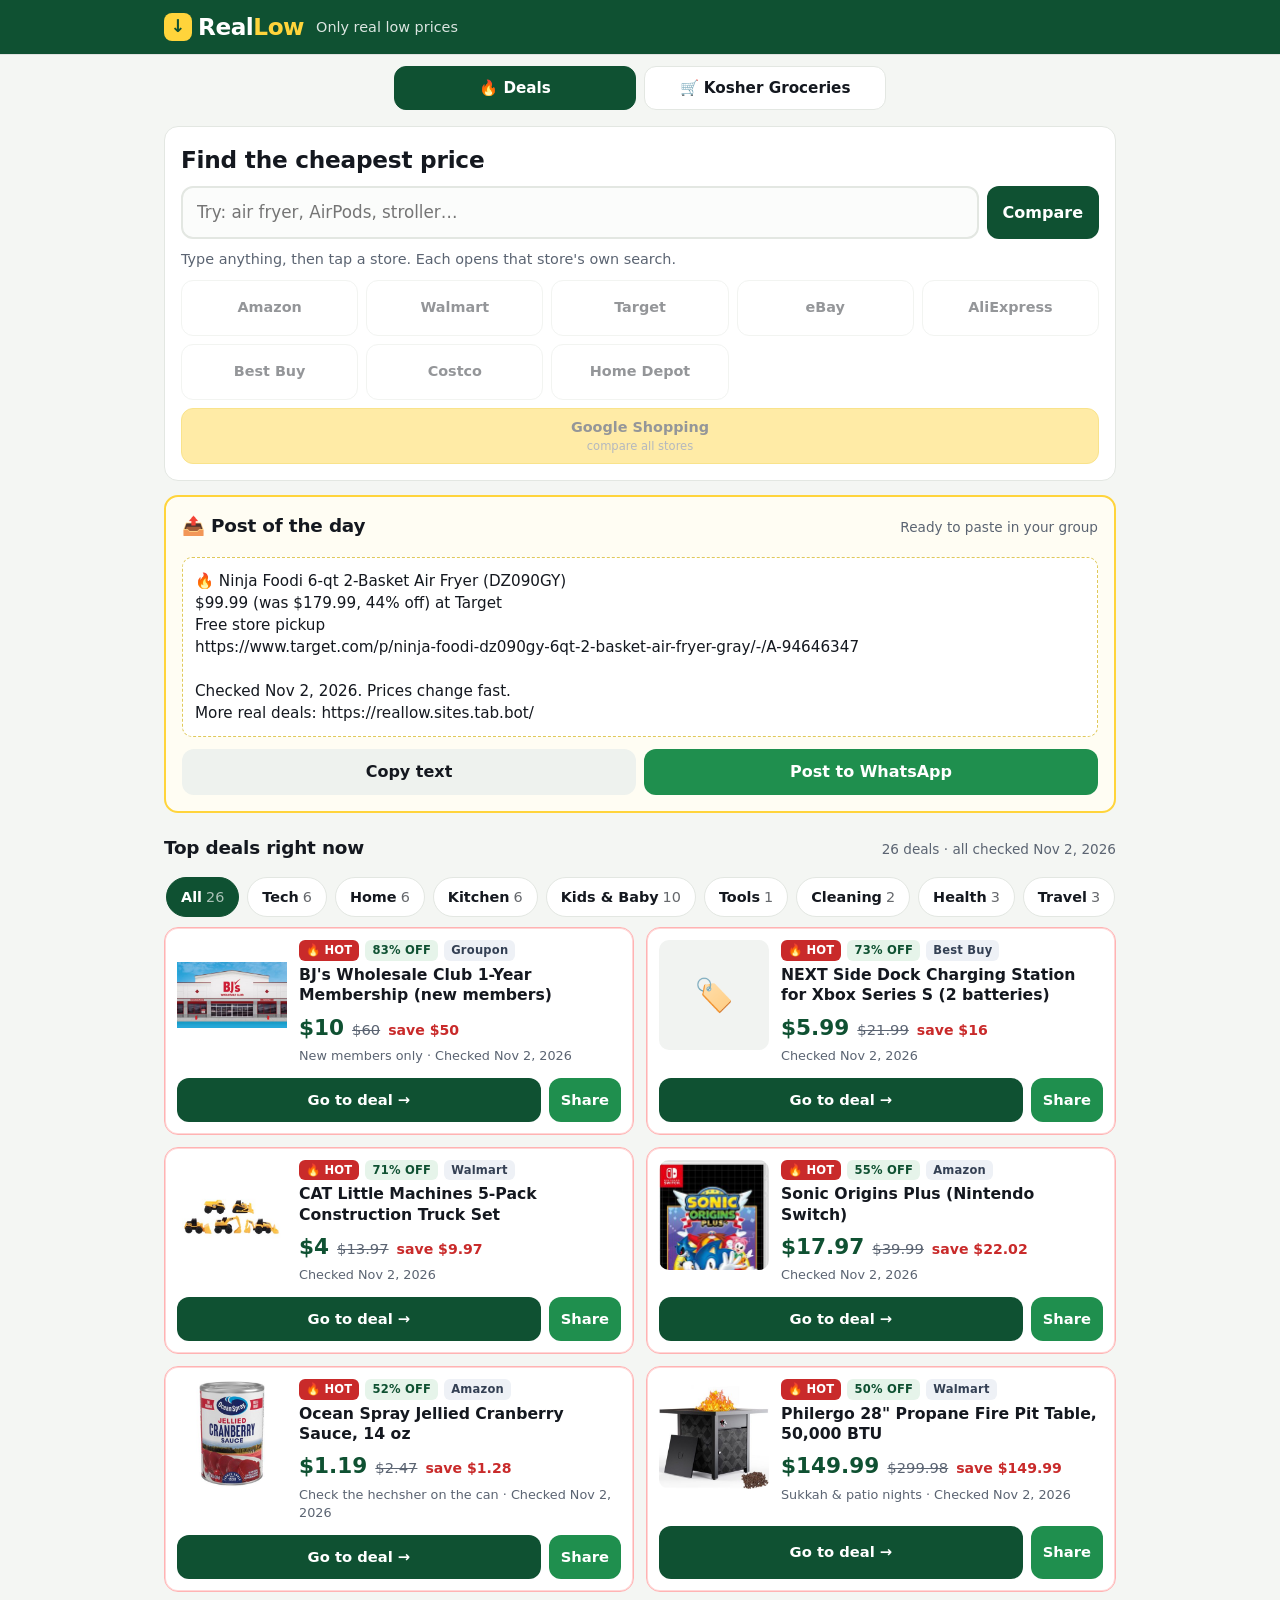
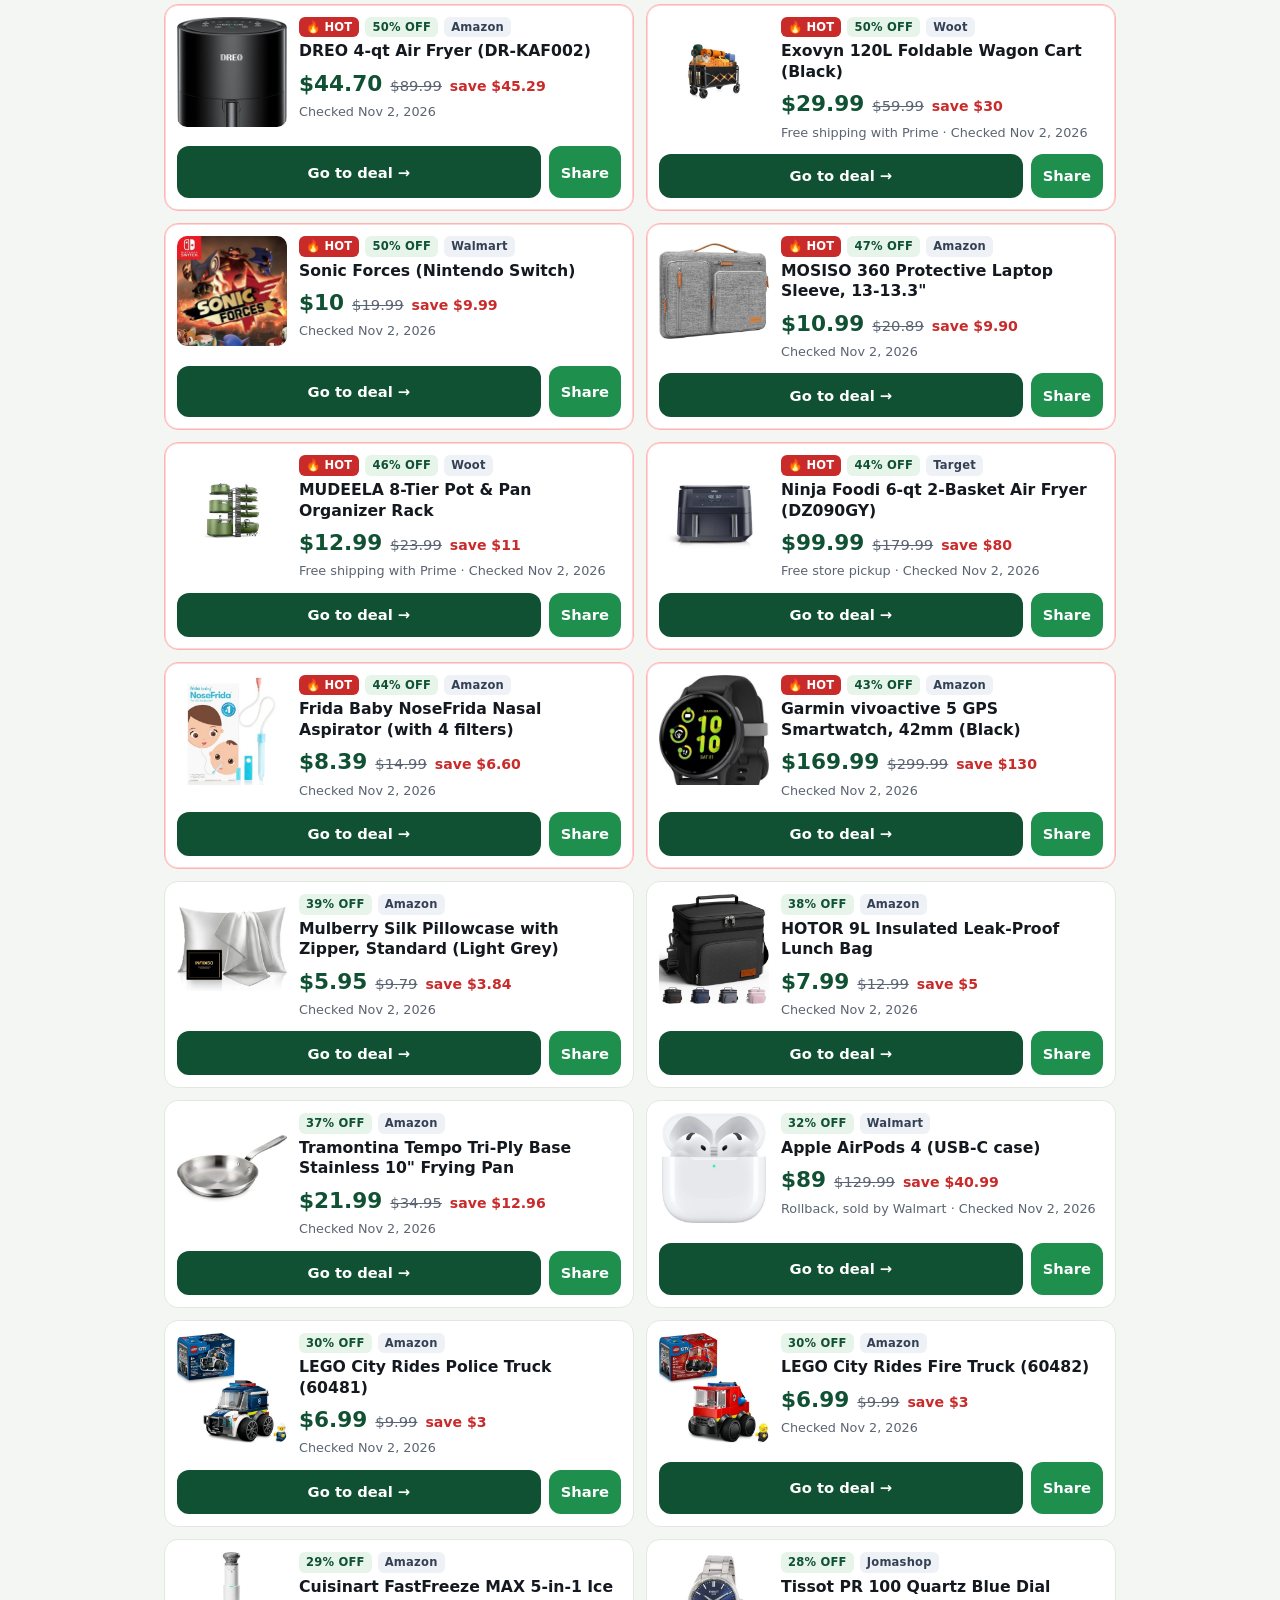
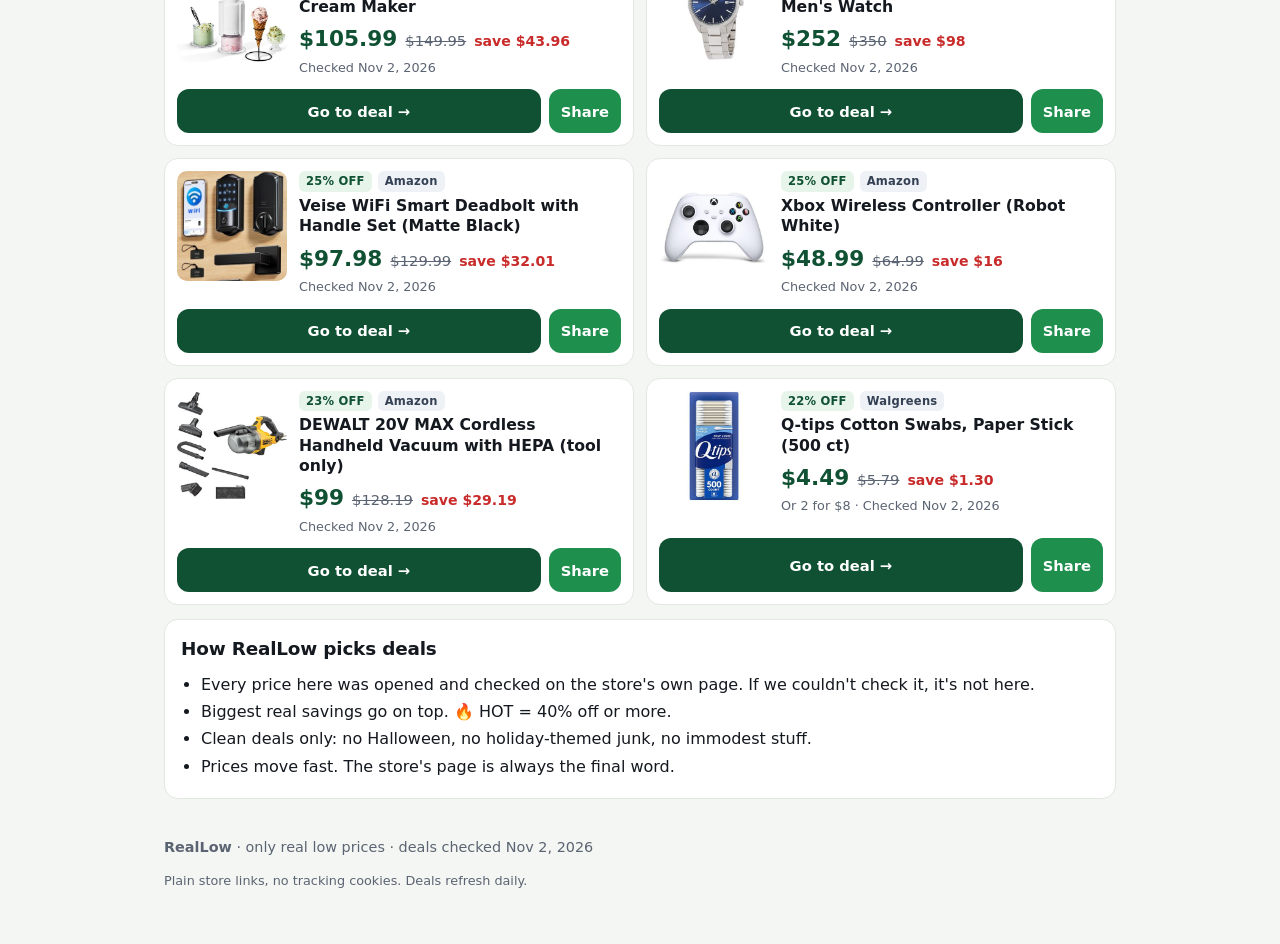
==== index.html @ 585f0bc9 "RealLow v1: checked deals, store search, WhatsApp share, kosher groceries by city" ====
<!doctype html>
<html lang="en">
<head>
<meta charset="utf-8">
<meta name="viewport" content="width=device-width, initial-scale=1, viewport-fit=cover">
<title>RealLow — only real low prices</title>
<meta name="description" content="RealLow: the biggest real deals on top, every price checked on the store page, plus one-tap price compare across Amazon, Walmart, Target, eBay, AliExpress and more.">
<meta name="theme-color" content="#0f5132">
<link rel="icon" href="favicon.svg" type="image/svg+xml">
<link rel="stylesheet" href="styles.css">
</head>
<body>
<header class="top">
  <div class="wrap top-in">
    <a class="logo" href="./" aria-label="RealLow home"><span class="logo-mark" aria-hidden="true">↓</span><span>Real<b>Low</b></span></a>
    <p class="tag">Only real low prices</p>
  </div>
</header>

<nav class="tabs wrap" aria-label="Sections">
  <a class="tab" href="#deals" id="tab-deals" aria-current="page">🔥 Deals</a>
  <a class="tab" href="#groceries" id="tab-groceries">🛒 Kosher Groceries</a>
</nav>

<main class="wrap" id="main">
<div id="view-deals">
  <section class="search card" aria-labelledby="search-h">
    <h1 id="search-h">Find the cheapest price</h1>
    <form id="search-form" role="search" autocomplete="off">
      <label class="sr-only" for="q">What are you looking for?</label>
      <div class="search-row">
        <input id="q" name="q" type="search" placeholder="Try: air fryer, AirPods, stroller…" enterkeyhint="search">
        <button type="submit" class="btn btn-go">Compare</button>
      </div>
    </form>
    <p class="hint" id="search-hint">Type anything, then tap a store. Each opens that store's own search.</p>
    <div class="stores" id="stores" aria-label="Search on a store"></div>
  </section>

  <section class="potd card" id="potd" aria-labelledby="potd-h" hidden>
    <div class="potd-head">
      <h2 id="potd-h">📤 Post of the day</h2>
      <span class="potd-sub">Ready to paste in your group</span>
    </div>
    <pre class="potd-text" id="potd-text"></pre>
    <div class="potd-actions">
      <button type="button" class="btn btn-light" id="potd-copy">Copy text</button>
      <a class="btn btn-wa" id="potd-wa" href="#" target="_blank" rel="noopener">Post to WhatsApp</a>
    </div>
  </section>

  <section aria-labelledby="deals-h">
    <div class="deals-head">
      <h2 id="deals-h">Top deals right now</h2>
      <p class="checked" id="checked-line"></p>
    </div>
    <div class="chips" id="chips" role="toolbar" aria-label="Categories"></div>
    <ol class="deals" id="deals"></ol>
    <p class="empty" id="empty" hidden>No deals in this category today. Check back tomorrow.</p>
  </section>

  <section class="how card" aria-labelledby="how-h">
    <h2 id="how-h">How RealLow picks deals</h2>
    <ul>
      <li>Every price here was opened and checked on the store's own page. If we couldn't check it, it's not here.</li>
      <li>Biggest real savings go on top. 🔥 HOT = 40% off or more.</li>
      <li>Clean deals only: no Halloween, no holiday-themed junk, no immodest stuff.</li>
      <li>Prices move fast. The store's page is always the final word.</li>
    </ul>
  </section>
</div>

<div id="view-groceries" hidden>
  <section aria-labelledby="gro-h">
    <div class="deals-head">
      <h1 id="gro-h">🛒 Kosher groceries near you</h1>
      <p class="checked" id="gro-checked"></p>
    </div>
    <p class="hint">Pick your area. Each store links to its own website, online ordering or weekly specials.</p>
    <div class="chips" id="city-chips" role="toolbar" aria-label="Cities"></div>
    <section class="card" id="gro-search" aria-labelledby="gq-h" hidden>
      <h2 id="gq-h">Find it in your area</h2>
      <form id="gro-search-form" role="search" autocomplete="off">
        <label class="sr-only" for="gq">Grocery item</label>
        <input id="gq" class="gq" type="search" enterkeyhint="search">
      </form>
      <p class="hint">Opens each store's own online search.</p>
      <div class="stores" id="gro-search-stores"></div>
    </section>
    <section class="card" id="staples" aria-labelledby="staples-h" hidden>
      <h2 id="staples-h">Staples: who's cheapest online</h2>
      <p class="hint">Cheapest listing on each store's own website, Nov 2, 2026. Brands and sizes differ, and store prices can differ from online.</p>
      <ul class="staples" id="staples-list"></ul>
    </section>
    <h2 class="gro-stores-h">Stores</h2>
    <ol class="stores-list" id="gro-list"></ol>
    <section class="card" id="gro-online-wrap" aria-labelledby="gro-online-h" hidden>
      <h2 id="gro-online-h">🚚 Order online, delivered</h2>
      <ul class="online" id="gro-online"></ul>
    </section>
    <p class="empty" id="gro-empty" hidden>Grocery list is coming soon.</p>
    <p class="note">Hours change before Shabbos and Yom Tov. Call the store before you go.</p>
  </section>
</div>
</main>

<footer class="foot">
  <div class="wrap">
    <p><b>RealLow</b> · only real low prices · <span id="foot-date"></span></p>
    <p class="small">Plain store links, no tracking cookies. Deals refresh daily.</p>
  </div>
</footer>
<div class="toast" id="toast" role="status" aria-live="polite"></div>
<script src="deals.js"></script>
<script src="groceries.js"></script>
<script src="script.js"></script>
</body>
</html>
---- styles.css ----
:root{--g:#0f5132;--g2:#157347;--y:#ffd43b;--ink:#14181f;--mut:#5b6472;--bg:#f4f6f3;--card:#fff;--line:#e3e7e2;--red:#c92a2a;--wa:#1f8f4e;--r:14px}
*{box-sizing:border-box}
html{-webkit-text-size-adjust:100%}
body{margin:0;font-family:system-ui,-apple-system,"Segoe UI",Roboto,"Helvetica Neue",Arial,sans-serif;color:var(--ink);background:var(--bg);line-height:1.45}
.sr-only{position:absolute;width:1px;height:1px;overflow:hidden;clip:rect(0 0 0 0);white-space:nowrap}
.wrap{max-width:980px;margin:0 auto;padding:0 14px}
a{color:var(--g2)}
:focus-visible{outline:3px solid #f08c00;outline-offset:2px;border-radius:6px}
.top{background:var(--g);color:#fff;position:sticky;top:0;z-index:5;box-shadow:0 1px 0 rgba(0,0,0,.08)}
.top-in{display:flex;align-items:baseline;gap:12px;padding:10px 14px;flex-wrap:wrap}
.logo{color:#fff;text-decoration:none;font-size:1.45rem;font-weight:800;letter-spacing:-.02em;display:flex;align-items:center;gap:6px}
.logo b{color:var(--y)}
.logo-mark{display:inline-grid;place-items:center;width:28px;height:28px;border-radius:8px;background:var(--y);color:var(--g);font-size:1.1rem;font-weight:900}
.tag{margin:0;opacity:.85;font-size:.9rem}
.card{background:var(--card);border:1px solid var(--line);border-radius:var(--r);padding:16px;margin:14px 0}
h1,h2{margin:0 0 10px;letter-spacing:-.01em}
h1{font-size:1.25rem}
h2{font-size:1.15rem}
.search-row{display:flex;gap:8px}
#q{flex:1;min-width:0;font:inherit;font-size:1.05rem;padding:12px 14px;border:2px solid var(--line);border-radius:12px;background:#fbfcfb}
#q:focus{border-color:var(--g2);outline:none;box-shadow:0 0 0 3px rgba(21,115,71,.18)}
.btn{display:inline-flex;align-items:center;justify-content:center;gap:6px;font:inherit;font-weight:700;border:0;border-radius:12px;padding:11px 16px;cursor:pointer;text-decoration:none;white-space:nowrap;min-height:44px}
.btn-go{background:var(--g);color:#fff}
.btn-light{background:#eef2ee;color:var(--ink)}
.btn-wa{background:var(--wa);color:#fff}
.btn-deal{background:var(--g);color:#fff;flex:1}
.hint{color:var(--mut);font-size:.9rem;margin:10px 0}
.stores{display:grid;grid-template-columns:repeat(3,1fr);gap:8px}
.store{display:flex;flex-direction:column;align-items:center;justify-content:center;min-height:56px;padding:8px 4px;border:1.5px solid var(--line);border-radius:12px;text-decoration:none;color:var(--ink);font-weight:700;font-size:.9rem;text-align:center;background:#fff;transition:border-color .15s,transform .1s}
.store small{font-weight:500;color:var(--mut);font-size:.72rem}
.store:active{transform:scale(.97)}
.stores.off .store{opacity:.45;pointer-events:none}
.store.all{grid-column:1/-1;background:var(--y);border-color:#f2c200}
.potd{border:2px solid var(--y);background:#fffdf3}
.potd-head{display:flex;align-items:baseline;justify-content:space-between;gap:8px;flex-wrap:wrap}
.potd-sub{color:var(--mut);font-size:.85rem}
.potd-text{white-space:pre-wrap;word-break:break-word;font:inherit;font-size:.95rem;background:#fff;border:1px dashed #e0c95a;border-radius:10px;padding:12px;margin:8px 0 12px}
.potd-actions{display:flex;gap:8px;flex-wrap:wrap}
.potd-actions .btn{flex:1}
.deals-head{display:flex;align-items:baseline;justify-content:space-between;gap:8px;flex-wrap:wrap;margin-top:22px}
.checked{color:var(--mut);font-size:.85rem;margin:0}
.chips{display:flex;gap:8px;overflow-x:auto;padding:6px 2px 10px;scrollbar-width:none;-webkit-overflow-scrolling:touch}
.chips::-webkit-scrollbar{display:none}
.chip{flex:0 0 auto;font:inherit;font-size:.9rem;font-weight:600;border:1.5px solid var(--line);background:#fff;color:var(--ink);border-radius:999px;padding:8px 14px;cursor:pointer;min-height:40px}
.chip[aria-pressed="true"]{background:var(--g);border-color:var(--g);color:#fff}
.chip .n{opacity:.65;font-weight:500;margin-left:4px}
.deals{list-style:none;margin:0;padding:0;display:grid;gap:12px}
.deal{background:#fff;border:1px solid var(--line);border-radius:var(--r);padding:12px;display:grid;grid-template-columns:92px 1fr;gap:12px;position:relative}
.deal.hot{border-color:#ffb3b3;box-shadow:0 0 0 1px #ffd6d6 inset}
.thumb{width:92px;height:92px;border-radius:10px;background:#f1f3f1;display:grid;place-items:center;overflow:hidden}
.thumb img{width:100%;height:100%;object-fit:contain;background:#fff}
.thumb .noimg{font-size:2rem}
.d-body{min-width:0}
.badges{display:flex;gap:6px;flex-wrap:wrap;margin-bottom:4px}
.b{font-size:.72rem;font-weight:800;border-radius:6px;padding:2px 7px;letter-spacing:.02em}
.b-hot{background:var(--red);color:#fff}
.b-off{background:#e6f4ea;color:var(--g)}
.b-store{background:#eef1f6;color:#344054}
.d-title{font-size:.98rem;font-weight:650;margin:0 0 6px;line-height:1.3;display:-webkit-box;-webkit-line-clamp:3;-webkit-box-orient:vertical;overflow:hidden}
.prices{display:flex;align-items:baseline;gap:8px;flex-wrap:wrap}
.now{font-size:1.35rem;font-weight:800;color:var(--g)}
.was{color:var(--mut);text-decoration:line-through;font-size:.92rem}
.save{color:var(--red);font-weight:700;font-size:.88rem}
.note{color:var(--mut);font-size:.8rem;margin:4px 0 0}
.d-actions{grid-column:1/-1;display:flex;gap:8px}
.d-actions .btn{padding:10px 12px;font-size:.92rem}
.empty{color:var(--mut);text-align:center;padding:20px}
.how ul{margin:0;padding-left:20px}
.how li{margin:4px 0}
.foot{color:var(--mut);font-size:.9rem;padding:10px 0 40px}
.foot .small{font-size:.8rem}
.toast{position:fixed;left:50%;bottom:20px;transform:translateX(-50%) translateY(100px);background:#222;color:#fff;padding:10px 16px;border-radius:999px;font-weight:600;transition:transform .25s;z-index:20;pointer-events:none}
.toast.show{transform:translateX(-50%) translateY(0)}
@media (min-width:700px){
 .stores{grid-template-columns:repeat(5,1fr)}
 .deals{grid-template-columns:1fr 1fr}
 .deal{grid-template-columns:110px 1fr}
 .thumb{width:110px;height:110px}
 h1{font-size:1.45rem}
}
@media (prefers-reduced-motion:reduce){*{transition:none!important}}

.tabs{display:flex;gap:8px;padding-top:12px;padding-bottom:2px}
.tab{flex:1;text-align:center;text-decoration:none;font-weight:750;color:var(--ink);background:#fff;border:1.5px solid var(--line);border-radius:12px;padding:10px 8px;min-height:44px}
.tab[aria-current="page"]{background:var(--g);border-color:var(--g);color:#fff}
.stores-list{list-style:none;margin:0;padding:0;display:grid;gap:12px}
.gstore{background:#fff;border:1px solid var(--line);border-radius:var(--r);padding:14px}
.gstore h3{margin:0 0 2px;font-size:1.05rem}
.gmeta{color:var(--mut);font-size:.88rem;margin:0 0 10px}
.gmeta a{color:var(--g2);font-weight:600}
.glinks{display:flex;gap:8px;flex-wrap:wrap}
.glinks .btn{padding:9px 12px;font-size:.9rem;min-height:40px}
.specials{margin:10px 0 0;padding:10px 12px;background:#fffdf3;border:1px dashed #e0c95a;border-radius:10px;font-size:.9rem}
.specials b{display:block;margin-bottom:4px}
.specials ul{margin:0;padding-left:18px}
.online{margin:0;padding-left:0;list-style:none;display:grid;gap:10px}
.online li{border-top:1px solid var(--line);padding-top:10px}
.online li:first-child{border-top:0;padding-top:0}
.online a{font-weight:700}
.online span{display:block;color:var(--mut);font-size:.88rem}
@media (min-width:700px){.stores-list{grid-template-columns:1fr 1fr}.tabs{max-width:520px;margin-left:auto;margin-right:auto}}
.tab{white-space:nowrap;font-size:.95rem;padding:10px 6px}
@media (max-width:700px){html{scrollbar-width:none}html::-webkit-scrollbar{display:none}}

.gq{width:100%;font:inherit;font-size:1.05rem;padding:12px 14px;border:2px solid var(--line);border-radius:12px;background:#fbfcfb}
.gq:focus{border-color:var(--g2);outline:none;box-shadow:0 0 0 3px rgba(21,115,71,.18)}
.gro-stores-h{margin-top:18px}
.staples{list-style:none;margin:0;padding:0;display:grid;gap:12px}
.staple>b{display:block;margin-bottom:4px}
.staple ul{list-style:none;margin:0;padding:0}
.staple ul li{padding:6px 8px;border-radius:8px;font-size:.92rem}
.staple ul li a{font-weight:700}
.staple ul li small{display:block;color:var(--mut);font-size:.78rem}
.staple ul li.cheapest{background:#e6f4ea}
.staple ul li.cheapest .sp{font-weight:800;color:var(--g)}
@media (min-width:700px){.staples{grid-template-columns:1fr 1fr}}
.toast{opacity:0;visibility:hidden;transition:transform .25s,opacity .25s,visibility .25s}.toast.show{opacity:1;visibility:visible}
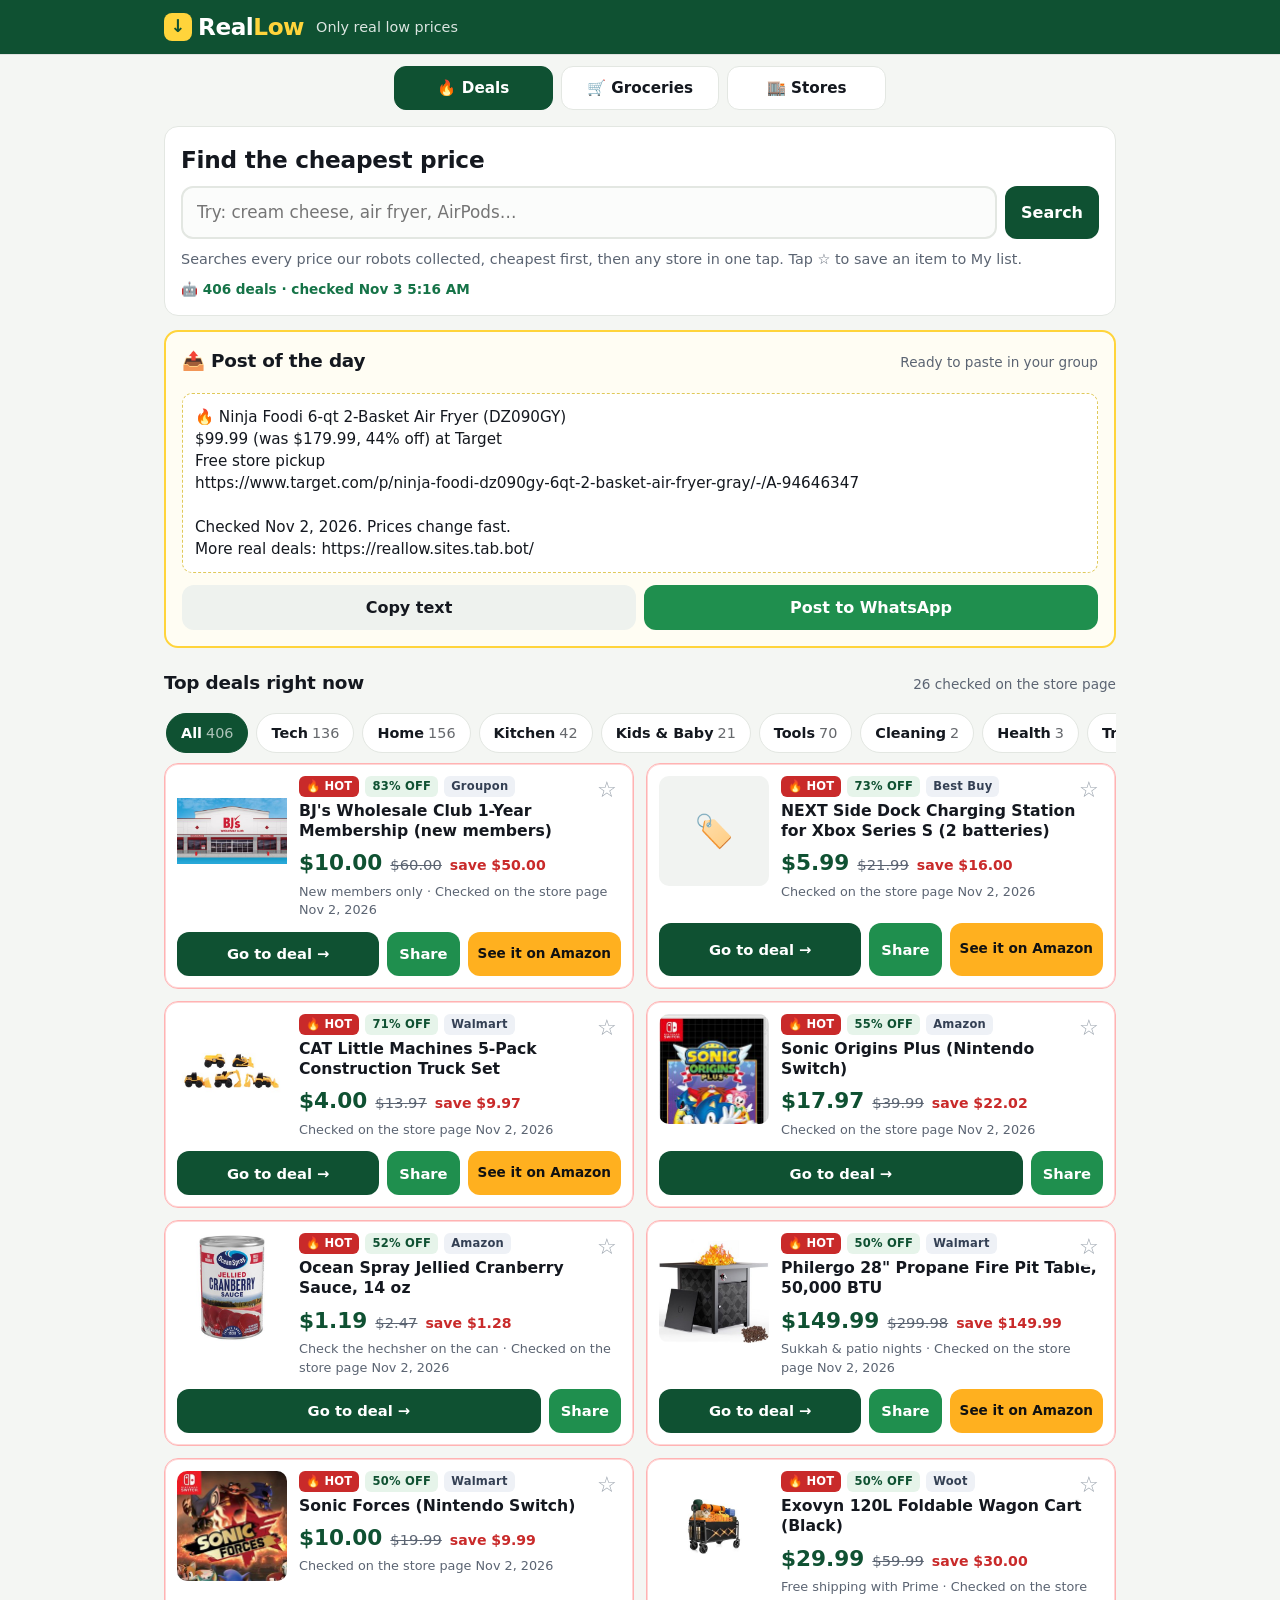
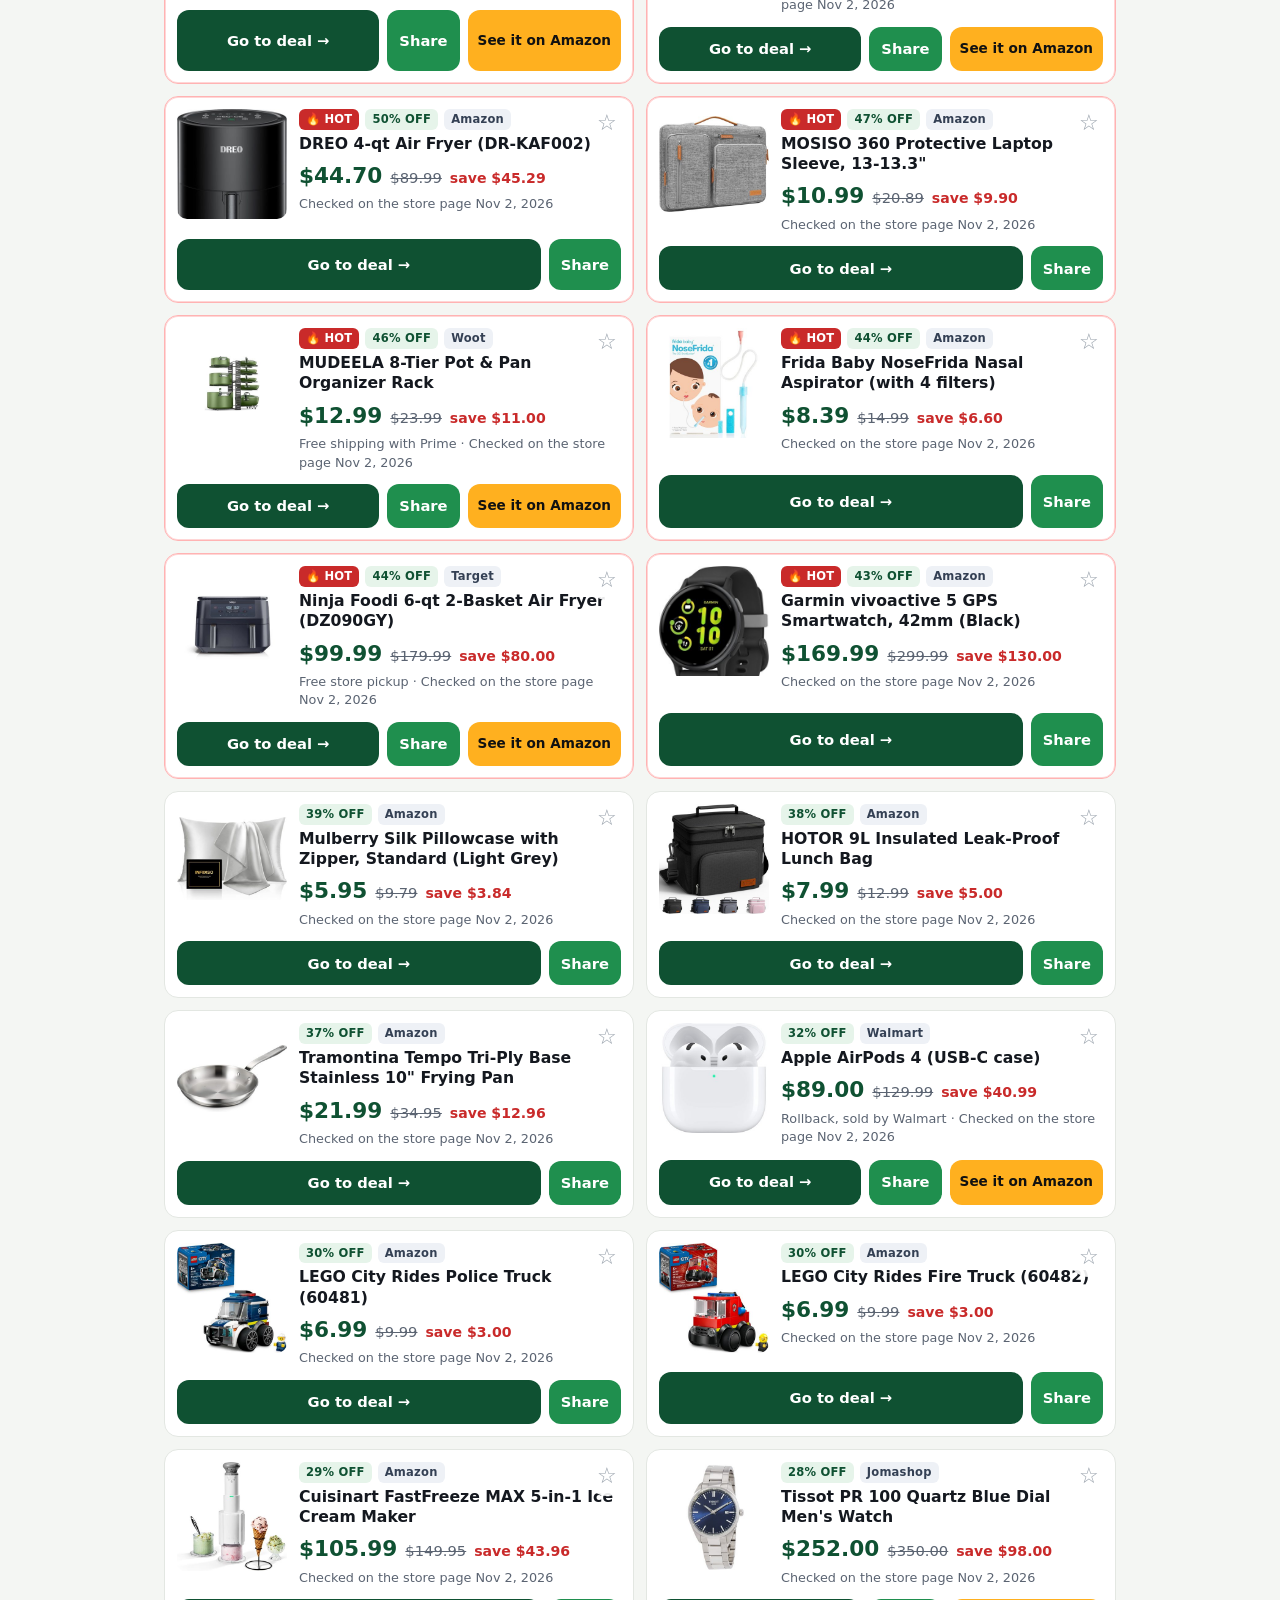
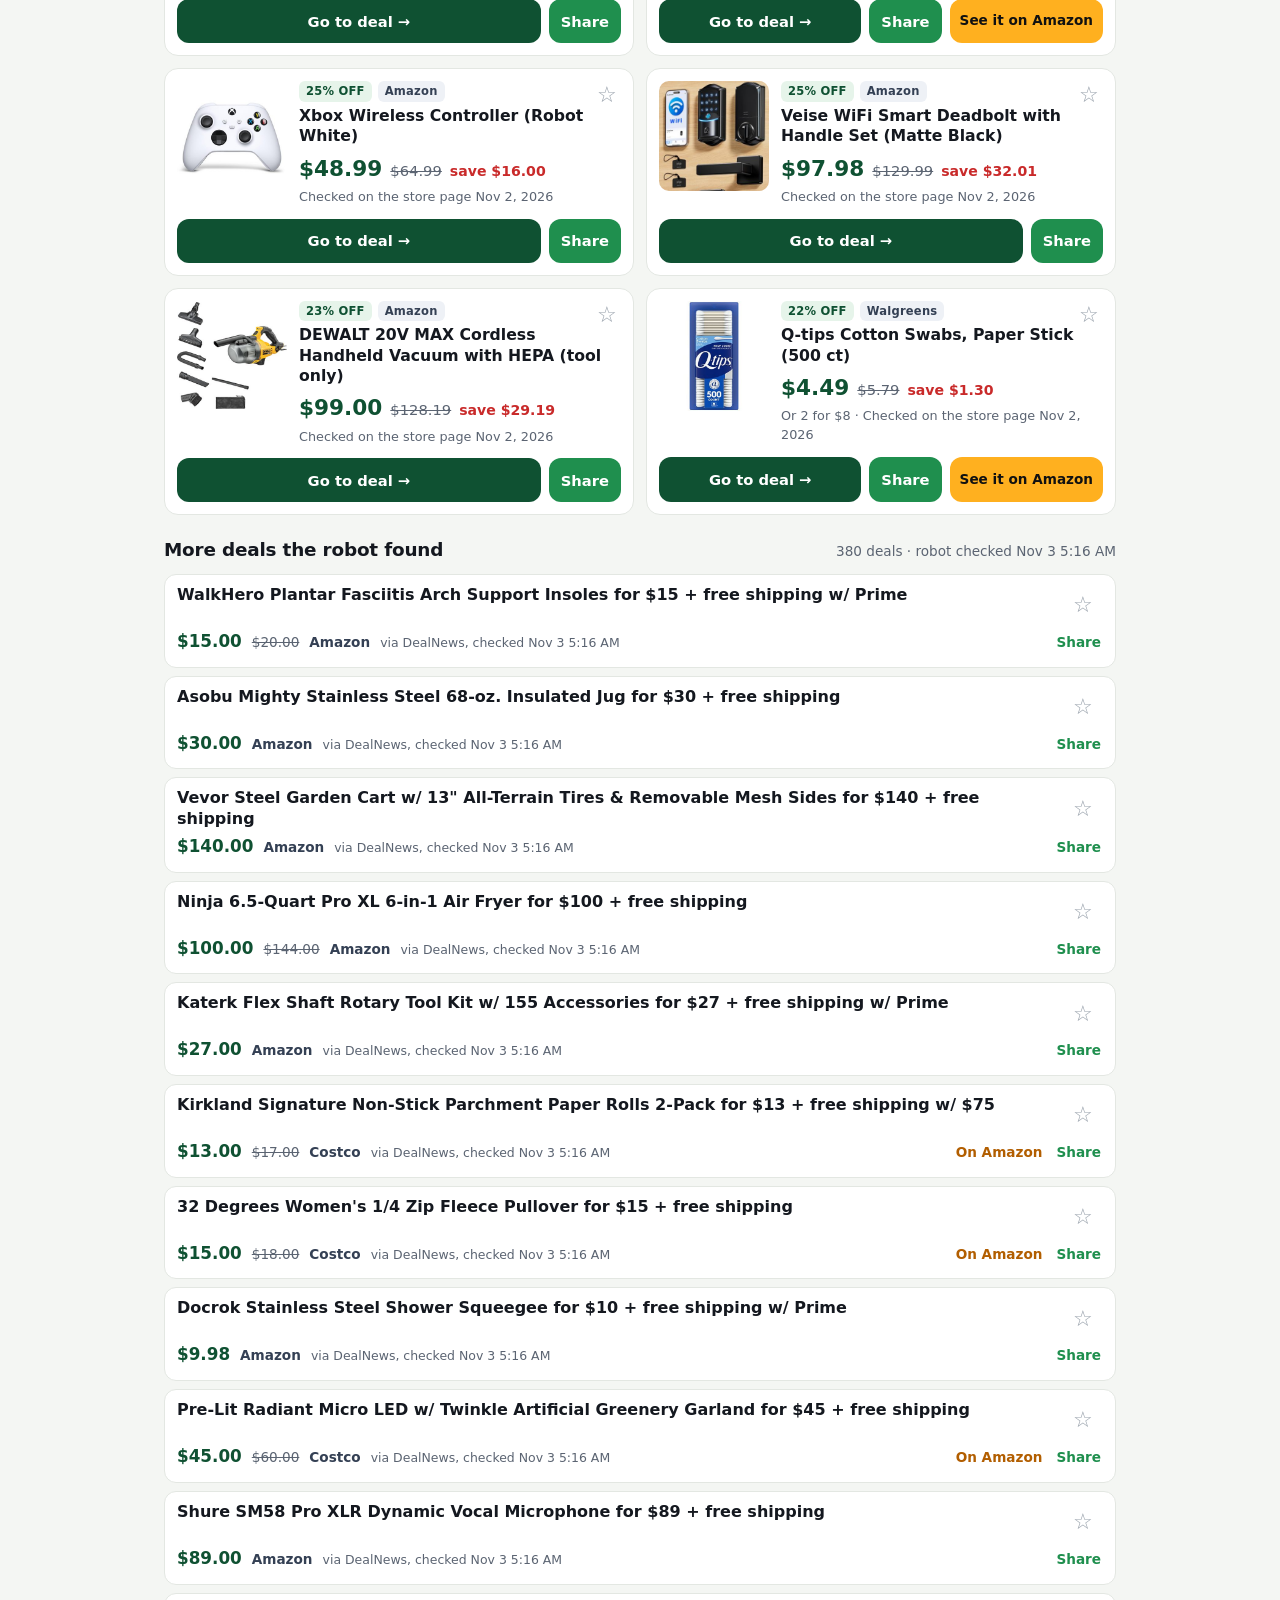
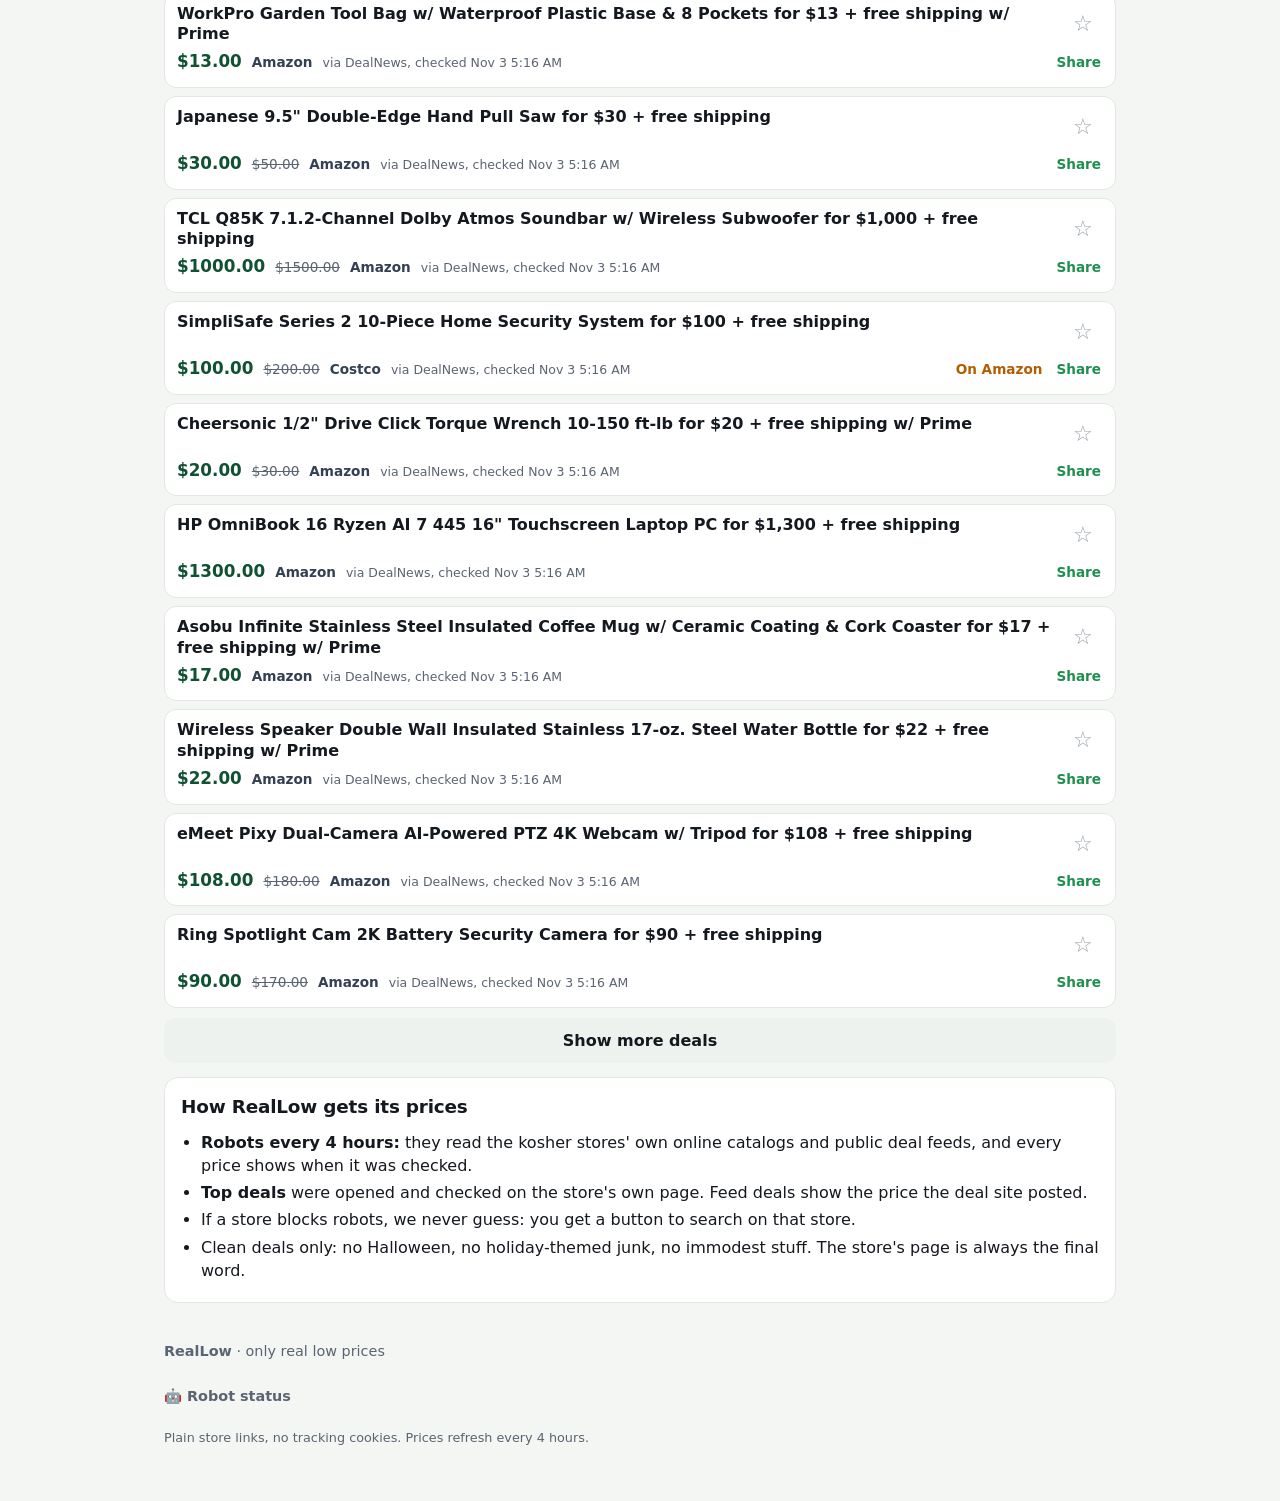
==== commit 31588681: "RealLow v2: price robots (GitHub Actions every 4h), grocery catalog search, deals feed, 53-store dir" ====
--- a/index.html
+++ b/index.html
@@ -3,8 +3,9 @@
 <head>
 <meta charset="utf-8">
 <meta name="viewport" content="width=device-width, initial-scale=1, viewport-fit=cover">
+<meta name='impact-site-verification' value='8d3a682e-0a66-4728-bd6b-7e1029d7a392'>
 <title>RealLow — only real low prices</title>
-<meta name="description" content="RealLow: the biggest real deals on top, every price checked on the store page, plus one-tap price compare across Amazon, Walmart, Target, eBay, AliExpress and more.">
+<meta name="description" content="RealLow: search any item and see every store's price, cheapest first. Kosher grocery prices from the stores' own sites, real deals checked every 4 hours, and one-tap search on 60+ online stores.">
 <meta name="theme-color" content="#0f5132">
 <link rel="icon" href="favicon.svg" type="image/svg+xml">
 <link rel="stylesheet" href="styles.css">
@@ -19,7 +20,8 @@
 
 <nav class="tabs wrap" aria-label="Sections">
   <a class="tab" href="#deals" id="tab-deals" aria-current="page">🔥 Deals</a>
-  <a class="tab" href="#groceries" id="tab-groceries">🛒 Kosher Groceries</a>
+  <a class="tab" href="#groceries" id="tab-groceries">🛒 Groceries</a>
+  <a class="tab" href="#stores" id="tab-stores">🏬 Stores</a>
 </nav>
 
 <main class="wrap" id="main">
@@ -29,14 +31,36 @@
     <form id="search-form" role="search" autocomplete="off">
       <label class="sr-only" for="q">What are you looking for?</label>
       <div class="search-row">
-        <input id="q" name="q" type="search" placeholder="Try: air fryer, AirPods, stroller…" enterkeyhint="search">
-        <button type="submit" class="btn btn-go">Compare</button>
+        <input id="q" name="q" type="search" placeholder="Try: cream cheese, air fryer, AirPods…" enterkeyhint="search">
+        <button type="submit" class="btn btn-go">Search</button>
       </div>
     </form>
-    <p class="hint" id="search-hint">Type anything, then tap a store. Each opens that store's own search.</p>
-    <div class="stores" id="stores" aria-label="Search on a store"></div>
+    <p class="hint" id="search-hint">Searches every price our robots collected, cheapest first, then any store in one tap. Tap ☆ to save an item to My list.</p>
+    <p class="robot-line" id="robot-line"></p>
   </section>
 
+  <section id="results" class="results" aria-live="polite" hidden>
+    <div class="res-head">
+      <h2 id="res-h">Results</h2>
+      <label class="res-city"><span class="sr-only">Area for grocery prices</span><select id="res-city"></select></label>
+    </div>
+    <div id="res-amz"></div>
+    <div id="res-groceries"></div>
+    <div id="res-deals"></div>
+    <div class="card" id="res-stores-card">
+      <h3 class="res-sub" id="res-stores-h">Search it on any store</h3>
+      <div id="res-stores"></div>
+    </div>
+  </section>
+
+  <div id="home-blocks">
+  <section class="card foryou" id="foryou" aria-labelledby="fy-h" hidden>
+    <h2 id="fy-h">⭐ For you</h2>
+    <div id="foryou-saved"><p class="hint">Your list, with today's cheapest price.</p><ul class="fy-list" id="foryou-list"></ul></div>
+    <ul class="fy-nudge" id="foryou-nudge"></ul>
+    <div id="foryou-usual-wrap" hidden><p class="hint">You often look up:</p><div class="chips" id="foryou-usual"></div></div>
+    <p class="fy-foot">Saved on this phone only. Nothing is sent anywhere. <a href="#" id="foryou-reset">Reset my data</a></p>
+  </section>
   <section class="potd card" id="potd" aria-labelledby="potd-h" hidden>
     <div class="potd-head">
       <h2 id="potd-h">📤 Post of the day</h2>
@@ -56,63 +80,75 @@
     </div>
     <div class="chips" id="chips" role="toolbar" aria-label="Categories"></div>
     <ol class="deals" id="deals"></ol>
-    <p class="empty" id="empty" hidden>No deals in this category today. Check back tomorrow.</p>
+    <p class="empty" id="empty" hidden>No deals in this category right now. Check back in a few hours.</p>
+    <div id="feed-wrap" hidden>
+      <div class="deals-head"><h2 id="feed-h">More deals the robot found</h2><p class="checked" id="feed-line"></p></div>
+      <ol class="feed" id="feed"></ol>
+      <button type="button" class="btn btn-light more" id="feed-more" hidden>Show more deals</button>
+    </div>
   </section>
 
   <section class="how card" aria-labelledby="how-h">
-    <h2 id="how-h">How RealLow picks deals</h2>
+    <h2 id="how-h">How RealLow gets its prices</h2>
     <ul>
-      <li>Every price here was opened and checked on the store's own page. If we couldn't check it, it's not here.</li>
-      <li>Biggest real savings go on top. 🔥 HOT = 40% off or more.</li>
-      <li>Clean deals only: no Halloween, no holiday-themed junk, no immodest stuff.</li>
-      <li>Prices move fast. The store's page is always the final word.</li>
+      <li><b>Robots every 4 hours:</b> they read the kosher stores' own online catalogs and public deal feeds, and every price shows when it was checked.</li>
+      <li><b>Top deals</b> were opened and checked on the store's own page. Feed deals show the price the deal site posted.</li>
+      <li>If a store blocks robots, we never guess: you get a button to search on that store.</li>
+      <li>Clean deals only: no Halloween, no holiday-themed junk, no immodest stuff. The store's page is always the final word.</li>
     </ul>
   </section>
+  </div>
 </div>
 
 <div id="view-groceries" hidden>
   <section aria-labelledby="gro-h">
     <div class="deals-head">
-      <h1 id="gro-h">🛒 Kosher groceries near you</h1>
+      <h1 id="gro-h">🛒 Kosher grocery prices</h1>
       <p class="checked" id="gro-checked"></p>
     </div>
-    <p class="hint">Pick your area. Each store links to its own website, online ordering or weekly specials.</p>
     <div class="chips" id="city-chips" role="toolbar" aria-label="Cities"></div>
-    <section class="card" id="gro-search" aria-labelledby="gq-h" hidden>
-      <h2 id="gq-h">Find it in your area</h2>
+    <section class="card" aria-labelledby="gq-h">
+      <h2 id="gq-h">Who's cheapest?</h2>
       <form id="gro-search-form" role="search" autocomplete="off">
         <label class="sr-only" for="gq">Grocery item</label>
-        <input id="gq" class="gq" type="search" enterkeyhint="search">
+        <input id="gq" class="gq" type="search" enterkeyhint="search" placeholder="cream cheese, challah, chicken…">
       </form>
-      <p class="hint">Opens each store's own online search.</p>
-      <div class="stores" id="gro-search-stores"></div>
+      <p class="hint" id="gq-hint">Every store's price for that item, cheapest first. Prices are from each store's own website.</p>
+      <div id="gro-results"></div>
     </section>
-    <section class="card" id="staples" aria-labelledby="staples-h" hidden>
-      <h2 id="staples-h">Staples: who's cheapest online</h2>
-      <p class="hint">Cheapest listing on each store's own website, Nov 2, 2026. Brands and sizes differ, and store prices can differ from online.</p>
-      <ul class="staples" id="staples-list"></ul>
-    </section>
-    <h2 class="gro-stores-h">Stores</h2>
+    <h2 class="gro-stores-h">Stores in this area</h2>
     <ol class="stores-list" id="gro-list"></ol>
     <section class="card" id="gro-online-wrap" aria-labelledby="gro-online-h" hidden>
       <h2 id="gro-online-h">🚚 Order online, delivered</h2>
       <ul class="online" id="gro-online"></ul>
     </section>
-    <p class="empty" id="gro-empty" hidden>Grocery list is coming soon.</p>
-    <p class="note">Hours change before Shabbos and Yom Tov. Call the store before you go.</p>
+    <p class="note">Online prices can differ from the shelf, and delivery fees are not included. Hours change before Shabbos and Yom Tov.</p>
+  </section>
+</div>
+
+<div id="view-stores" hidden>
+  <section aria-labelledby="dir-h">
+    <div class="deals-head"><h1 id="dir-h">🏬 Search any store</h1><p class="checked" id="dir-count"></p></div>
+    <form id="dir-form" role="search" autocomplete="off" class="card">
+      <label class="sr-only" for="dq">Item to search</label>
+      <input id="dq" class="gq" type="search" enterkeyhint="search" placeholder="Type an item, then tap a store">
+    </form>
+    <div id="dir"></div>
   </section>
 </div>
 </main>
 
 <footer class="foot">
   <div class="wrap">
-    <p><b>RealLow</b> · only real low prices · <span id="foot-date"></span></p>
-    <p class="small">Plain store links, no tracking cookies. Deals refresh daily.</p>
+    <p><b>RealLow</b> · only real low prices</p>
+    <details class="robots" id="robots-box"><summary>🤖 Robot status</summary><div id="robots-status">Loading…</div></details>
+    <p class="small">Plain store links, no tracking cookies. Prices refresh every 4 hours.</p>
   </div>
 </footer>
 <div class="toast" id="toast" role="status" aria-live="polite"></div>
 <script src="deals.js"></script>
 <script src="groceries.js"></script>
+<script src="stores.js"></script>
 <script src="script.js"></script>
 </body>
 </html>
--- a/styles.css
+++ b/styles.css
@@ -115,3 +115,72 @@
 .staple ul li.cheapest .sp{font-weight:800;color:var(--g)}
 @media (min-width:700px){.staples{grid-template-columns:1fr 1fr}}
 .toast{opacity:0;visibility:hidden;transition:transform .25s,opacity .25s,visibility .25s}.toast.show{opacity:1;visibility:visible}
+
+/* v2: robots, results, directory */
+.robot-line{margin:6px 0 0;font-size:.85rem;color:var(--g2);font-weight:600}
+.results{margin-top:6px}
+.res-head{display:flex;align-items:center;justify-content:space-between;gap:10px;flex-wrap:wrap;margin:16px 0 4px}
+.res-head h2{margin:0;font-size:1.1rem;min-width:0;overflow-wrap:anywhere}
+.res-city select{font:inherit;font-size:.9rem;padding:8px 10px;border:1.5px solid var(--line);border-radius:10px;background:#fff;min-height:40px;max-width:200px}
+.res-sub{font-size:1rem;margin:0 0 10px}
+.glist{list-style:none;margin:0;padding:0;display:grid;gap:10px}
+.gitem{border:1px solid var(--line);border-radius:12px;padding:10px 12px;background:#fff}
+.gi-top{display:flex;justify-content:space-between;gap:10px;align-items:baseline}
+.gi-name{font-weight:650;min-width:0;overflow-wrap:anywhere}
+.gi-best{font-weight:800;color:var(--g);font-size:1.1rem;white-space:nowrap}
+.gi-offers{list-style:none;margin:6px 0 0;padding:0;font-size:.9rem}
+.gi-offers li{display:flex;gap:6px;align-items:baseline;padding:4px 6px;border-radius:8px;flex-wrap:wrap}
+.gi-offers li.cheapest{background:#e6f4ea}
+.gi-offers a{font-weight:700}
+.gi-city{color:var(--mut);font-size:.82rem}
+.gi-p{margin-left:auto;font-weight:700}
+.gi-offers li.cheapest .gi-p{color:var(--g)}
+.gi-was{color:var(--mut);font-size:.8rem}
+.gi-moreoffers{color:var(--mut);font-size:.82rem}
+.gi-checked{margin:4px 0 0;color:var(--mut);font-size:.78rem}
+.gi-more{color:var(--mut);font-size:.88rem;padding:4px 2px}
+.feed{list-style:none;margin:0;padding:0;display:grid;gap:8px}
+.frow{background:#fff;border:1px solid var(--line);border-radius:12px;padding:10px 12px}
+.f-title{display:block;color:var(--ink);font-weight:600;text-decoration:none;line-height:1.3;overflow-wrap:anywhere}
+.f-meta{display:flex;flex-wrap:wrap;gap:4px 10px;align-items:baseline;margin-top:4px;font-size:.85rem}
+.f-price{color:var(--g);font-size:1.05rem}
+.f-was{color:var(--mut)}
+.f-store{font-weight:700;color:#344054}
+.f-when{color:var(--mut);font-size:.78rem}
+.f-share{margin-left:auto;font-weight:700;color:var(--wa);text-decoration:none;padding:4px 2px}
+.more{width:100%;margin-top:10px}
+.gbadge{font-size:.85rem;color:var(--mut);margin:0 0 10px}
+.gbadge.ok{color:var(--g);font-weight:600}
+.dgroup{background:#fff;border:1px solid var(--line);border-radius:var(--r);margin:10px 0;padding:0 12px}
+.dgroup summary{cursor:pointer;font-weight:750;padding:12px 0;list-style:none;display:flex;justify-content:space-between;align-items:center;min-height:44px}
+.dgroup summary::-webkit-details-marker{display:none}
+.dgroup summary::after{content:"\25BE";color:var(--mut);margin-left:8px}
+.dgroup[open] summary::after{content:"\25B4"}
+.dgroup summary .n{margin-left:auto;color:var(--mut);font-weight:500;font-size:.85rem}
+.dgroup .stores{padding-bottom:12px}
+.dgroup.inres{border:0;padding:0;margin-top:12px}
+.dgroup.inres .dgroup{margin:8px 0}
+.robots summary{cursor:pointer;font-weight:700;min-height:40px;display:flex;align-items:center}
+.robots ul{margin:6px 0;padding-left:18px;font-size:.85rem}
+.robots li.sub{list-style:circle;color:var(--mut)}
+.btn-amz{background:#ffb01f;color:#111}
+.btn-amz.wide{width:100%;margin:6px 0 4px}
+.btn-amz.sm{flex:0 0 auto;font-size:.85rem;padding:10px}
+.f-amz{font-weight:700;color:#b25e00;text-decoration:none;padding:4px 2px}
+.f-amz{margin-left:auto}.f-amz+.f-share{margin-left:0}
+.star{flex:0 0 auto;font-size:1.35rem;line-height:1;border:0;background:none;color:#e0a800;cursor:pointer;min-width:40px;min-height:40px;padding:0 4px}
+.star[aria-pressed="false"]{color:#9aa3ad}
+.deal{position:relative}
+.star-card{position:absolute;top:6px;right:6px;background:rgba(255,255,255,.9);border-radius:999px}
+.f-top,.gi-top{display:flex;gap:6px;align-items:flex-start}
+.f-top .f-title{flex:1;min-width:0}
+.gi-top .gi-name{flex:1}
+.foryou{border:2px solid #ffe28a;background:#fffdf5}
+.fy-list{list-style:none;margin:0;padding:0;display:grid;gap:6px}
+.fy-item{display:flex;align-items:center;gap:8px;flex-wrap:wrap;border-bottom:1px solid var(--line);padding:4px 0}
+.fy-name{font-weight:700;flex:1 1 60%;min-width:0;overflow-wrap:anywhere;color:var(--ink)}
+.fy-p{font-size:.88rem;color:var(--mut)}
+.fy-drop{color:var(--g);font-weight:800}
+.fy-nudge{margin:8px 0;padding-left:18px;font-size:.9rem;color:#8a5a00}
+.fy-foot{font-size:.78rem;color:var(--mut);margin:10px 0 0}
+.sortbar{display:flex;align-items:center;gap:6px;margin:0 0 10px;font-size:.85rem;color:var(--mut)}.sortbar .chip{min-height:34px;padding:5px 12px;font-size:.82rem}
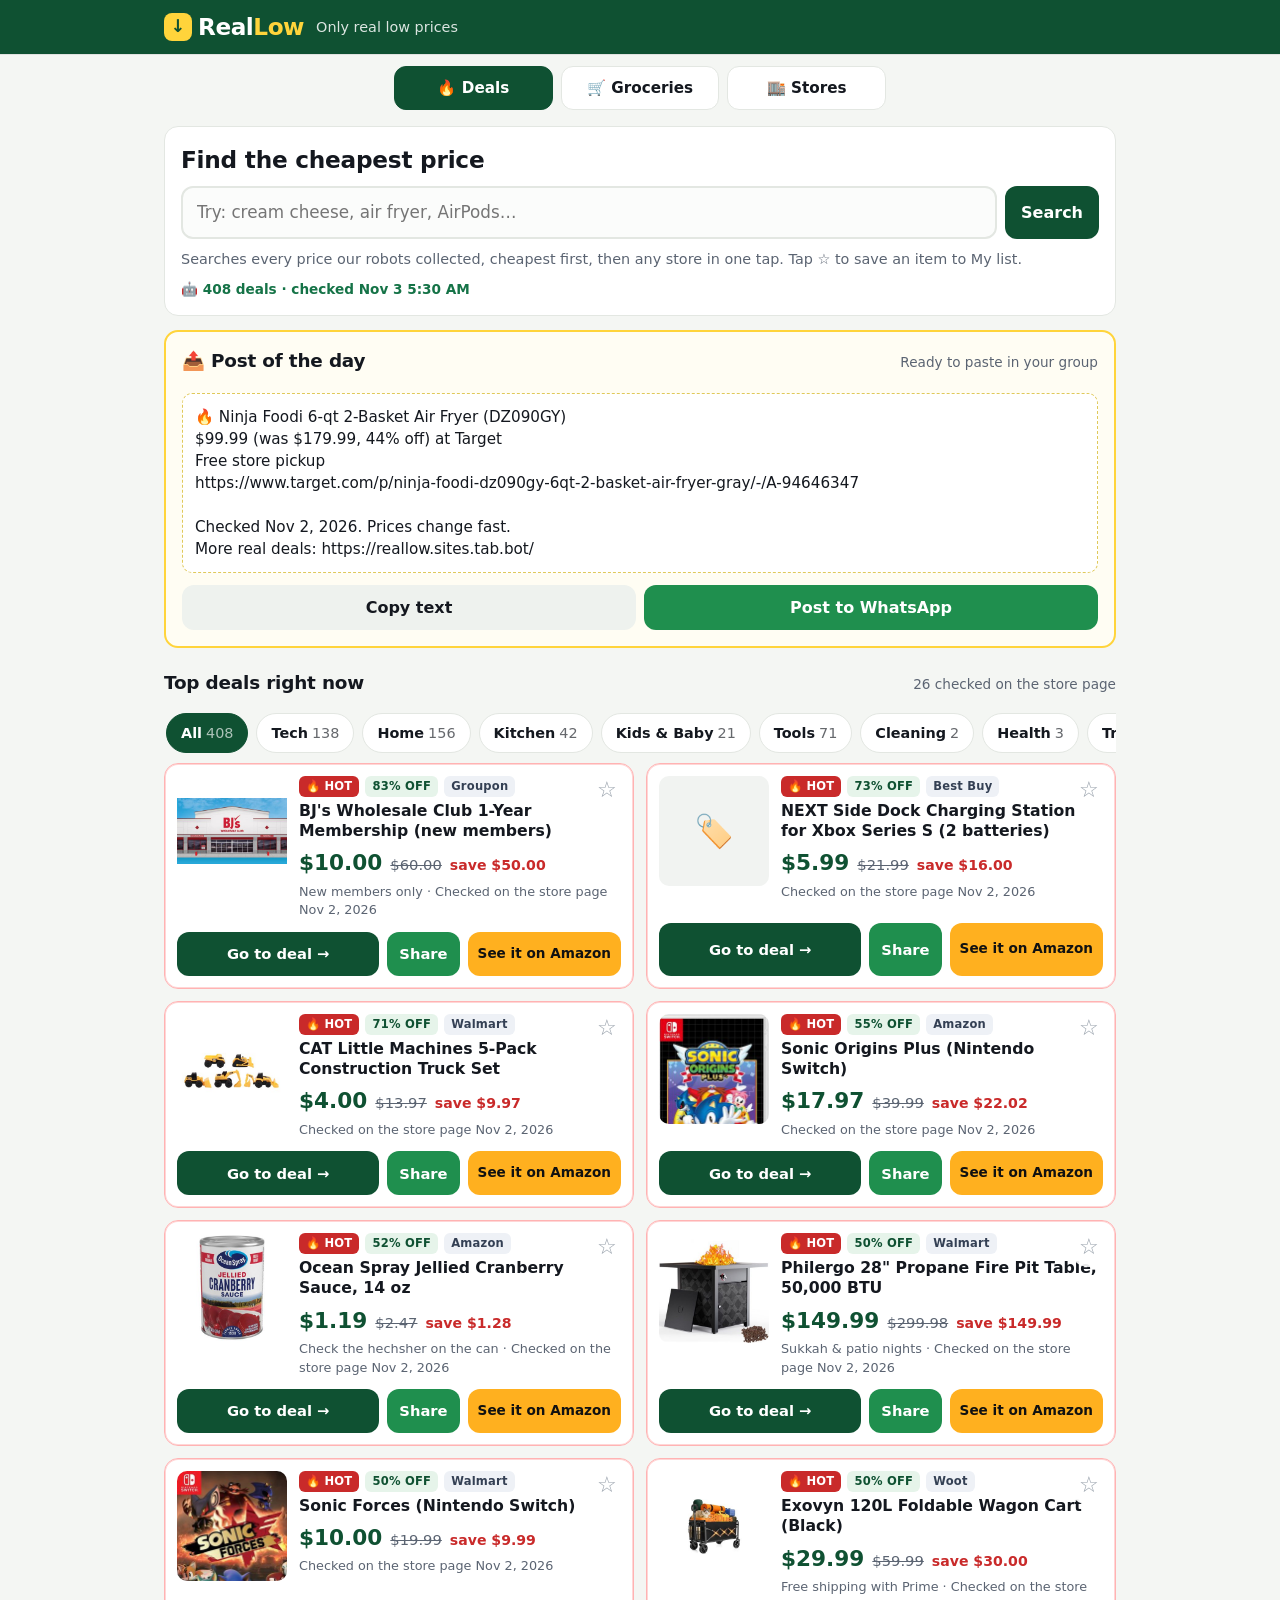
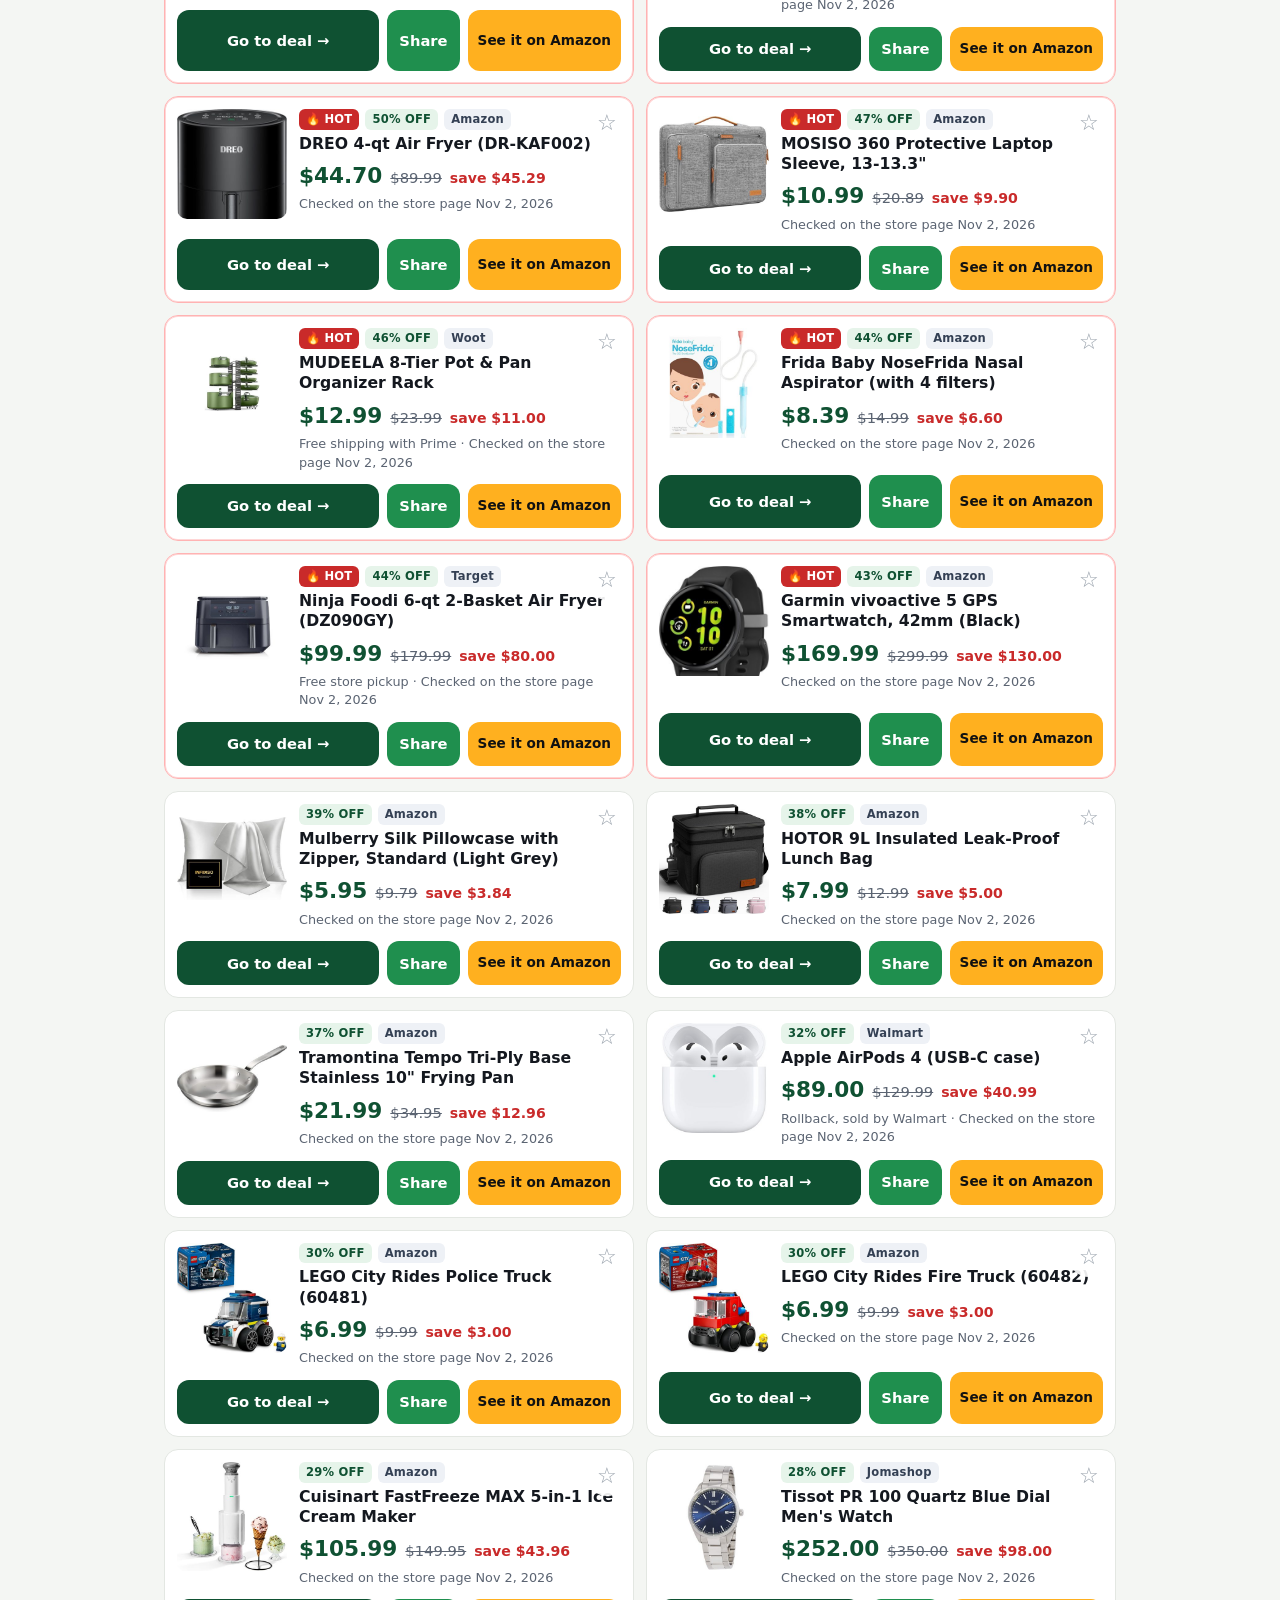
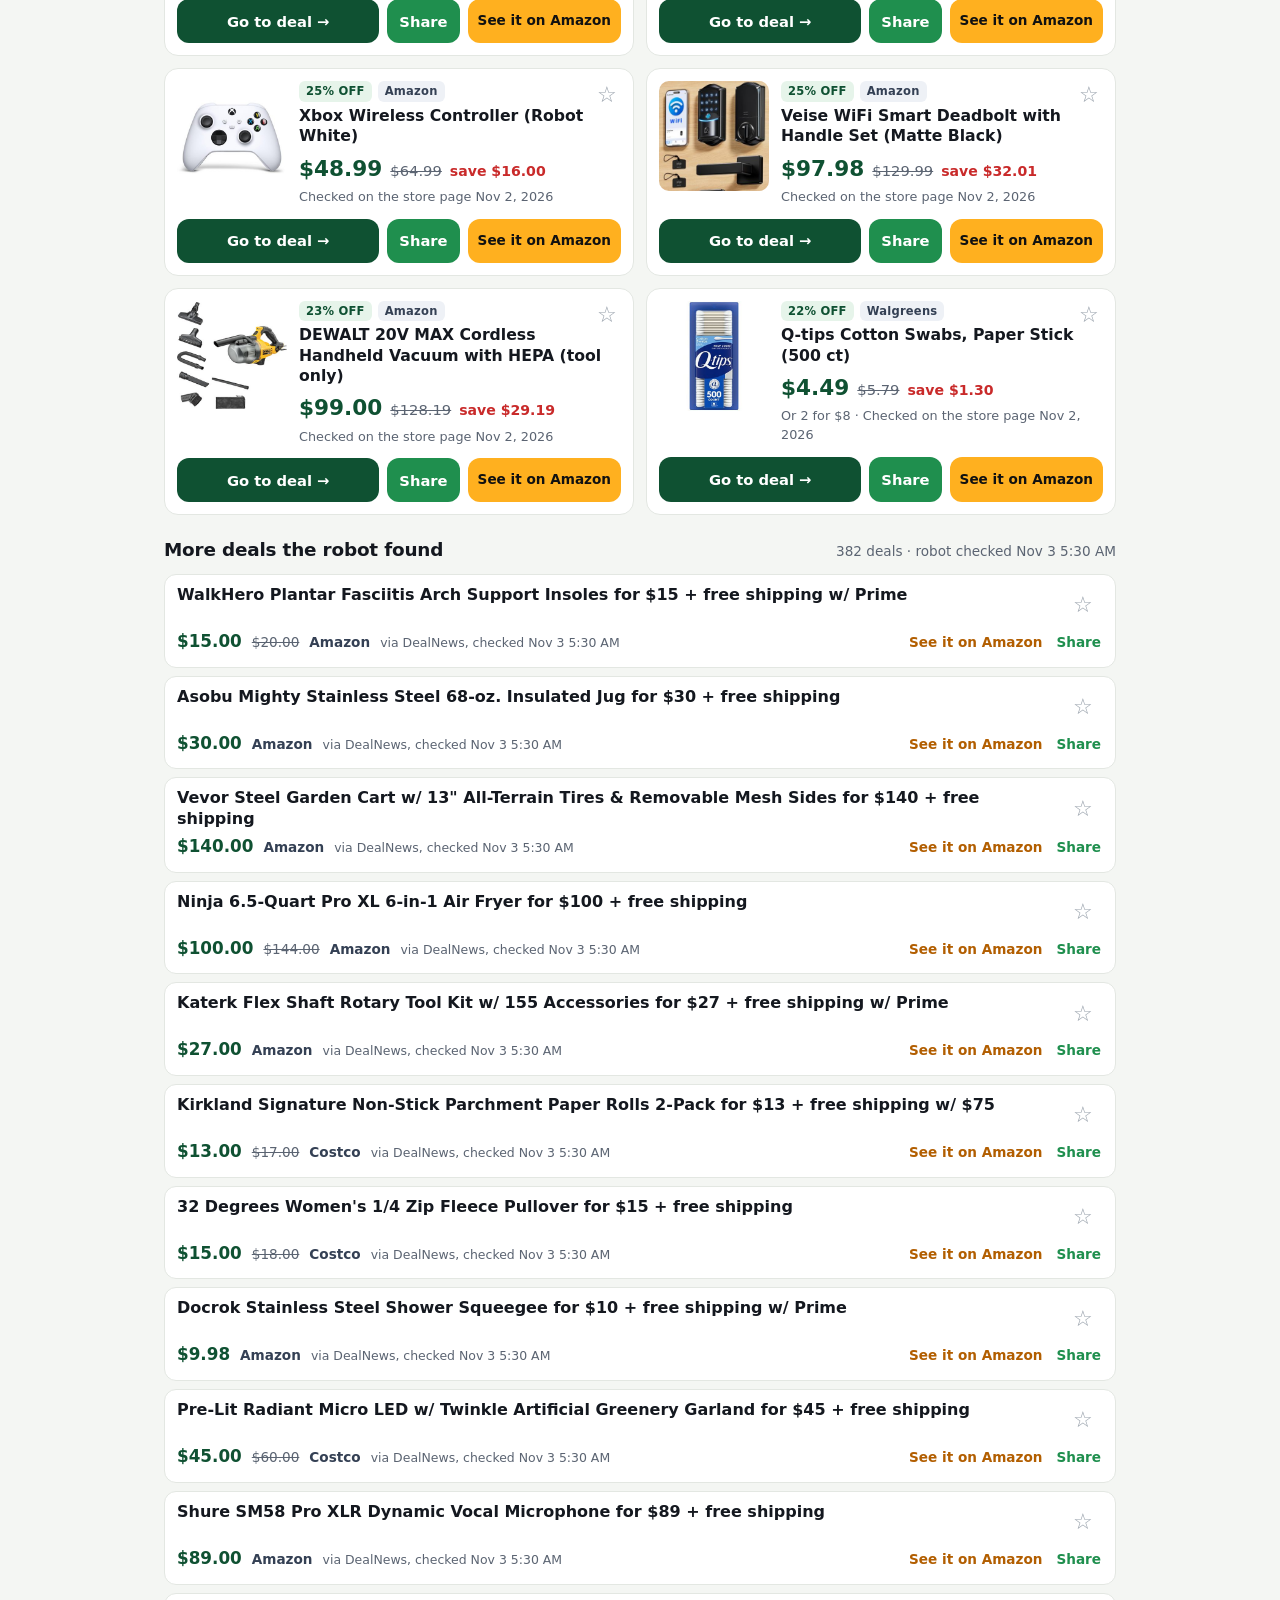
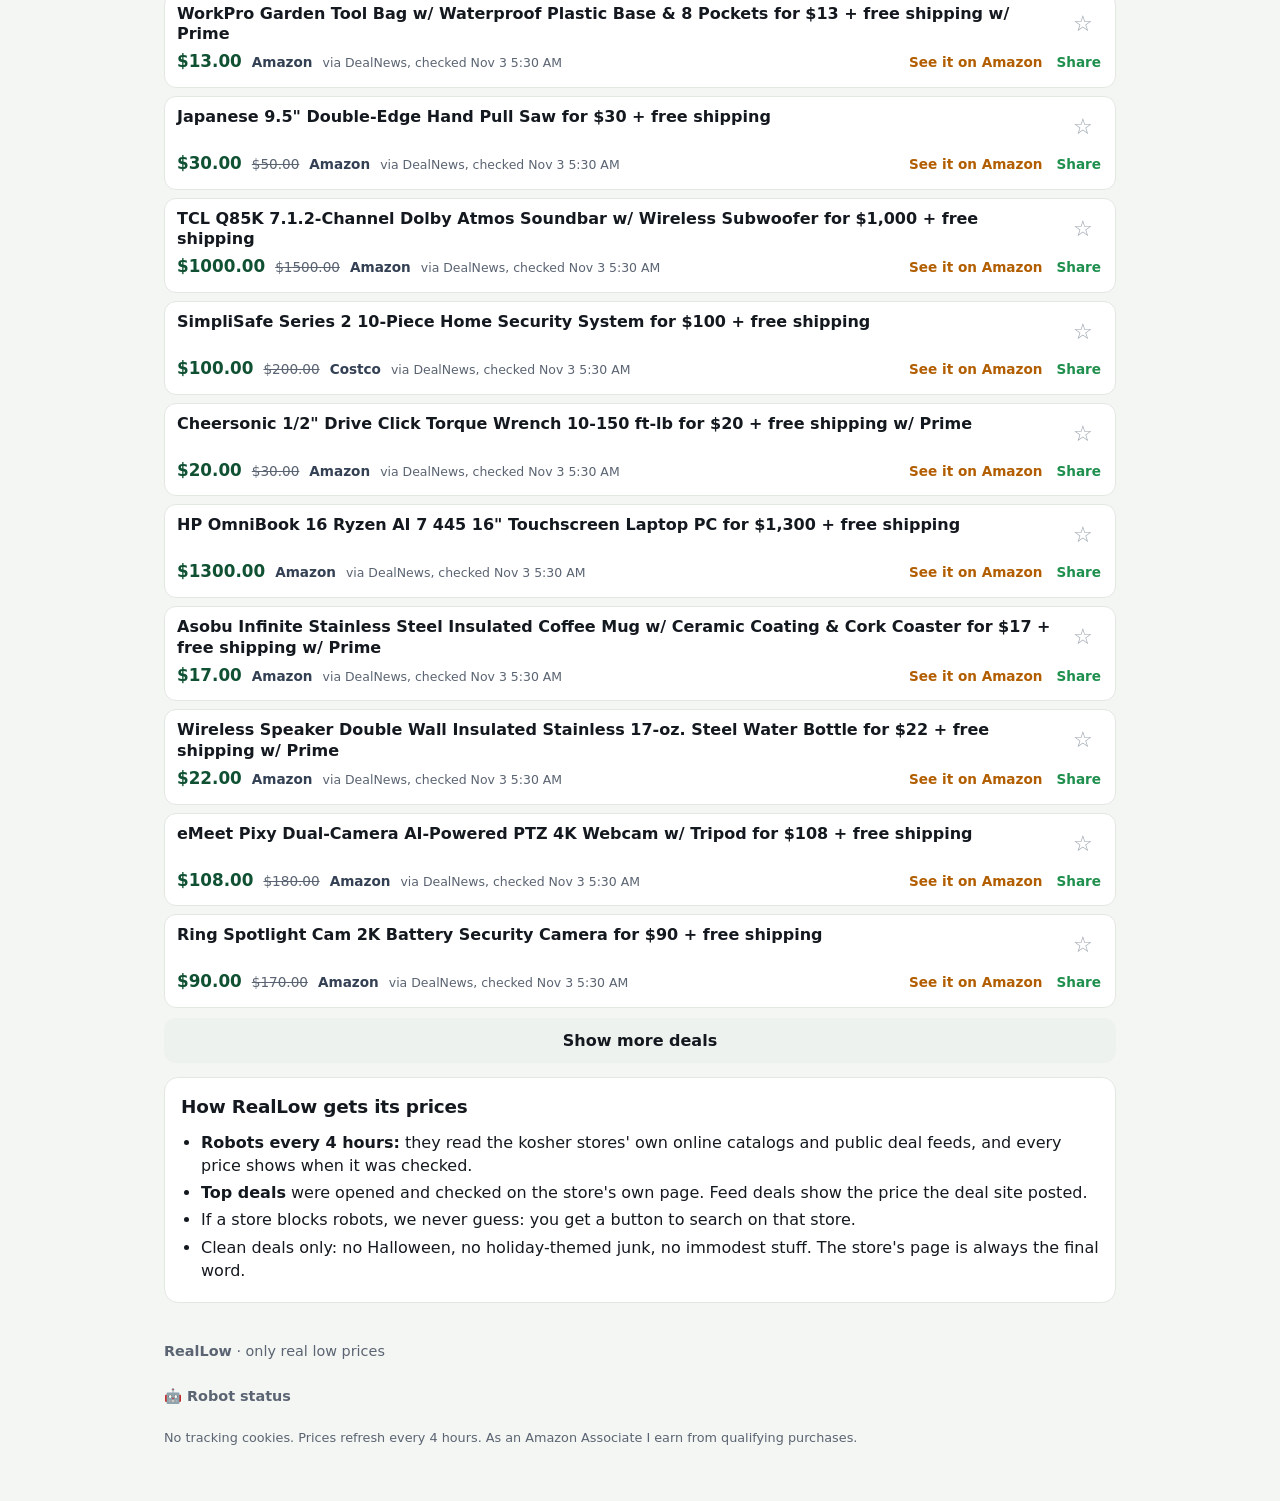
==== commit 228a889c: "Amazon tag reallow-20 + Associate disclosure, Dollar General in store directory" ====
--- a/index.html
+++ b/index.html
@@ -142,7 +142,7 @@
   <div class="wrap">
     <p><b>RealLow</b> · only real low prices</p>
     <details class="robots" id="robots-box"><summary>🤖 Robot status</summary><div id="robots-status">Loading…</div></details>
-    <p class="small">Plain store links, no tracking cookies. Prices refresh every 4 hours.</p>
+    <p class="small">No tracking cookies. Prices refresh every 4 hours. As an Amazon Associate I earn from qualifying purchases.</p>
   </div>
 </footer>
 <div class="toast" id="toast" role="status" aria-live="polite"></div>
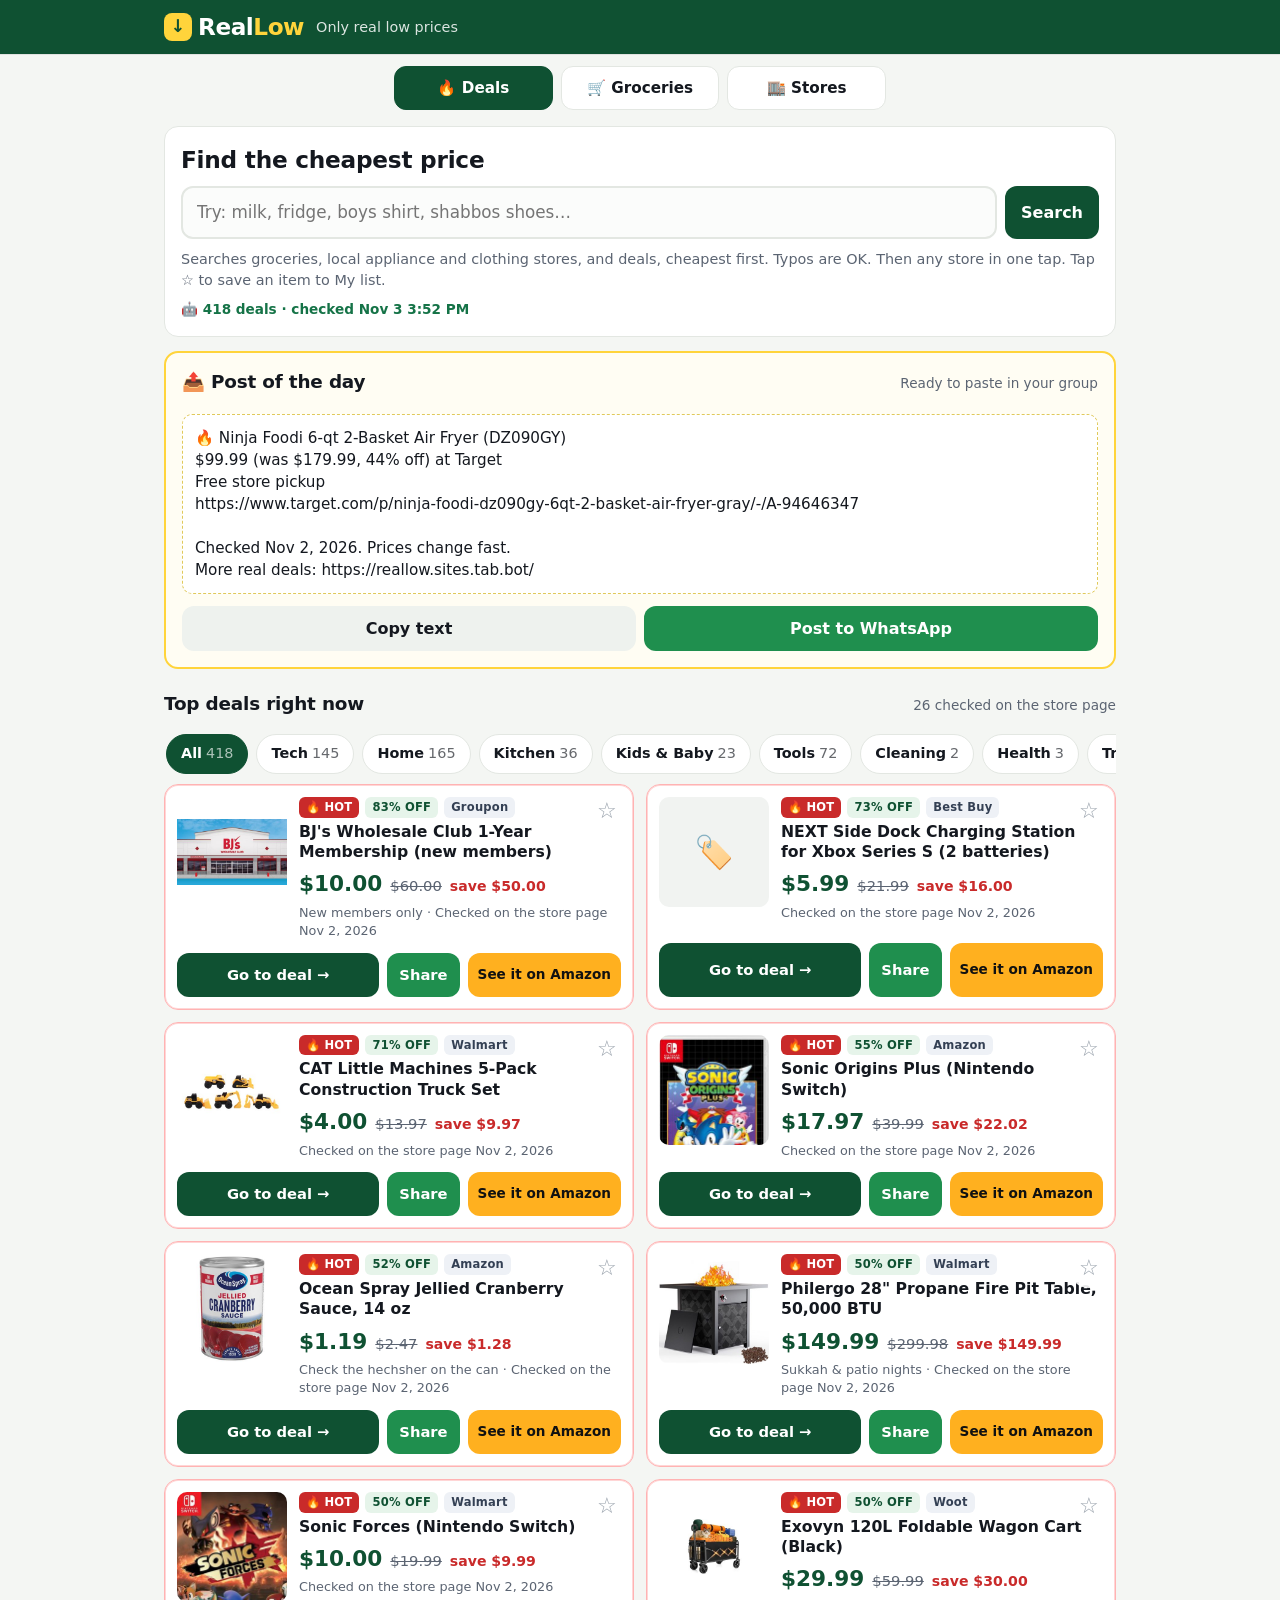
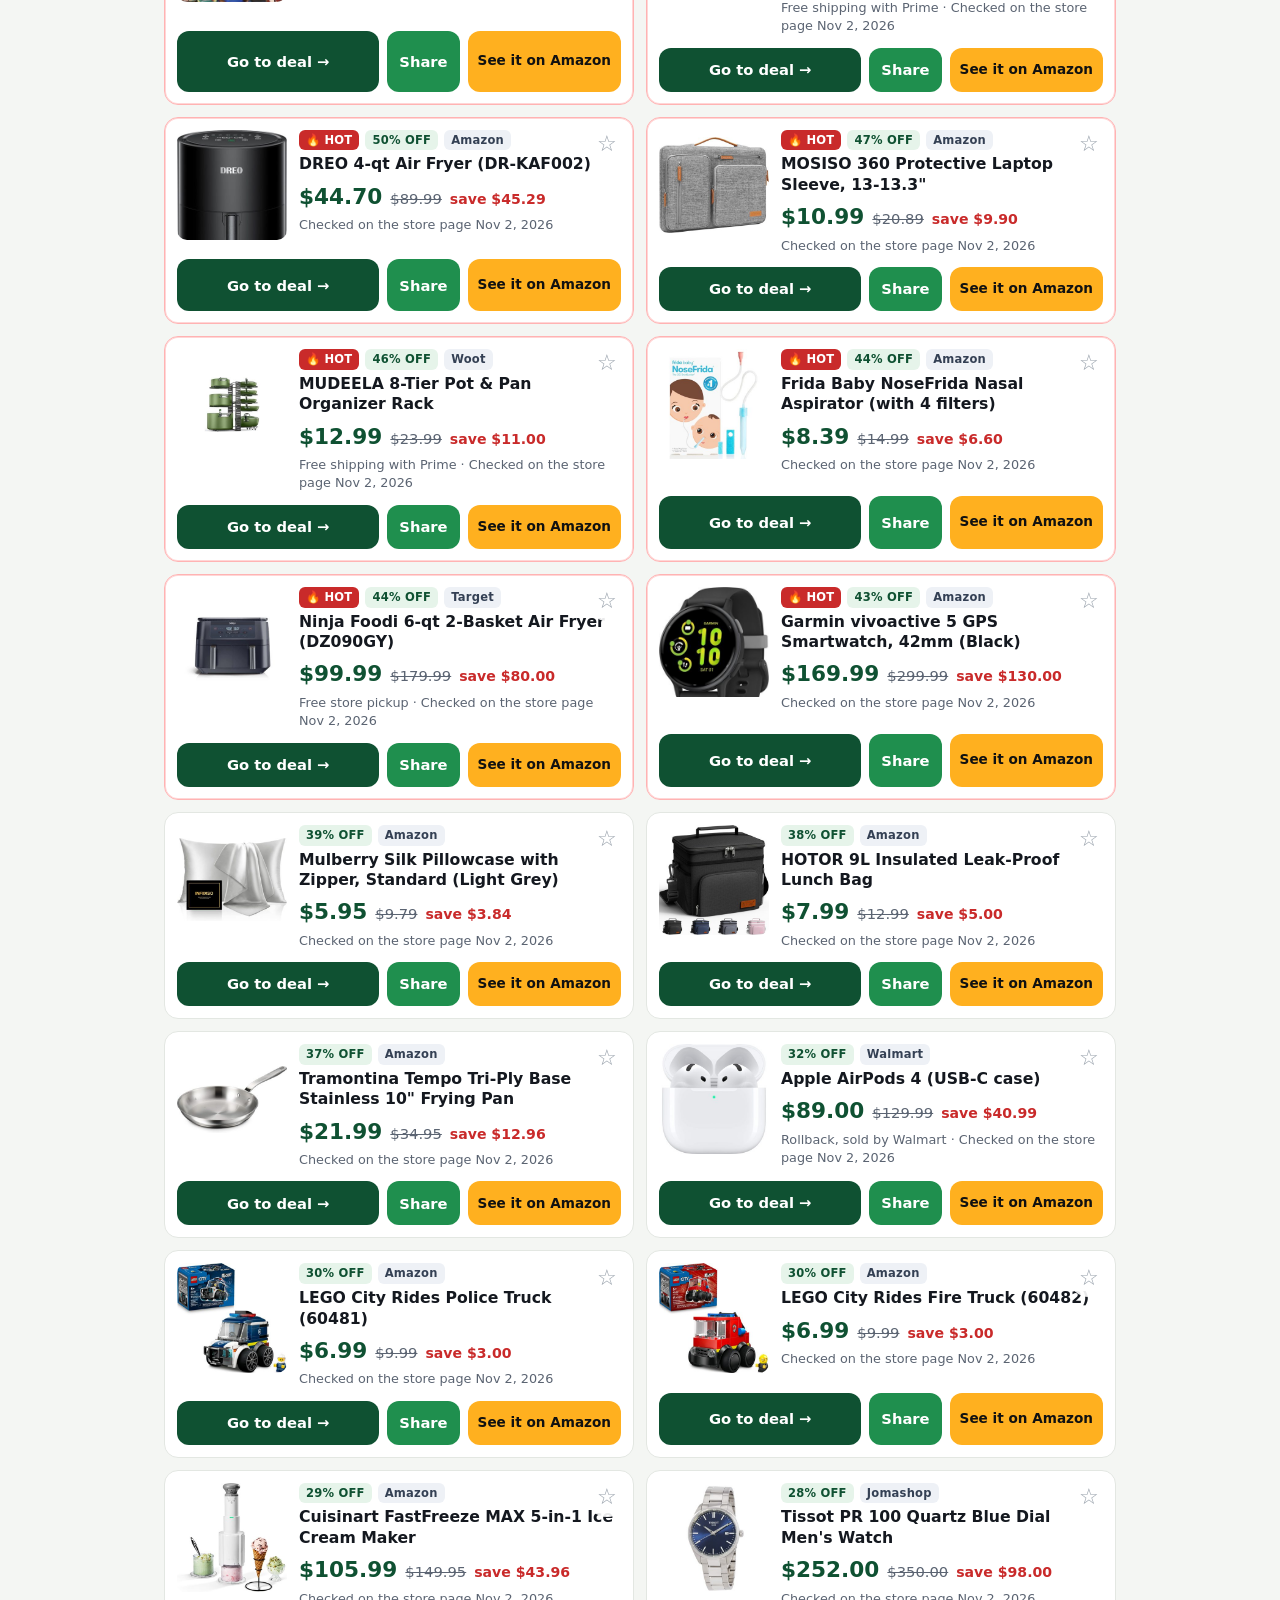
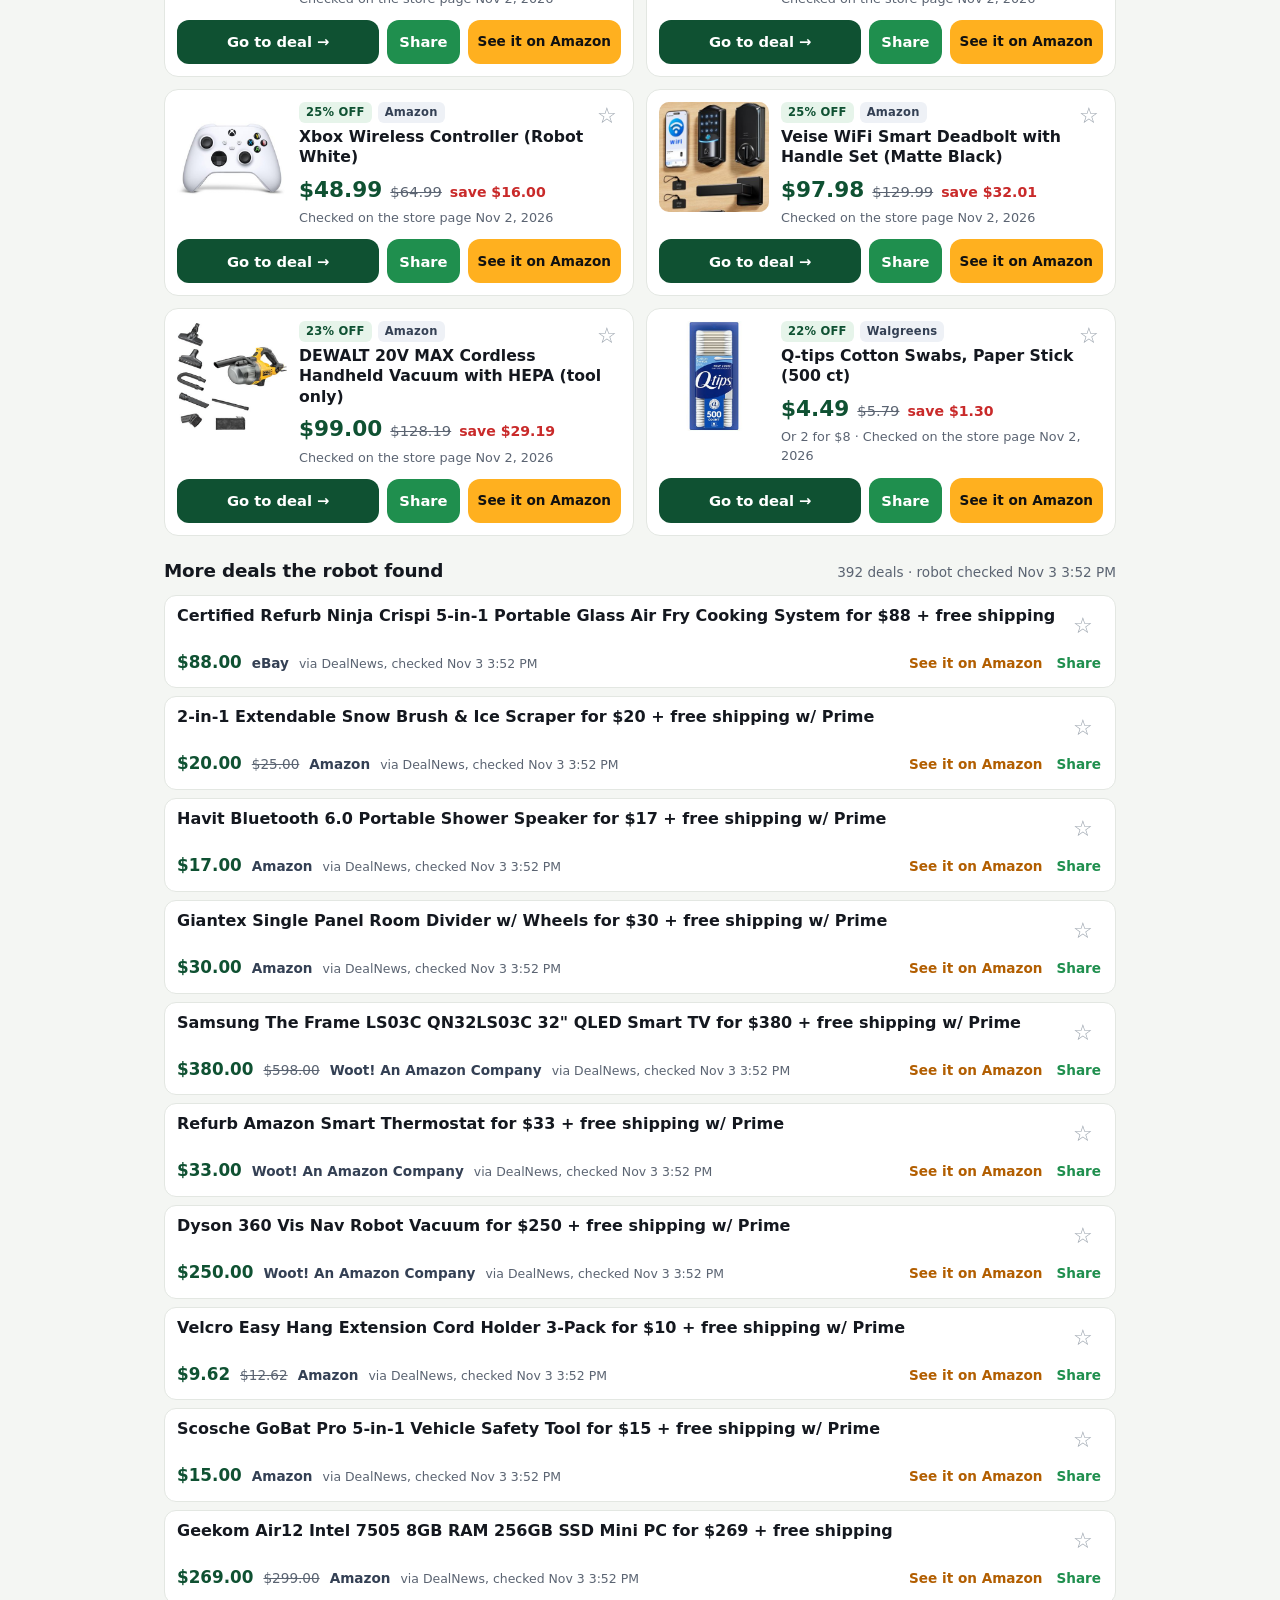
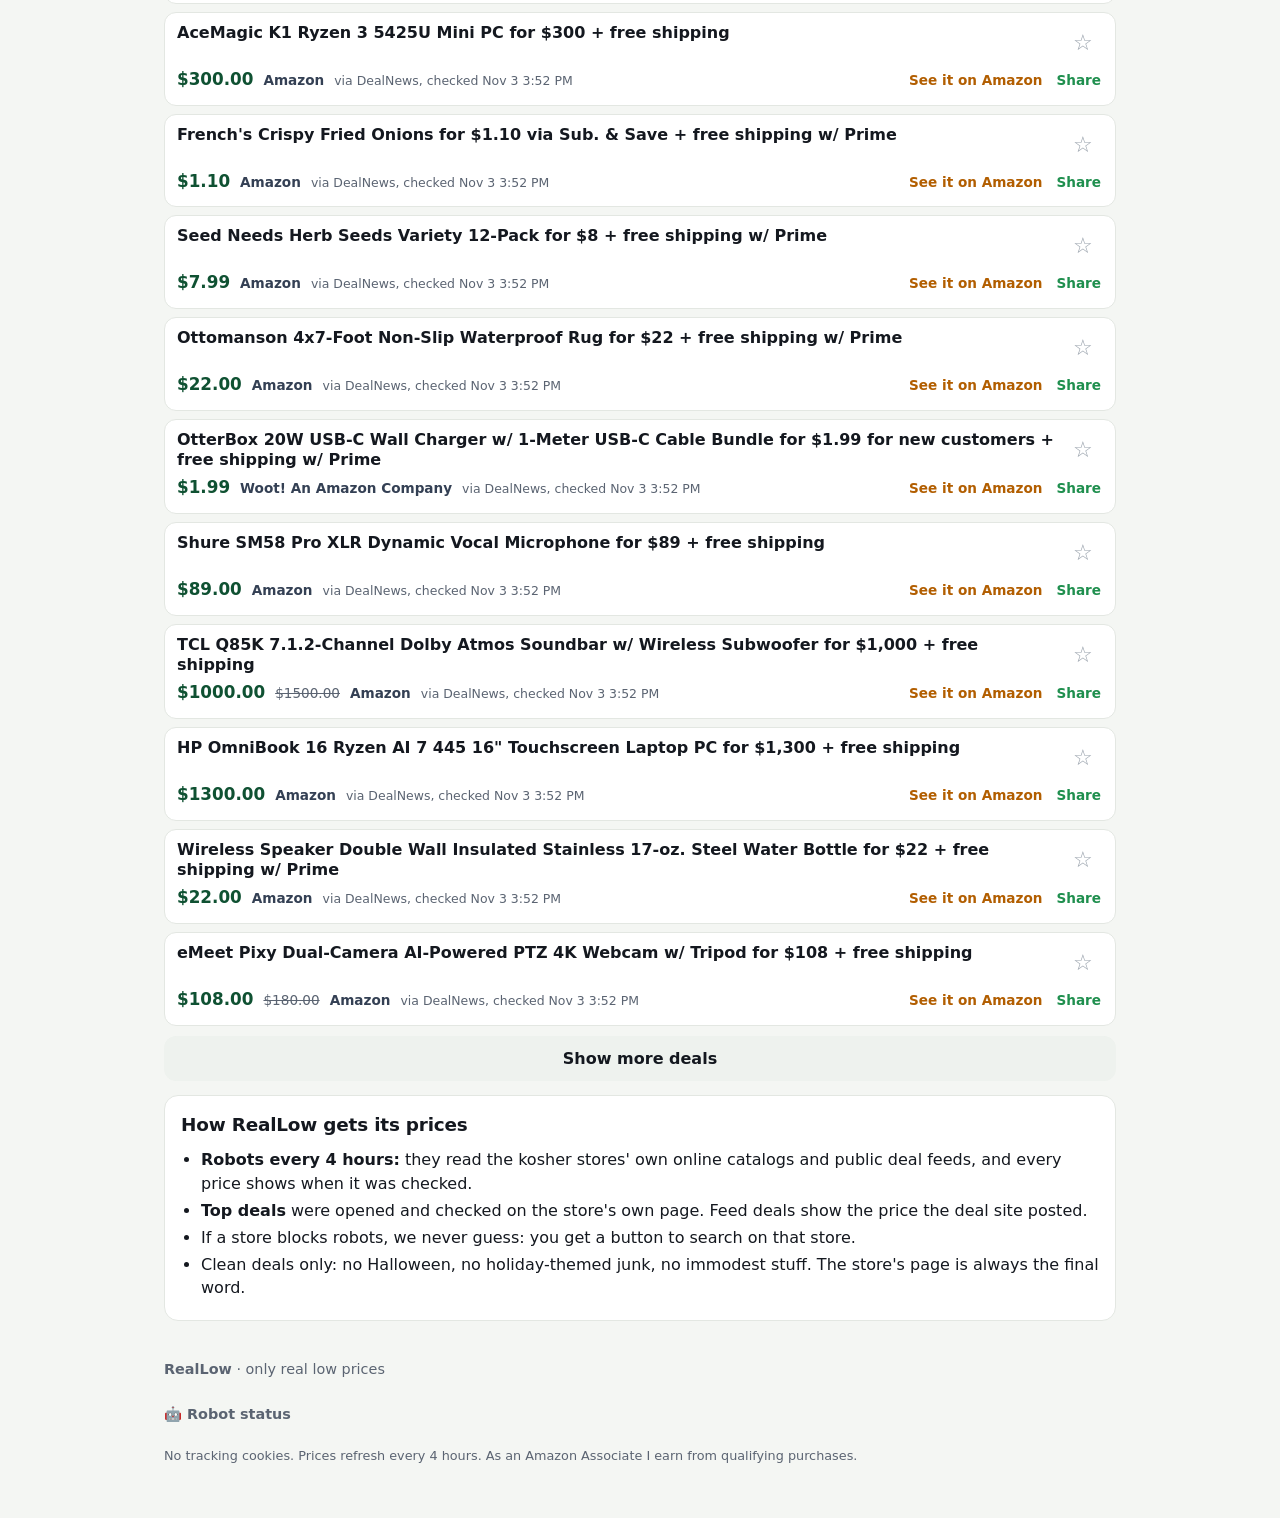
==== commit 5fce1c55: "RealLow v4: local appliance + clothing stores (robot C, daily), typo-tolerant search with category a" ====
--- a/index.html
+++ b/index.html
@@ -31,19 +31,20 @@
     <form id="search-form" role="search" autocomplete="off">
       <label class="sr-only" for="q">What are you looking for?</label>
       <div class="search-row">
-        <input id="q" name="q" type="search" placeholder="Try: cream cheese, air fryer, AirPods…" enterkeyhint="search">
+        <input id="q" name="q" type="search" placeholder="Try: milk, fridge, boys shirt, shabbos shoes…" enterkeyhint="search">
         <button type="submit" class="btn btn-go">Search</button>
       </div>
     </form>
-    <p class="hint" id="search-hint">Searches every price our robots collected, cheapest first, then any store in one tap. Tap ☆ to save an item to My list.</p>
+    <p class="hint" id="search-hint">Searches groceries, local appliance and clothing stores, and deals, cheapest first. Typos are OK. Then any store in one tap. Tap ☆ to save an item to My list.</p>
     <p class="robot-line" id="robot-line"></p>
   </section>
 
   <section id="results" class="results" aria-live="polite" hidden>
     <div class="res-head">
       <h2 id="res-h">Results</h2>
-      <label class="res-city"><span class="sr-only">Area for grocery prices</span><select id="res-city"></select></label>
+      <label class="res-city"><span class="sr-only">Area</span><select id="res-city"></select></label>
     </div>
+    <div class="chips" id="res-cats" role="toolbar" aria-label="Show results from"></div>
     <div id="res-amz"></div>
     <div id="res-groceries"></div>
     <div id="res-deals"></div>
@@ -133,6 +134,7 @@
       <label class="sr-only" for="dq">Item to search</label>
       <input id="dq" class="gq" type="search" enterkeyhint="search" placeholder="Type an item, then tap a store">
     </form>
+    <div id="local-shops"></div>
     <div id="dir"></div>
   </section>
 </div>
@@ -149,6 +151,7 @@
 <script src="deals.js"></script>
 <script src="groceries.js"></script>
 <script src="stores.js"></script>
+<script src="search.js"></script>
 <script src="script.js"></script>
 </body>
 </html>
--- a/styles.css
+++ b/styles.css
@@ -184,3 +184,33 @@
 .fy-nudge{margin:8px 0;padding-left:18px;font-size:.9rem;color:#8a5a00}
 .fy-foot{font-size:.78rem;color:var(--mut);margin:10px 0 0}
 .sortbar{display:flex;align-items:center;gap:6px;margin:0 0 10px;font-size:.85rem;color:var(--mut)}.sortbar .chip{min-height:34px;padding:5px 12px;font-size:.82rem}
+
+/* v4: local store products (photos are the store's own, small, lazy) */
+.slist{list-style:none;margin:0;padding:0;display:grid;gap:10px}
+.sitem{display:flex;gap:10px;align-items:flex-start;padding:6px 0;border-top:1px solid var(--line)}
+.sitem:first-child{border-top:0}
+.s-th{flex:0 0 72px;width:72px;height:72px;border-radius:10px;overflow:hidden;background:#f2f4f3;display:block}
+.s-th img{width:72px;height:72px;object-fit:cover;display:block}
+.s-th.noimg{background:#f2f4f3}
+.s-body{flex:1;min-width:0}
+.s-top{display:flex;gap:6px;align-items:flex-start}
+.s-name{flex:1;font-weight:650;color:var(--ink);text-decoration:none;overflow-wrap:anywhere}
+.s-name:hover,.s-name:focus-visible{text-decoration:underline}
+.s-meta{display:flex;flex-wrap:wrap;gap:4px 10px;align-items:baseline;margin-top:2px}
+.s-p{color:var(--g);font-size:1.08rem}
+.s-was{color:var(--mut);font-size:.82rem}
+.s-store{color:var(--mut);font-size:.84rem}
+.s-cmp{margin:4px 0 0;font-size:.8rem;font-weight:700;color:var(--g)}
+.s-offers{list-style:none;margin:4px 0 0;padding:0;font-size:.88rem}
+.s-offers li{display:flex;gap:6px;align-items:baseline;padding:3px 6px;flex-wrap:wrap}
+.s-offers a{font-weight:700}
+#res-cats{margin:-4px 0 6px}
+.lshops{list-style:none;margin:0 0 8px;padding:0;display:grid;gap:8px}
+.lshops li{padding:8px 0;border-top:1px solid var(--line);display:flex;flex-wrap:wrap;gap:2px 8px;align-items:baseline}
+.ls-name{font-weight:700}
+.ls-sub,.ls-addr{color:var(--mut);font-size:.85rem}
+.ls-addr{flex-basis:100%}
+.ls-acts{display:flex;gap:6px;flex-wrap:wrap;align-items:center;flex-basis:100%}
+.ls-acts .chip{min-height:36px;padding:6px 12px;font-size:.85rem;text-decoration:none}
+.ls-note{font-size:.8rem;color:var(--mut)}
+#ls-city{font:inherit;padding:8px 10px;border-radius:10px;border:1.5px solid var(--line);margin:4px 0 6px;min-height:40px}
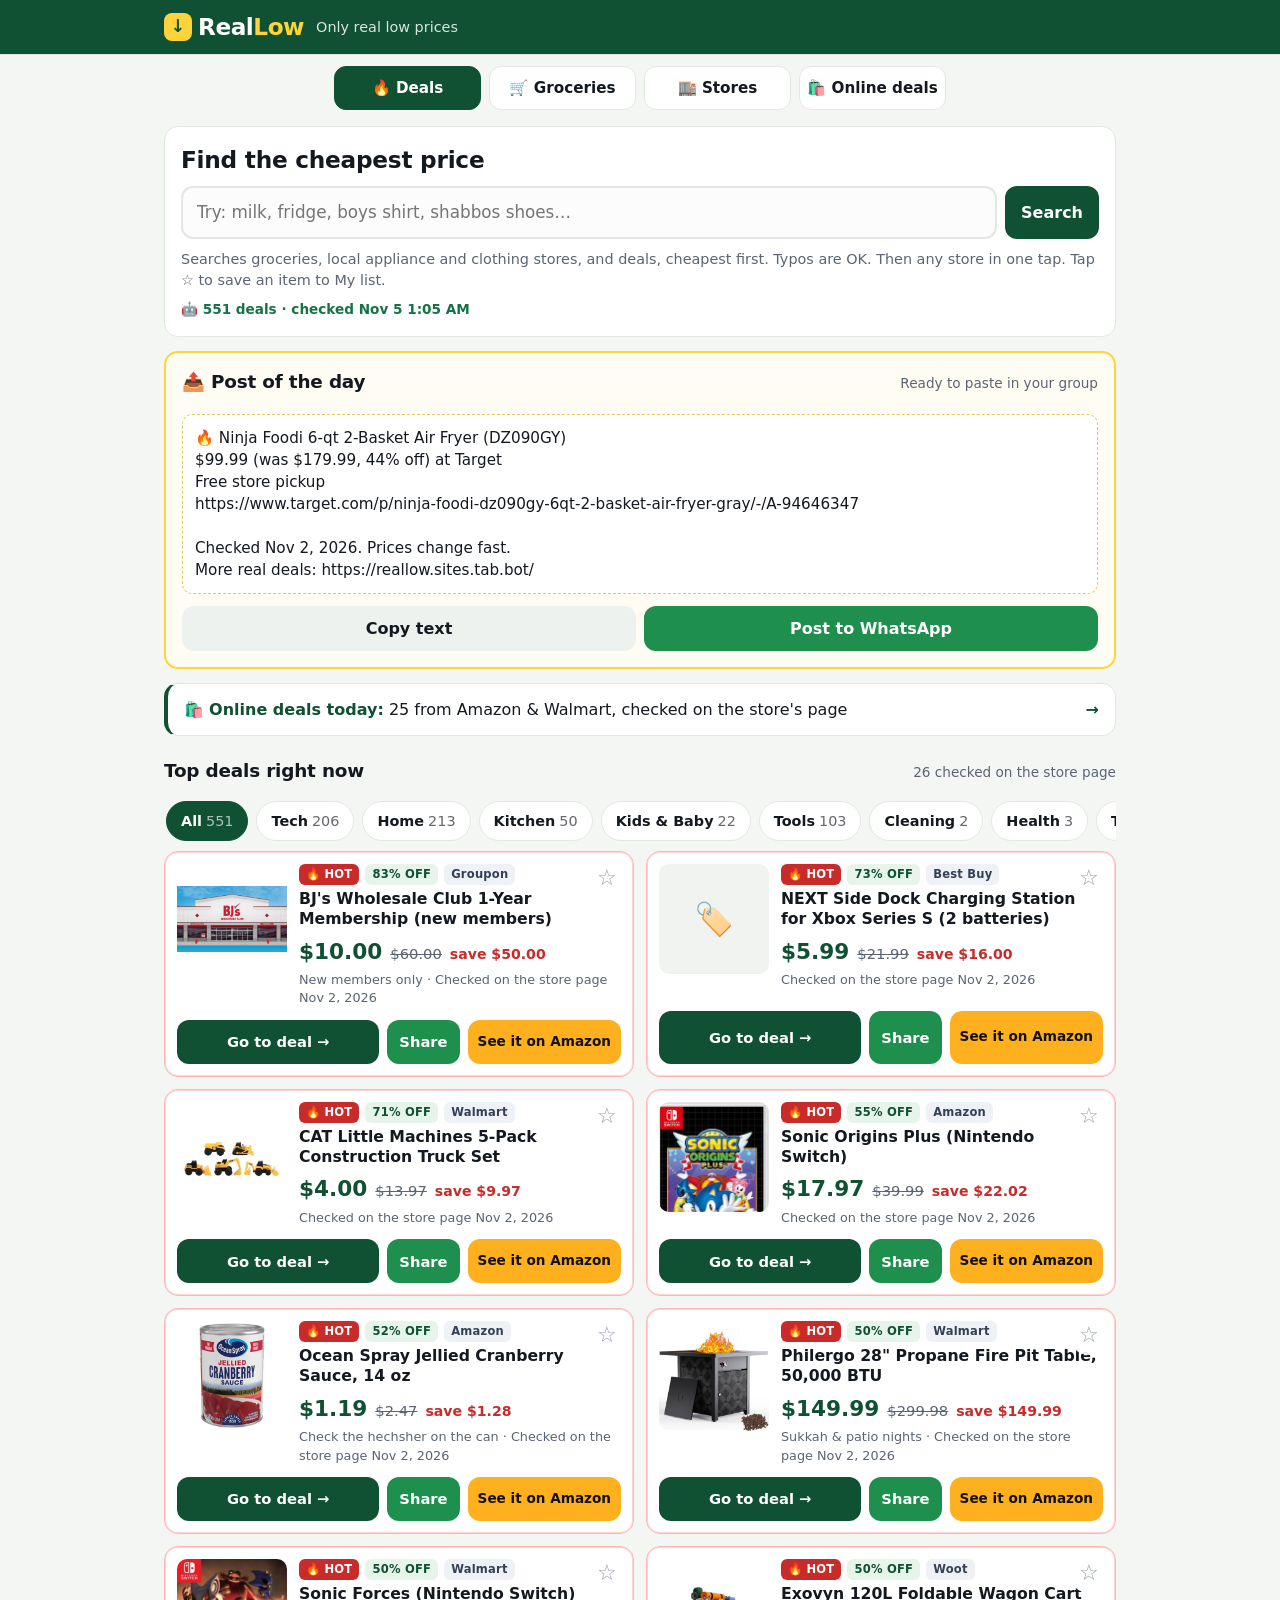
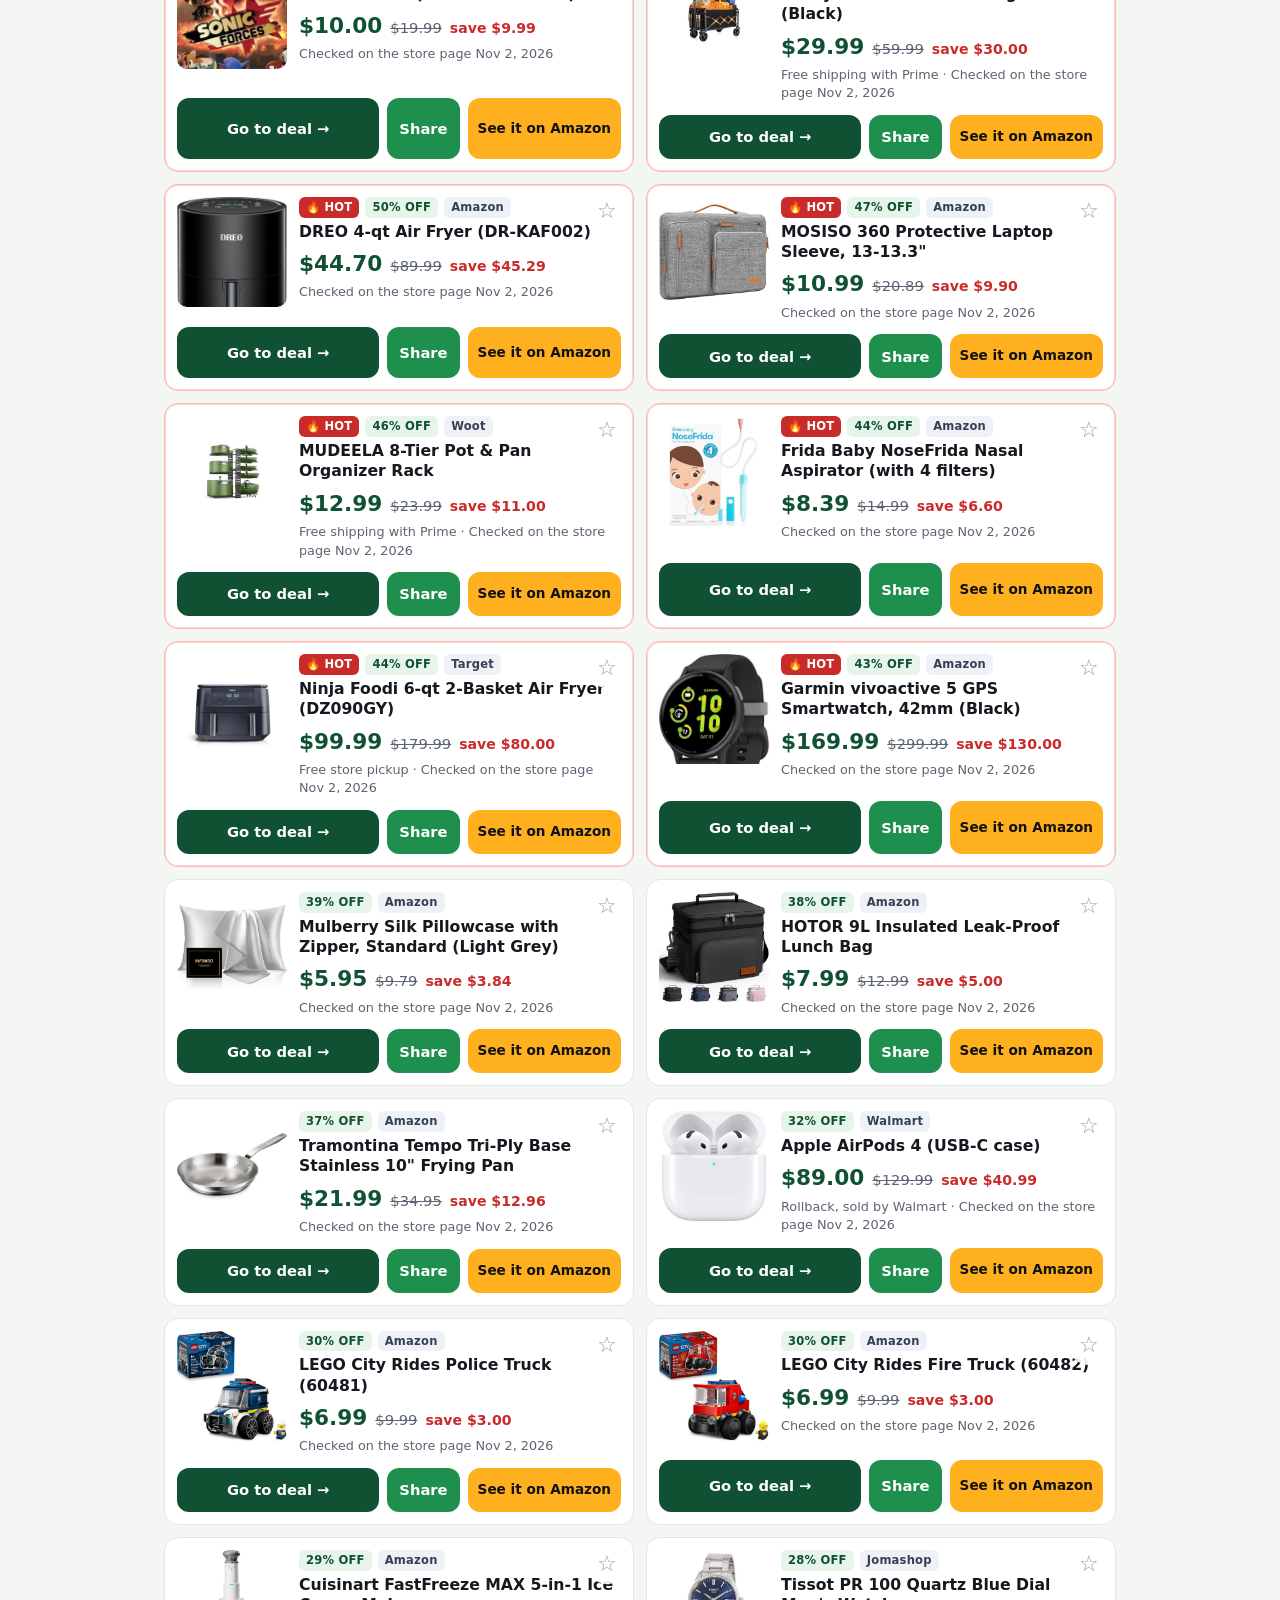
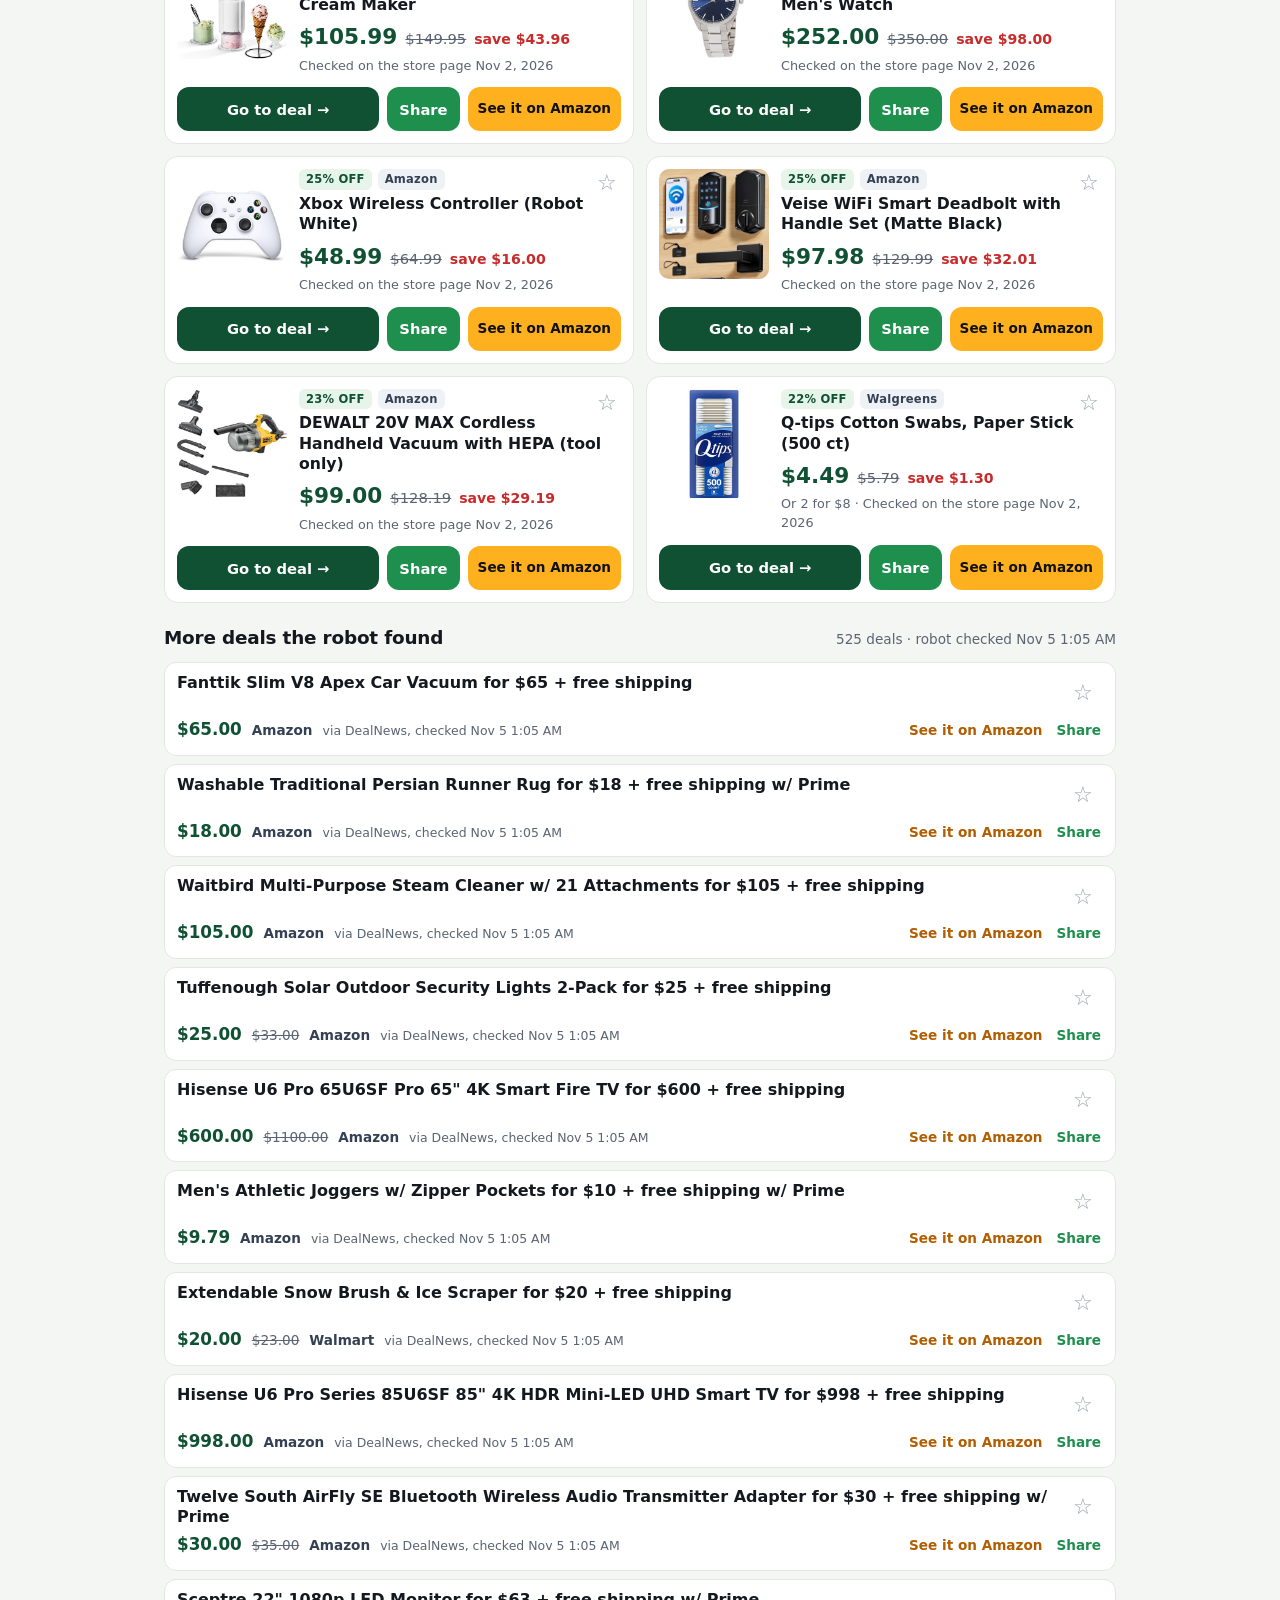
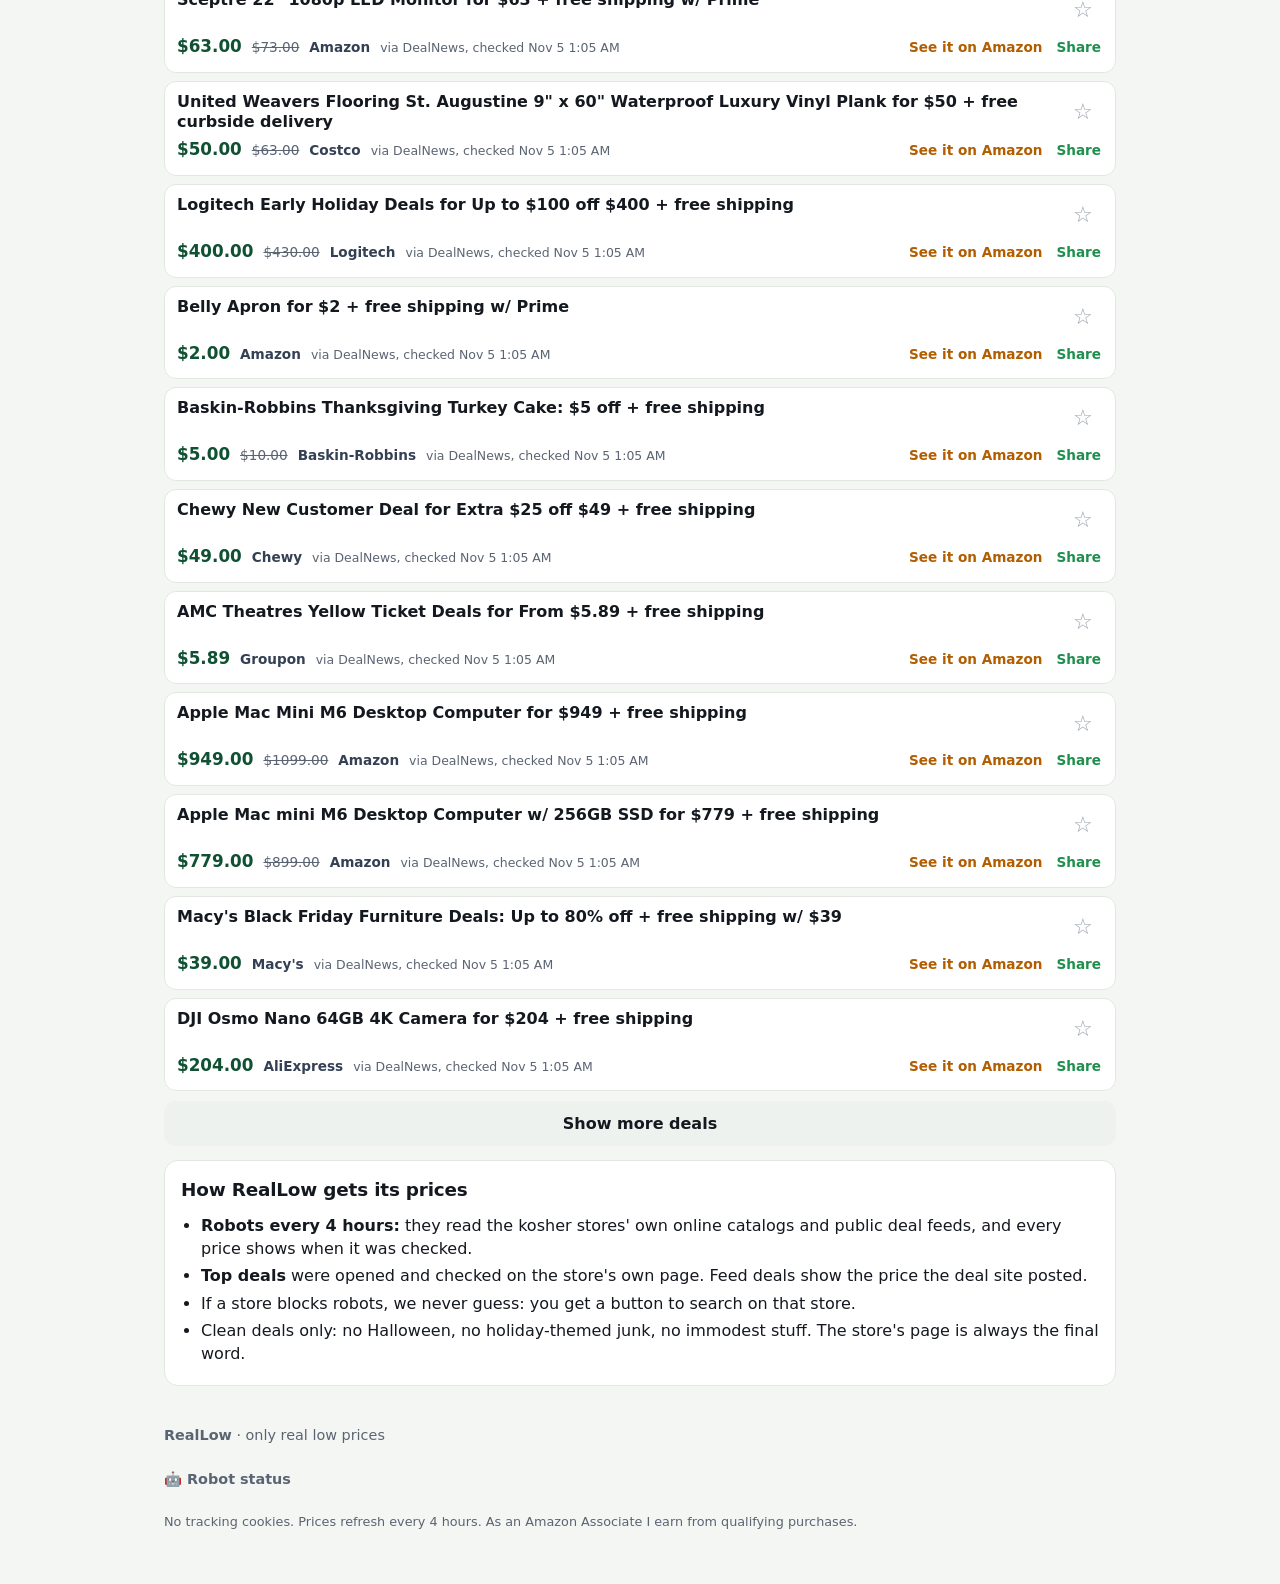
==== commit 95a3ca80: "Online deals tab: 25 Amazon + Walmart deals checked on the store's own pages (Nov 5 2026)" ====
--- a/index.html
+++ b/index.html
@@ -22,6 +22,7 @@
   <a class="tab" href="#deals" id="tab-deals" aria-current="page">🔥 Deals</a>
   <a class="tab" href="#groceries" id="tab-groceries">🛒 Groceries</a>
   <a class="tab" href="#stores" id="tab-stores">🏬 Stores</a>
+  <a class="tab" href="#online" id="tab-online">🛍️ Online<span class="tab-long"> deals</span></a>
 </nav>
 
 <main class="wrap" id="main">
@@ -73,6 +74,8 @@
       <a class="btn btn-wa" id="potd-wa" href="#" target="_blank" rel="noopener">Post to WhatsApp</a>
     </div>
   </section>
+
+  <a class="card on-teaser" id="on-teaser" href="#online" hidden><span aria-hidden="true">🛍️</span> <b>Online deals today:</b> <span id="on-teaser-n"></span> from Amazon &amp; Walmart, checked on the store's page <span class="on-arrow" aria-hidden="true">→</span></a>
 
   <section aria-labelledby="deals-h">
     <div class="deals-head">
@@ -138,6 +141,20 @@
     <div id="dir"></div>
   </section>
 </div>
+
+<div id="view-online" hidden>
+  <section aria-labelledby="on-h">
+    <div class="deals-head">
+      <h1 id="on-h">🛍️ Online deals</h1>
+      <p class="checked" id="on-count"></p>
+    </div>
+    <p class="on-intro">Today's best deals on Amazon and Walmart for the house, the kitchen and the baby. Every price was read on the store's own page. Price when checked <span id="on-time">today</span>; may change.</p>
+    <div class="chips" id="on-chips" role="toolbar" aria-label="Online stores"></div>
+    <ol class="deals" id="on-list"></ol>
+    <p class="empty" id="on-empty" hidden>No online deals right now. Check back tomorrow.</p>
+    <p class="note">Online prices change fast, sometimes within hours. The store's page is always the final word. Amazon links are RealLow's Amazon Associates links.</p>
+  </section>
+</div>
 </main>
 
 <footer class="foot">
--- a/styles.css
+++ b/styles.css
@@ -214,3 +214,16 @@
 .ls-acts .chip{min-height:36px;padding:6px 12px;font-size:.85rem;text-decoration:none}
 .ls-note{font-size:.8rem;color:var(--mut)}
 #ls-city{font:inherit;padding:8px 10px;border-radius:10px;border:1.5px solid var(--line);margin:4px 0 6px;min-height:40px}
+
+/* ---------- Online deals tab (added Nov 5 2026) ---------- */
+.tab-long{display:inline}
+@media (max-width:480px){.tabs{gap:6px}.tab{font-size:.88rem;padding:10px 4px}.tab-long{display:none}}
+@media (min-width:700px){.tabs{max-width:640px}}
+.on-intro{color:var(--mut);margin:6px 0 10px;font-size:.95rem}
+.on-teaser{display:block;text-decoration:none;color:var(--ink);margin-top:14px;padding:14px 16px;border-left:4px solid var(--g)}
+.on-teaser b{color:var(--g)}
+.on-arrow{float:right;font-weight:800;color:var(--g)}
+.b-amazon{background:#fff3e0;color:#8a4b00}
+.b-walmart{background:#e6f0ff;color:#0b4aa2}
+.b-target{background:#ffe8e8;color:#a40000}
+.f-off{color:#b42318;font-weight:700}
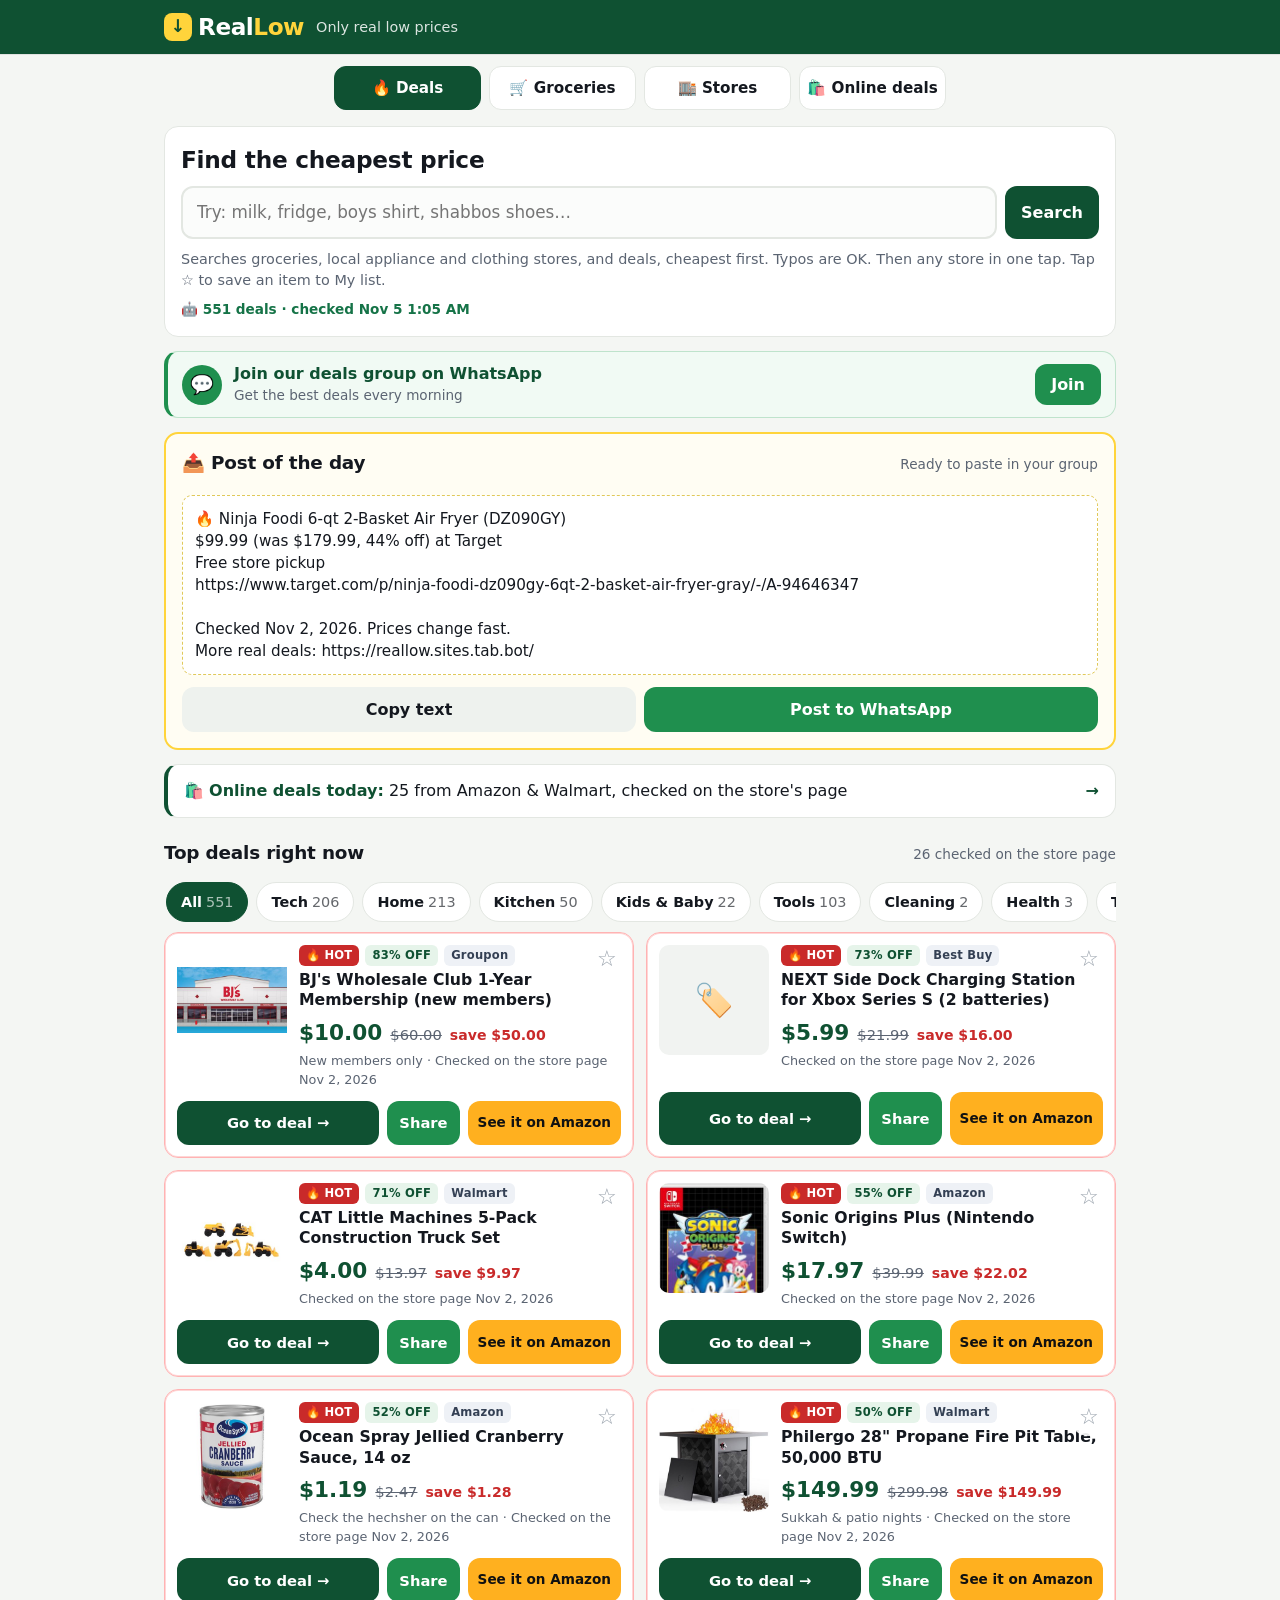
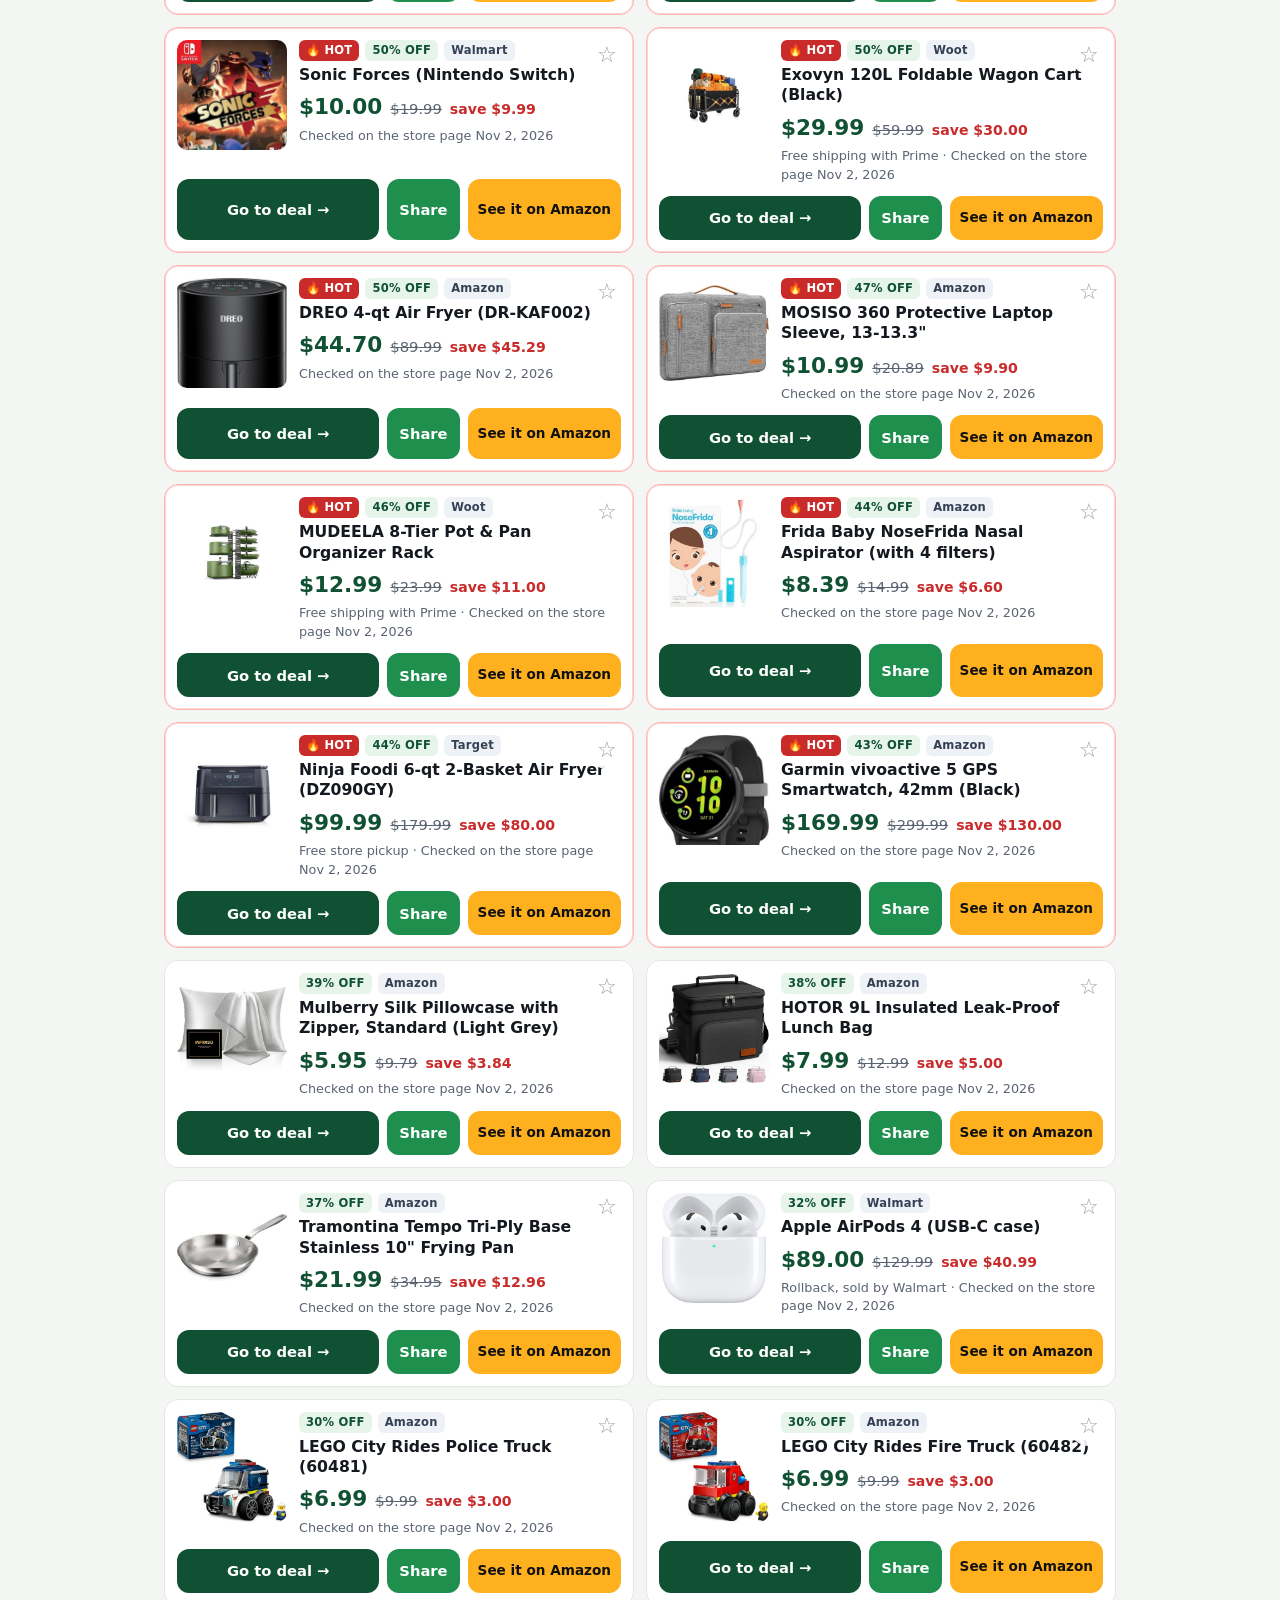
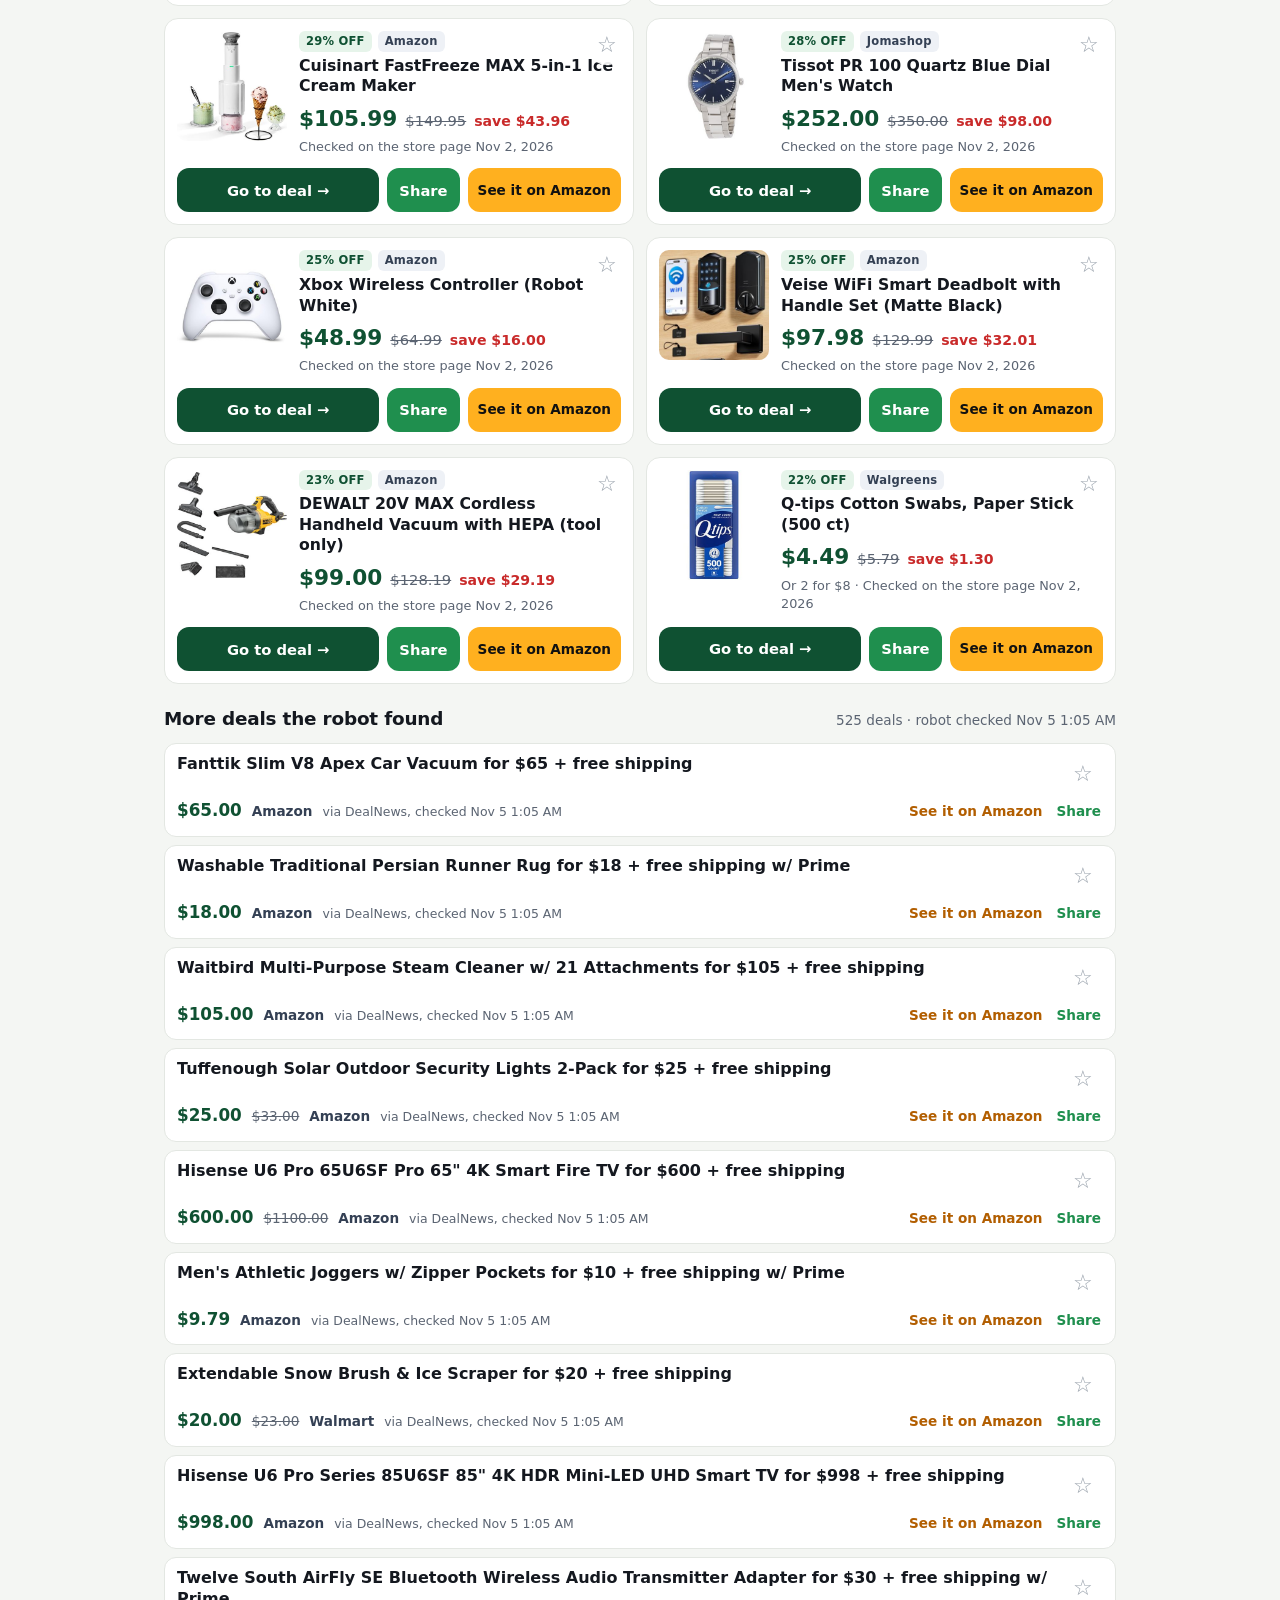
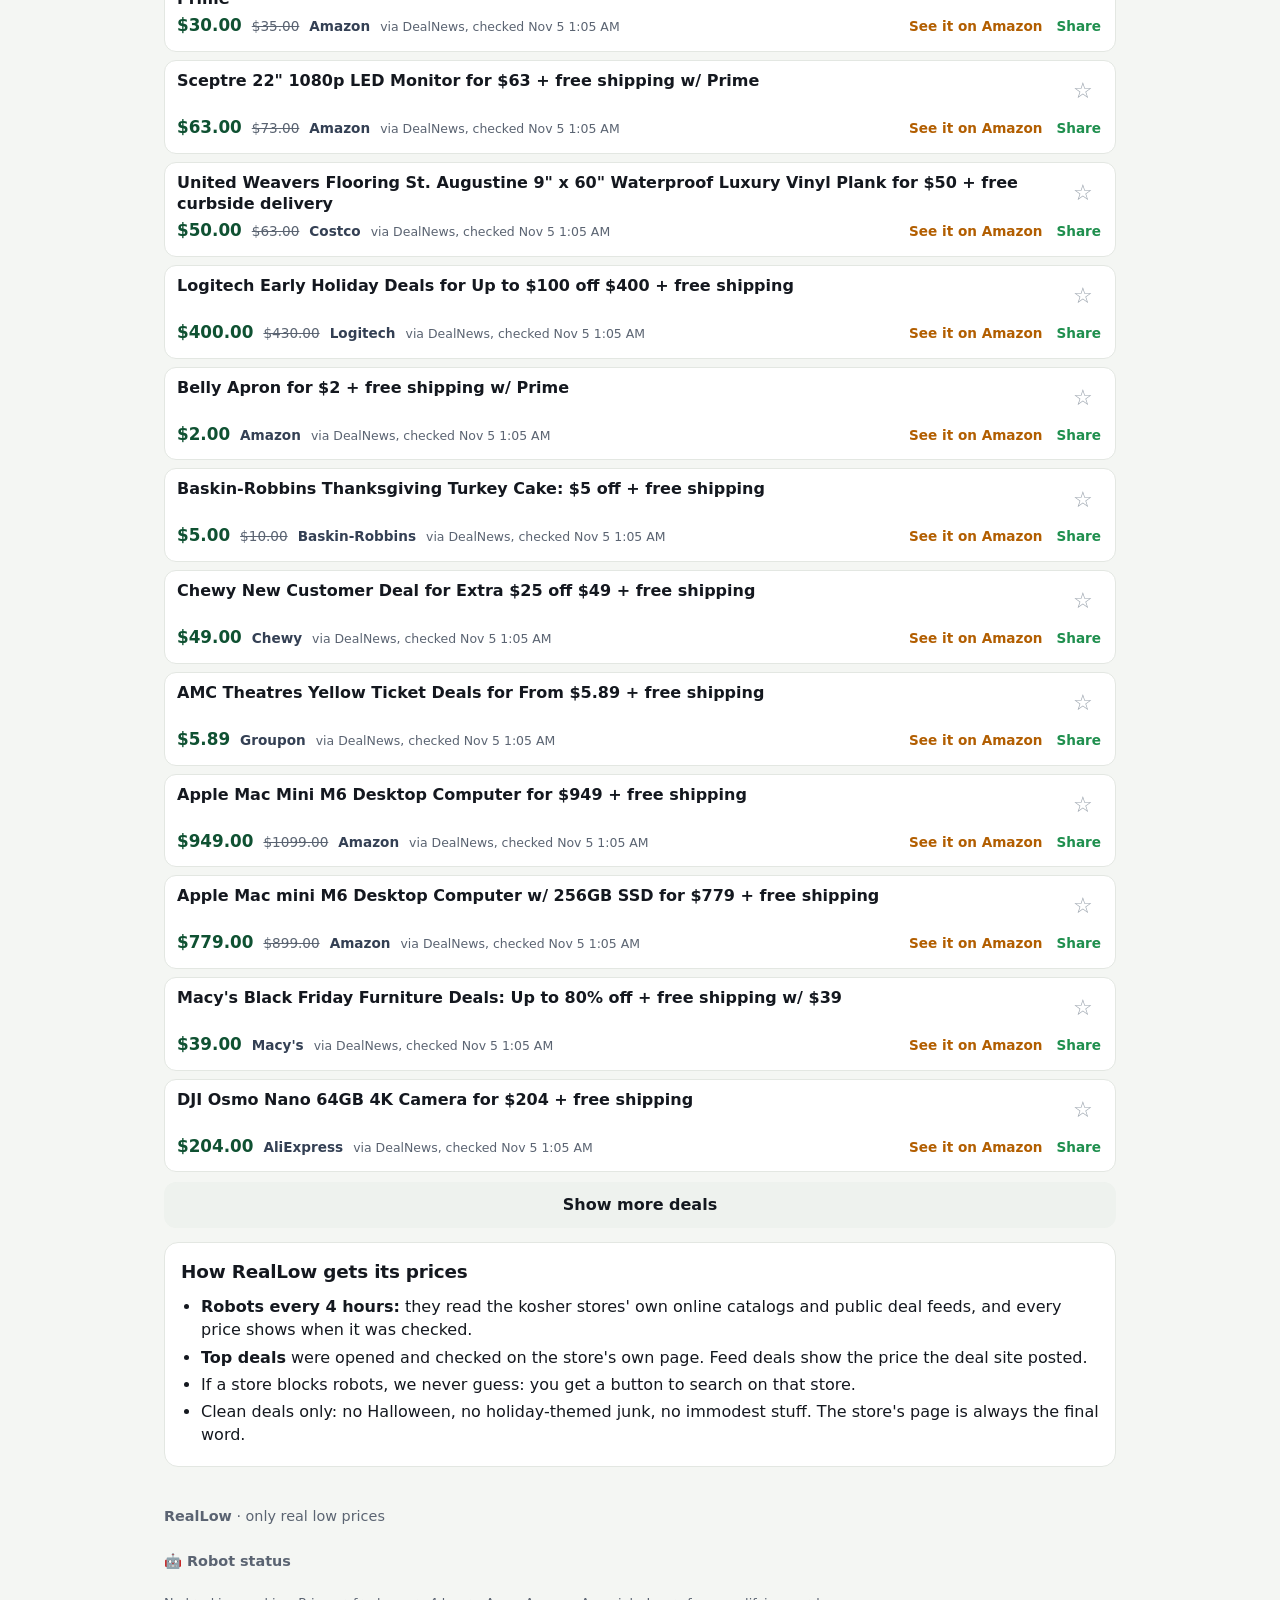
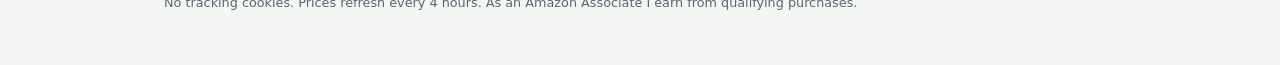
==== commit 0b4e7605: "Join our deals group on WhatsApp: button on home + Online deals tab" ====
--- a/index.html
+++ b/index.html
@@ -56,6 +56,7 @@
   </section>
 
   <div id="home-blocks">
+  <a class="card join-wa" id="join-wa-home" href="https://chat.whatsapp.com/H6B7ZnBa9V3AAdEbpdxjRC" target="_blank" rel="noopener" data-goatcounter-click="join-whatsapp-group-home"><span class="join-ic" aria-hidden="true">💬</span><span class="join-txt"><b>Join our deals group on WhatsApp</b><small>Get the best deals every morning</small></span><span class="join-go" aria-hidden="true">Join</span></a>
   <section class="card foryou" id="foryou" aria-labelledby="fy-h" hidden>
     <h2 id="fy-h">⭐ For you</h2>
     <div id="foryou-saved"><p class="hint">Your list, with today's cheapest price.</p><ul class="fy-list" id="foryou-list"></ul></div>
@@ -148,6 +149,7 @@
       <h1 id="on-h">🛍️ Online deals</h1>
       <p class="checked" id="on-count"></p>
     </div>
+    <a class="card join-wa" id="join-wa-online" href="https://chat.whatsapp.com/H6B7ZnBa9V3AAdEbpdxjRC" target="_blank" rel="noopener" data-goatcounter-click="join-whatsapp-group-online"><span class="join-ic" aria-hidden="true">💬</span><span class="join-txt"><b>Join our deals group on WhatsApp</b><small>Get the best deals every morning</small></span><span class="join-go" aria-hidden="true">Join</span></a>
     <p class="on-intro">Today's best deals on Amazon and Walmart for the house, the kitchen and the baby. Every price was read on the store's own page. Price when checked <span id="on-time">today</span>; may change.</p>
     <div class="chips" id="on-chips" role="toolbar" aria-label="Online stores"></div>
     <ol class="deals" id="on-list"></ol>
--- a/styles.css
+++ b/styles.css
@@ -227,3 +227,13 @@
 .b-walmart{background:#e6f0ff;color:#0b4aa2}
 .b-target{background:#ffe8e8;color:#a40000}
 .f-off{color:#b42318;font-weight:700}
+.on-deal .d-title{padding-right:28px}
+/* Join the RealLow deals group (WhatsApp) — added Nov 5 2026 */
+.join-wa{display:flex;align-items:center;gap:12px;text-decoration:none;color:var(--ink);padding:12px 14px;border:1.5px solid #bfe3cc;background:#f1faf4;border-left:4px solid var(--wa)}
+.join-wa:active{transform:scale(.99)}
+.join-ic{flex:none;display:inline-grid;place-items:center;width:40px;height:40px;border-radius:50%;background:var(--wa);color:#fff;font-size:1.2rem}
+.join-txt{flex:1;min-width:0;display:flex;flex-direction:column;line-height:1.3}
+.join-txt b{color:var(--g);font-size:1rem}
+.join-txt small{color:var(--mut);font-size:.85rem;margin-top:2px}
+.join-go{flex:none;background:var(--wa);color:#fff;font-weight:700;border-radius:12px;padding:9px 16px;min-height:40px;display:inline-flex;align-items:center}
+#view-online .join-wa{margin-top:10px}
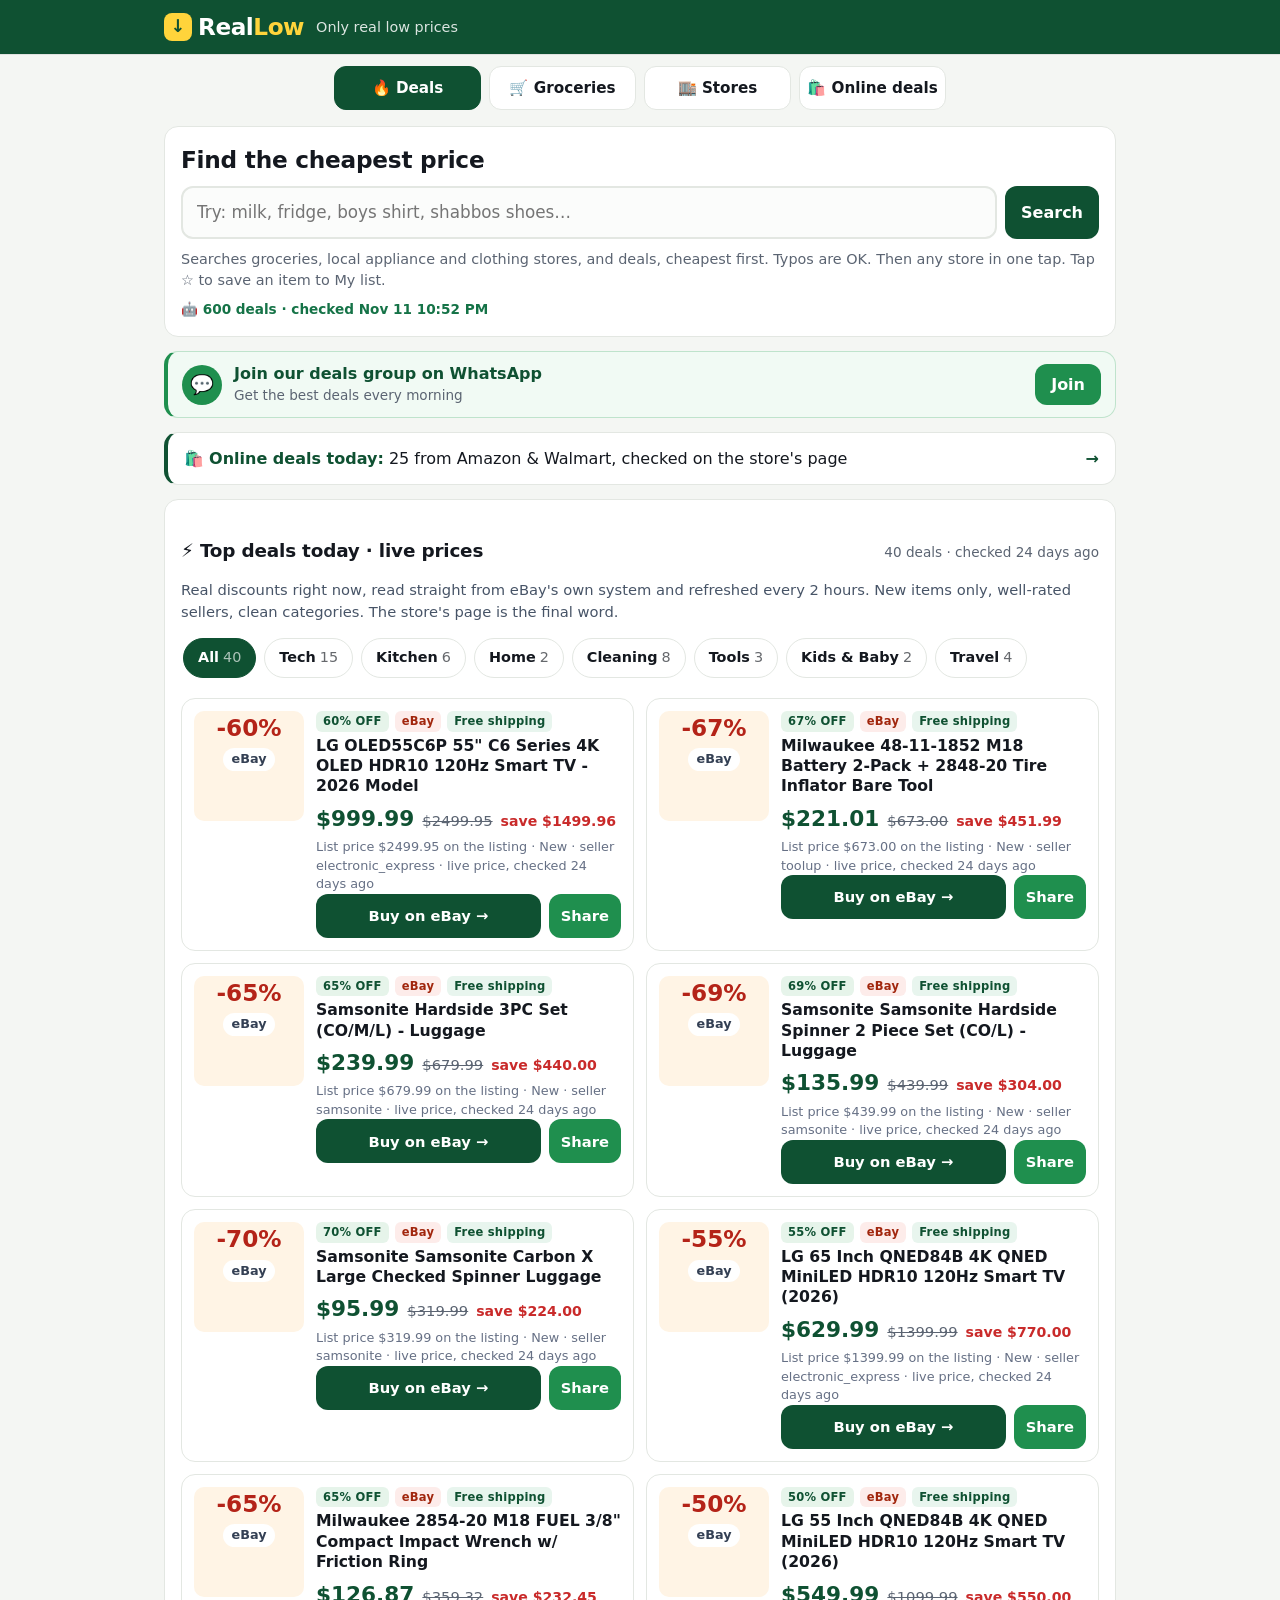
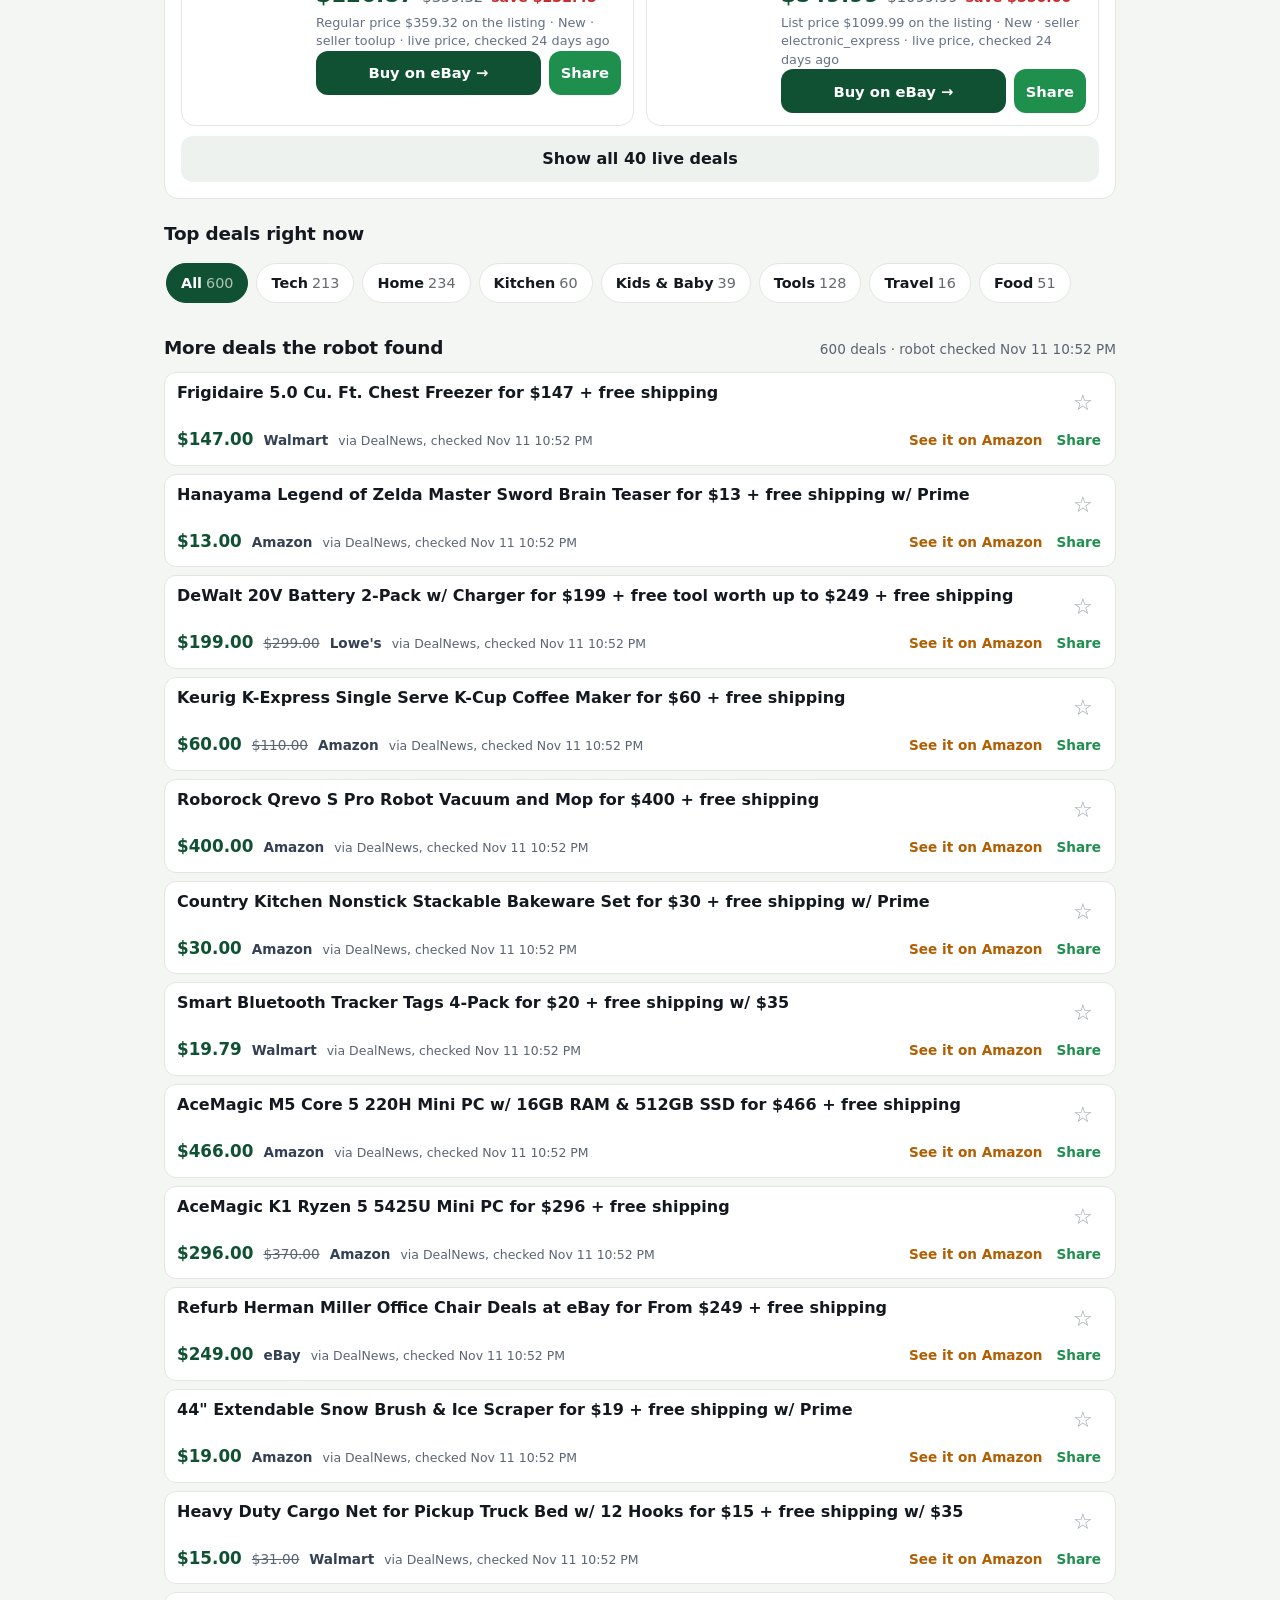
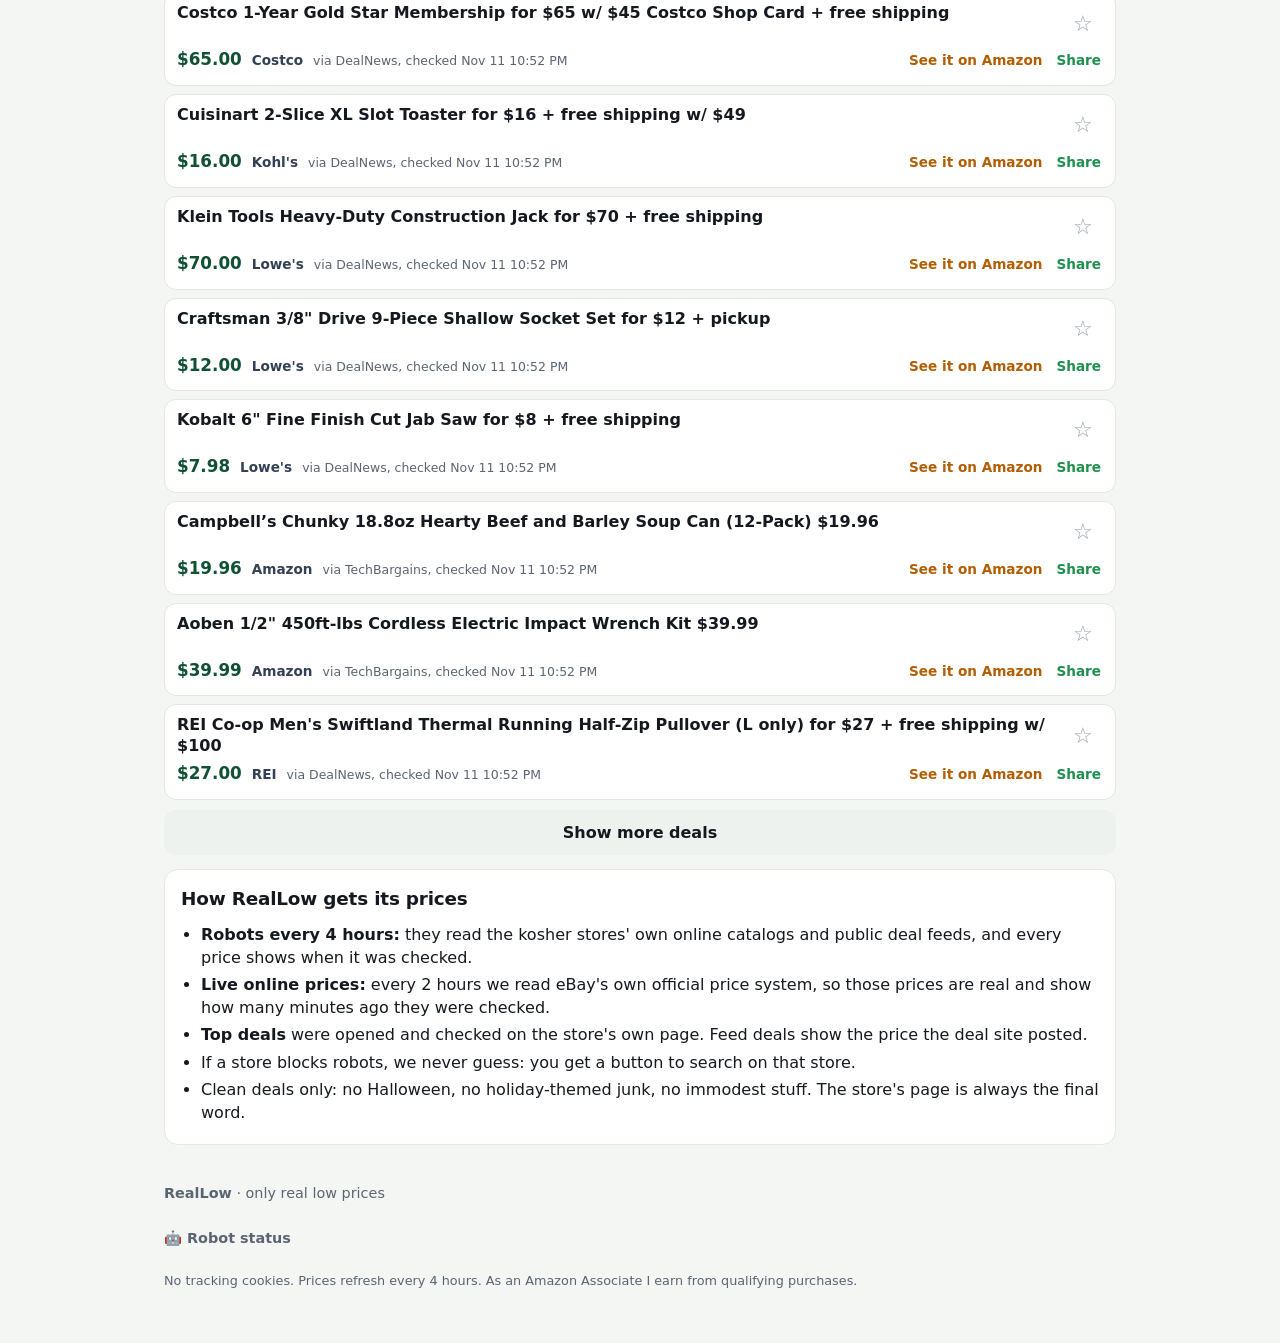
==== commit 400e1959: "Live online prices: eBay Browse API (top deals today, same items on eBay, search offers) + AliExpres" ====
--- a/index.html
+++ b/index.html
@@ -78,6 +78,8 @@
 
   <a class="card on-teaser" id="on-teaser" href="#online" hidden><span aria-hidden="true">🛍️</span> <b>Online deals today:</b> <span id="on-teaser-n"></span> from Amazon &amp; Walmart, checked on the store's page <span class="on-arrow" aria-hidden="true">→</span></a>
 
+  <section class="card live-wrap" id="live-deals" aria-label="Top deals today, live prices" hidden></section>
+
   <section aria-labelledby="deals-h">
     <div class="deals-head">
       <h2 id="deals-h">Top deals right now</h2>
@@ -97,6 +99,7 @@
     <h2 id="how-h">How RealLow gets its prices</h2>
     <ul>
       <li><b>Robots every 4 hours:</b> they read the kosher stores' own online catalogs and public deal feeds, and every price shows when it was checked.</li>
+      <li><b>Live online prices:</b> every 2 hours we read eBay's own official price system, so those prices are real and show how many minutes ago they were checked.</li>
       <li><b>Top deals</b> were opened and checked on the store's own page. Feed deals show the price the deal site posted.</li>
       <li>If a store blocks robots, we never guess: you get a button to search on that store.</li>
       <li>Clean deals only: no Halloween, no holiday-themed junk, no immodest stuff. The store's page is always the final word.</li>
@@ -155,6 +158,8 @@
     <ol class="deals" id="on-list"></ol>
     <p class="empty" id="on-empty" hidden>No online deals right now. Check back tomorrow.</p>
     <p class="note">Online prices change fast, sometimes within hours. The store's page is always the final word. Amazon links are RealLow's Amazon Associates links.</p>
+    <section class="card live-wrap" id="live-matches" aria-label="Same items on eBay right now" hidden></section>
+    <section class="card live-wrap" id="live-deals-online" aria-label="Top deals today, live prices" hidden></section>
   </section>
 </div>
 </main>
@@ -172,5 +177,6 @@
 <script src="stores.js"></script>
 <script src="search.js"></script>
 <script src="script.js"></script>
+<script src="live-deals.js"></script>
 </body>
 </html>
--- a/styles.css
+++ b/styles.css
@@ -237,3 +237,19 @@
 .join-txt small{color:var(--mut);font-size:.85rem;margin-top:2px}
 .join-go{flex:none;background:var(--wa);color:#fff;font-weight:700;border-radius:12px;padding:9px 16px;min-height:40px;display:inline-flex;align-items:center}
 #view-online .join-wa{margin-top:10px}
+
+/* live online prices (live-deals.js, Nov 11 2026) */
+.live-wrap{margin:14px 0}
+.live-wrap .deals-head h2{font-size:1.15rem}
+.live-wrap .on-intro{margin:4px 0 10px;color:#475467;font-size:.92rem}
+.live-list{margin-top:10px}
+.live-thumb{display:flex;flex-direction:column;gap:4px;background:#fff4e5}
+.live-pct{font-size:1.45rem;font-weight:800;color:#b42318}
+.live-store{font-size:.8rem;font-weight:700;color:#344054;background:#fff;border-radius:999px;padding:2px 8px}
+.b-ebay{background:#fdecea;color:#a1260d}
+.b-ship{background:#e8f5ee;color:#0f5132}
+.live-when{color:#667085}
+.live-match{list-style:none;padding:0;margin:8px 0 0;display:grid;gap:8px}
+.live-match .frow{border:1px solid var(--line);border-radius:10px;padding:10px;background:#fff}
+.lm-for{font-weight:700;margin-bottom:2px}
+.live-match .f-title{display:block;margin-top:4px;font-size:.9rem;color:#175cd3;word-break:break-word}
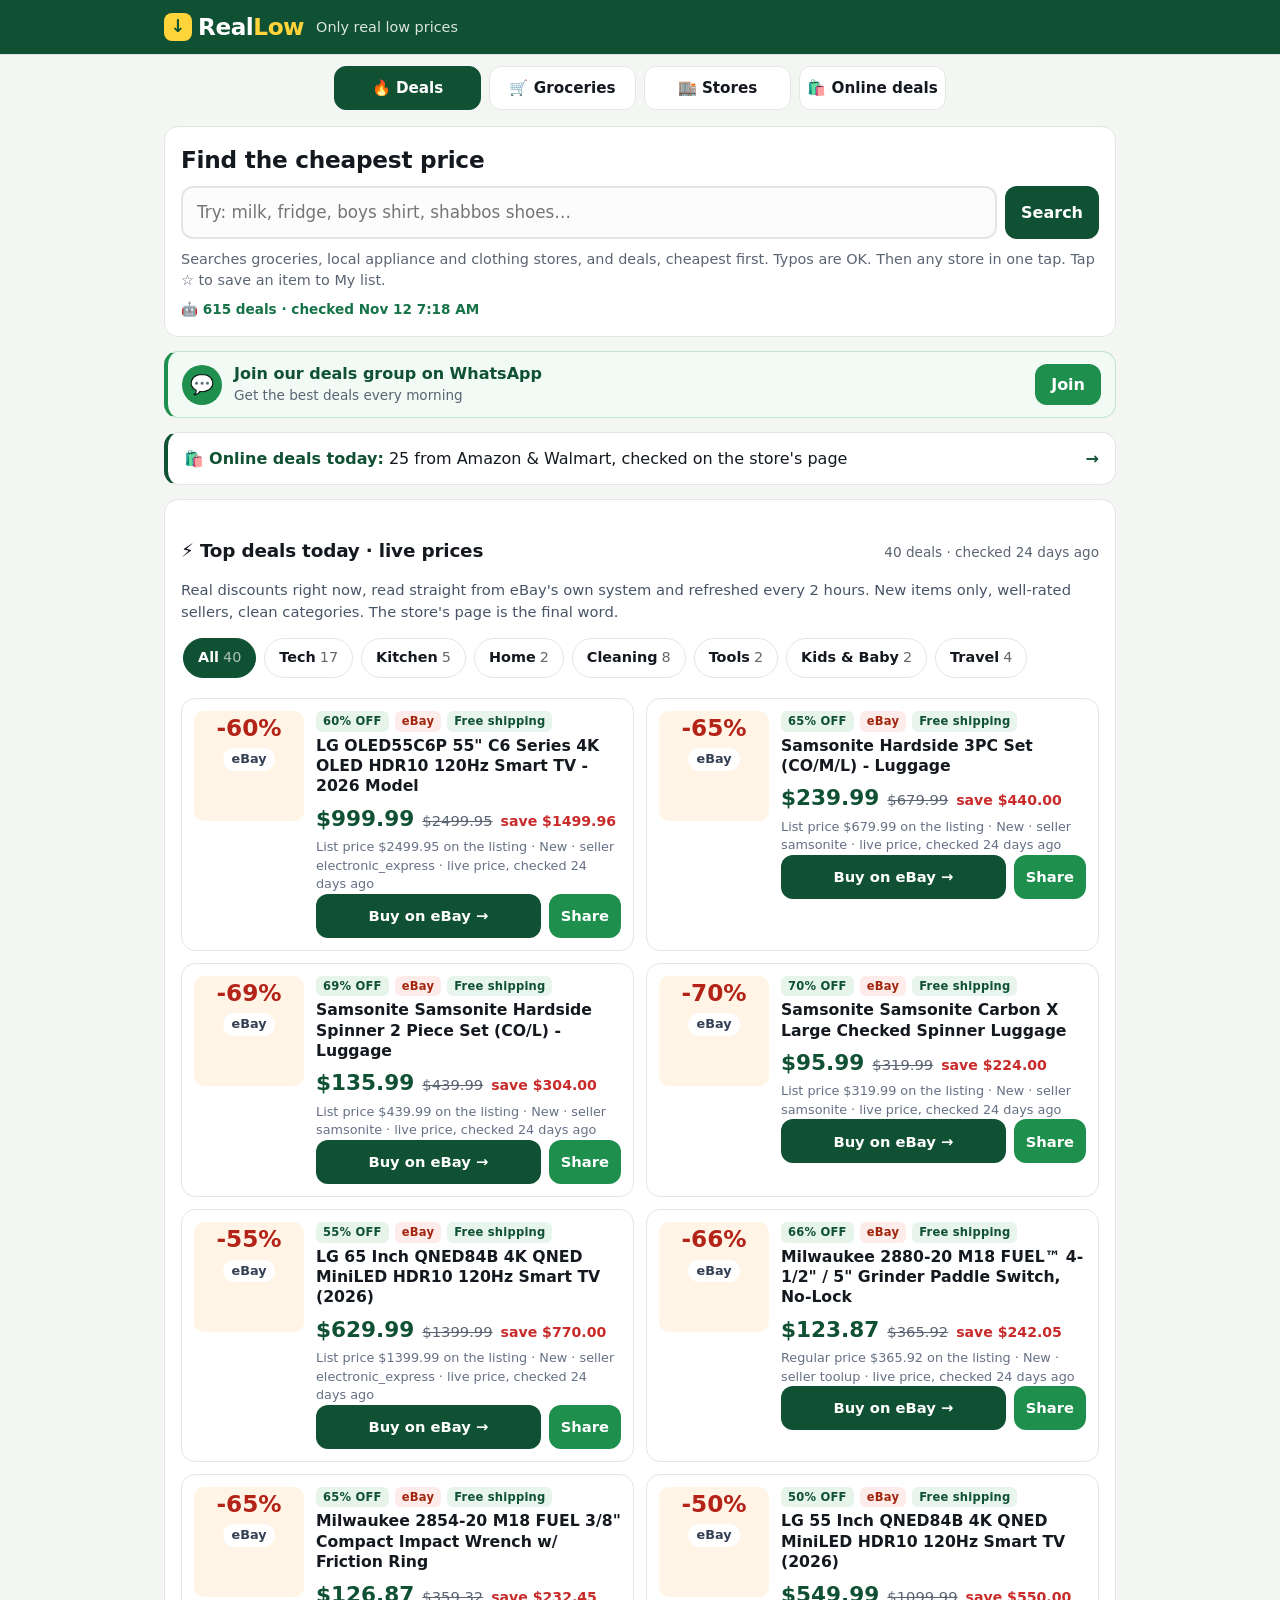
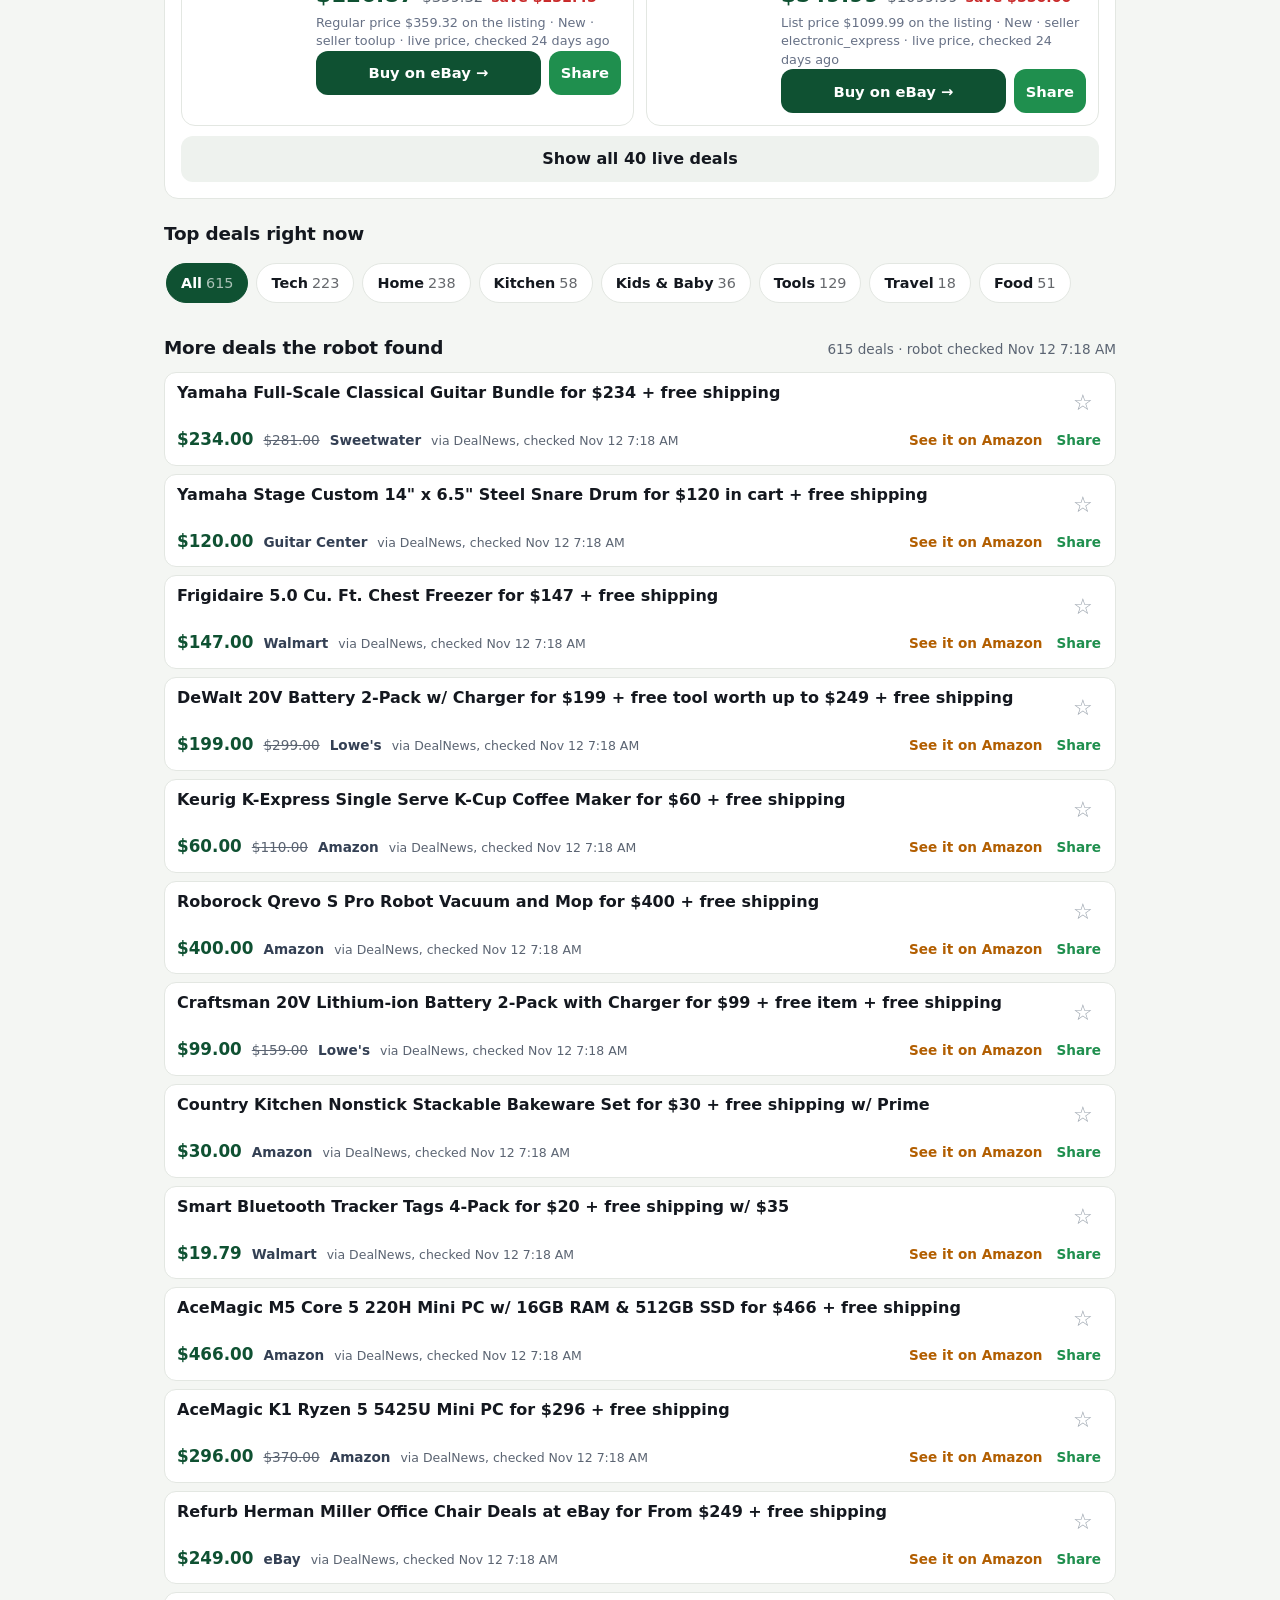
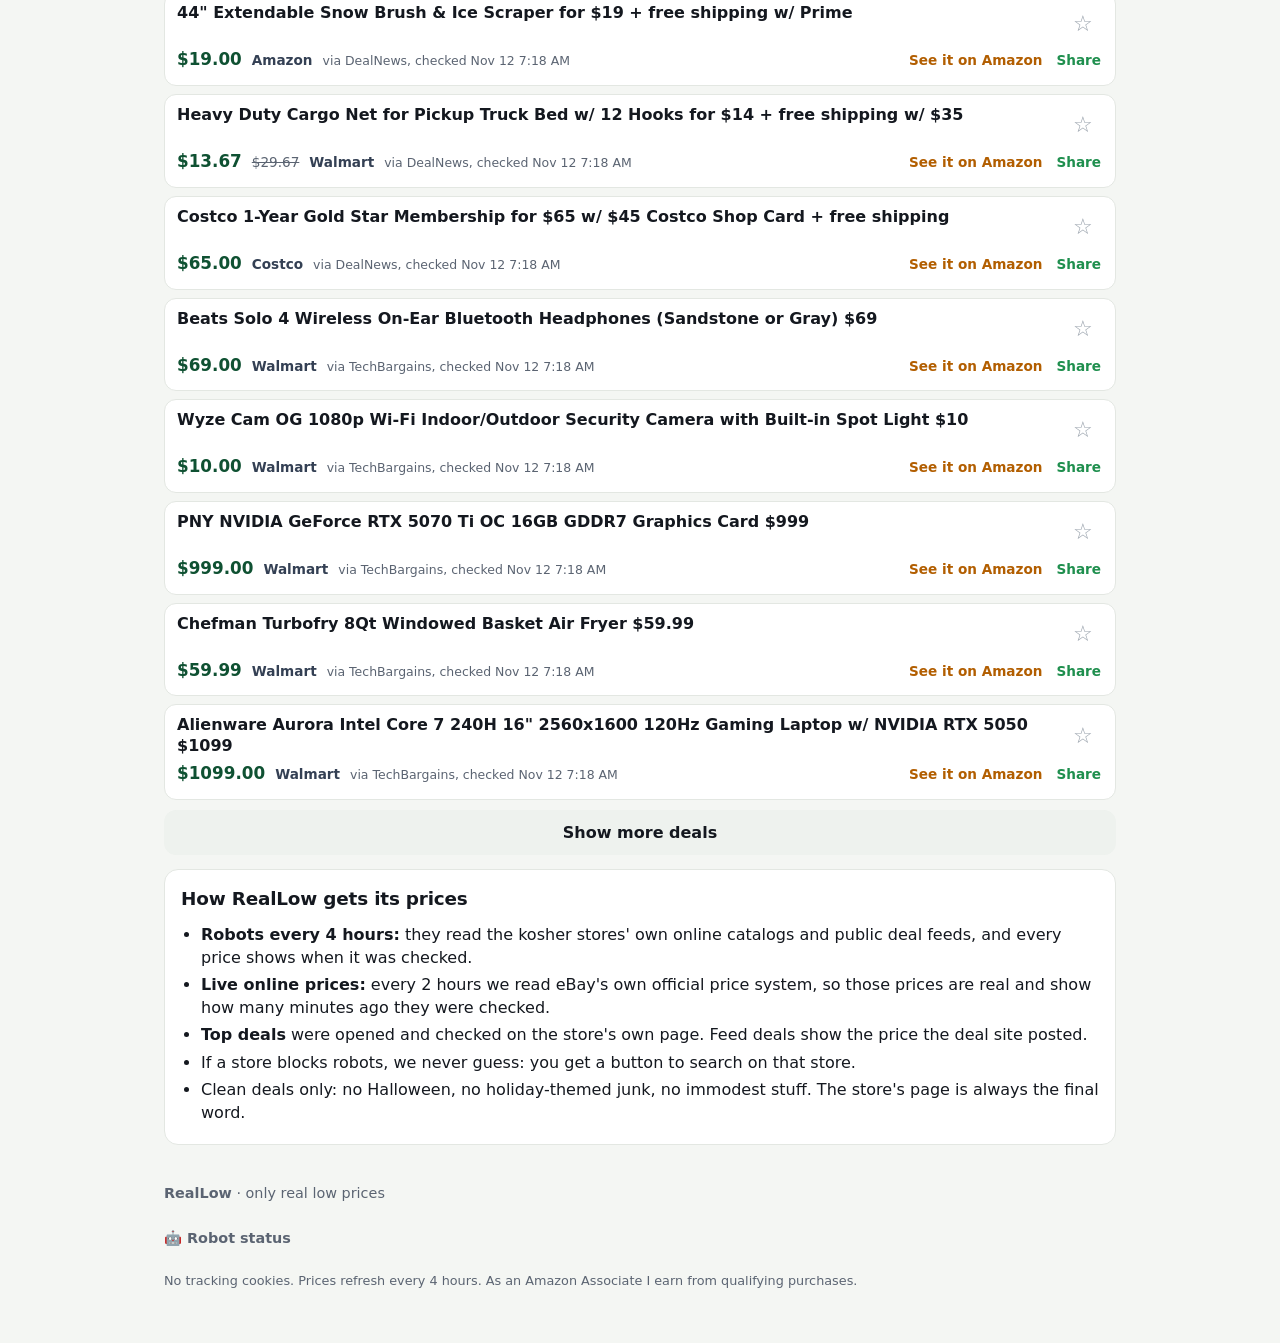
==== commit b7e612f8: "Product photos on live eBay deals, Online-tab eBay rows and search results (eBay listing photo, squa" ====
--- a/index.html
+++ b/index.html
@@ -9,6 +9,7 @@
 <meta name="theme-color" content="#0f5132">
 <link rel="icon" href="favicon.svg" type="image/svg+xml">
 <link rel="stylesheet" href="styles.css">
+<link rel="preconnect" href="https://i.ebayimg.com">
 </head>
 <body>
 <header class="top">
--- a/styles.css
+++ b/styles.css
@@ -253,3 +253,17 @@
 .live-match .frow{border:1px solid var(--line);border-radius:10px;padding:10px;background:#fff}
 .lm-for{font-weight:700;margin-bottom:2px}
 .live-match .f-title{display:block;margin-top:4px;font-size:.9rem;color:#175cd3;word-break:break-word}
+.lm-best{background:#e8f5ee;color:#0f5132;border-radius:999px;padding:1px 8px;font-weight:700}
+
+/* product photos for live eBay prices (Nov 12 2026, David: "Add photos") — fixed square boxes, object-fit contain */
+.live-thumb.has-photo{position:relative;display:block;background:#fff;border:1px solid var(--line)}
+.live-thumb .live-img{width:100%;height:100%;object-fit:contain;background:#fff;display:block}
+.live-thumb.has-photo .live-store{display:none}
+.live-thumb.has-photo .live-pct{position:absolute;left:4px;top:4px;font-size:.78rem;line-height:1;background:#b42318;color:#fff;border-radius:6px;padding:3px 5px}
+.ph-row{display:grid;grid-template-columns:64px 1fr;column-gap:10px;align-items:start}
+.ph-row>*{grid-column:2;min-width:0}
+.ph-row>.ph-box{grid-column:1;grid-row:1 / span 5}
+.ph-box{width:64px;height:64px;border-radius:8px;border:1px solid var(--line);background:#fff;overflow:hidden;display:grid;place-items:center}
+.ph-box .ph-img{width:100%;height:100%;object-fit:contain;display:block}
+.ph-box.ph-none{background:#f2f4f7;color:#98a2b3;font-size:.68rem;text-align:center}
+@media (min-width:720px){.ph-row{grid-template-columns:80px 1fr}.ph-box{width:80px;height:80px}}
